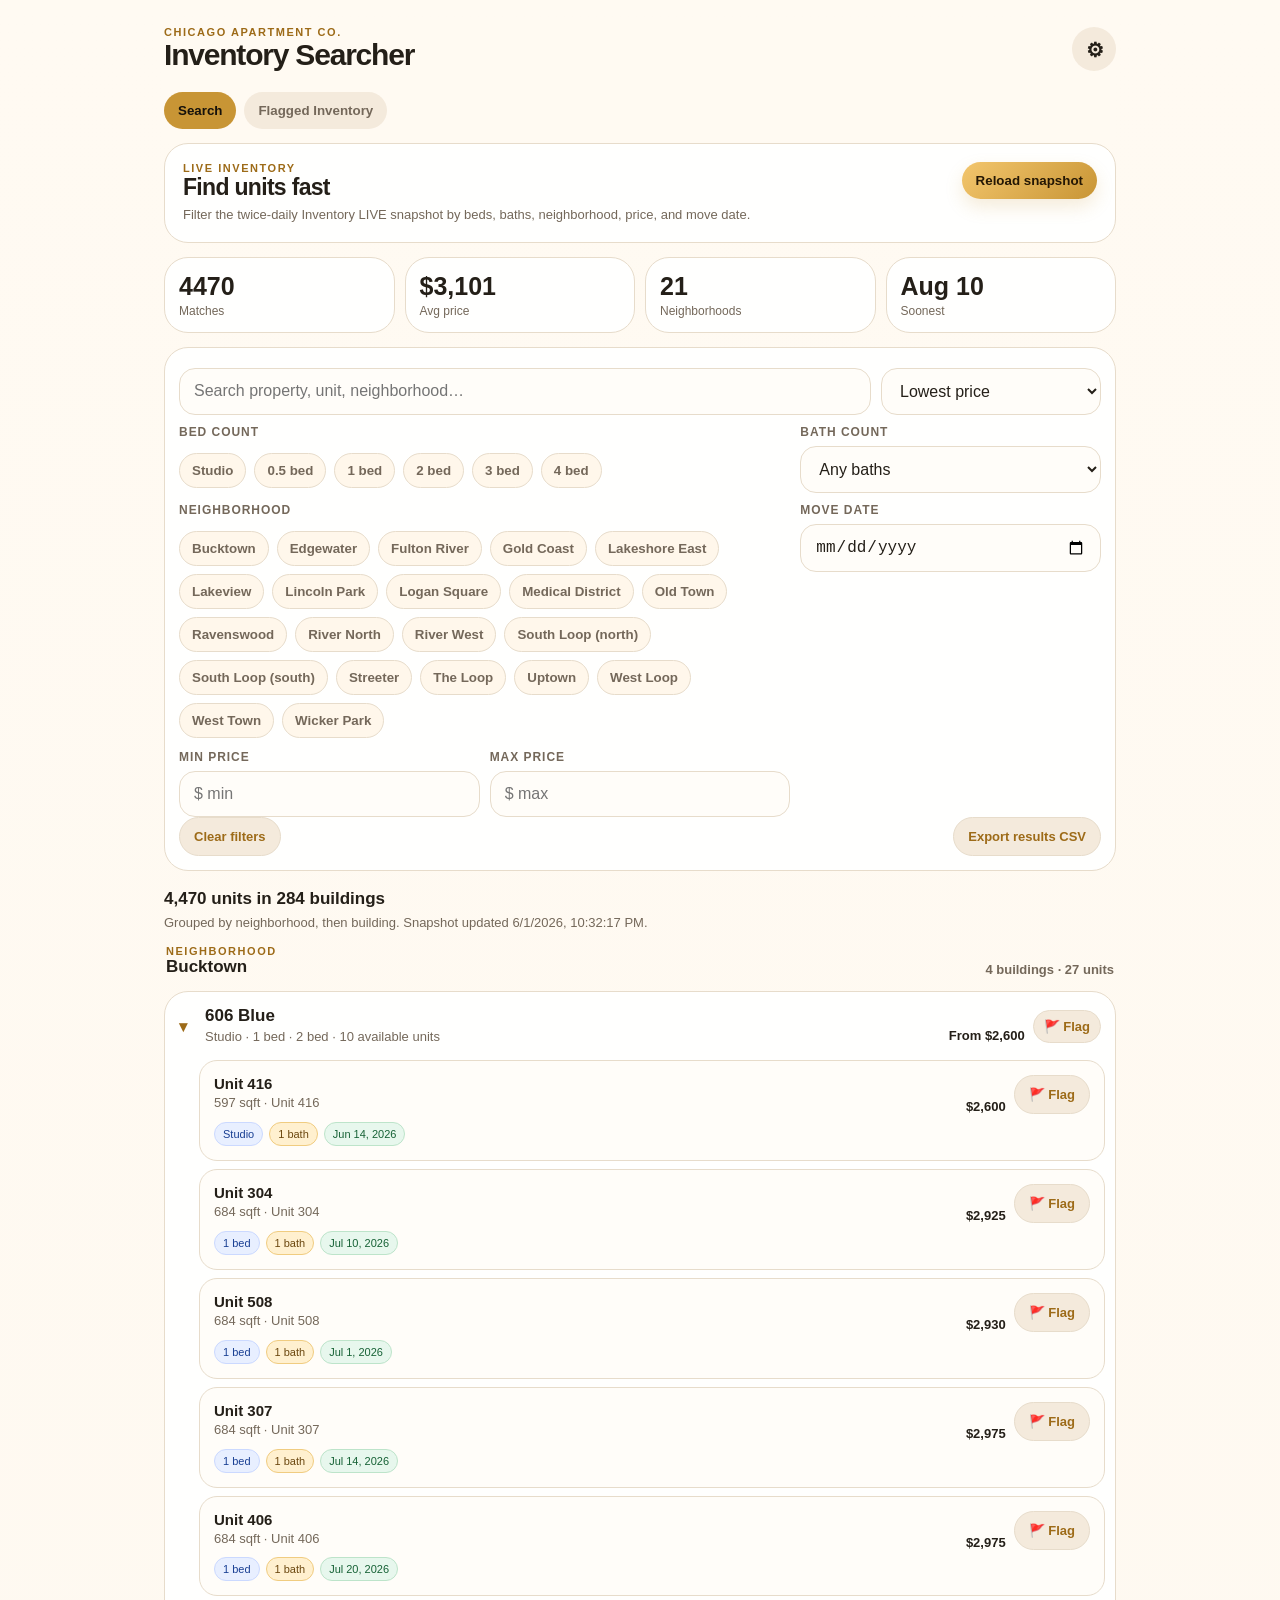
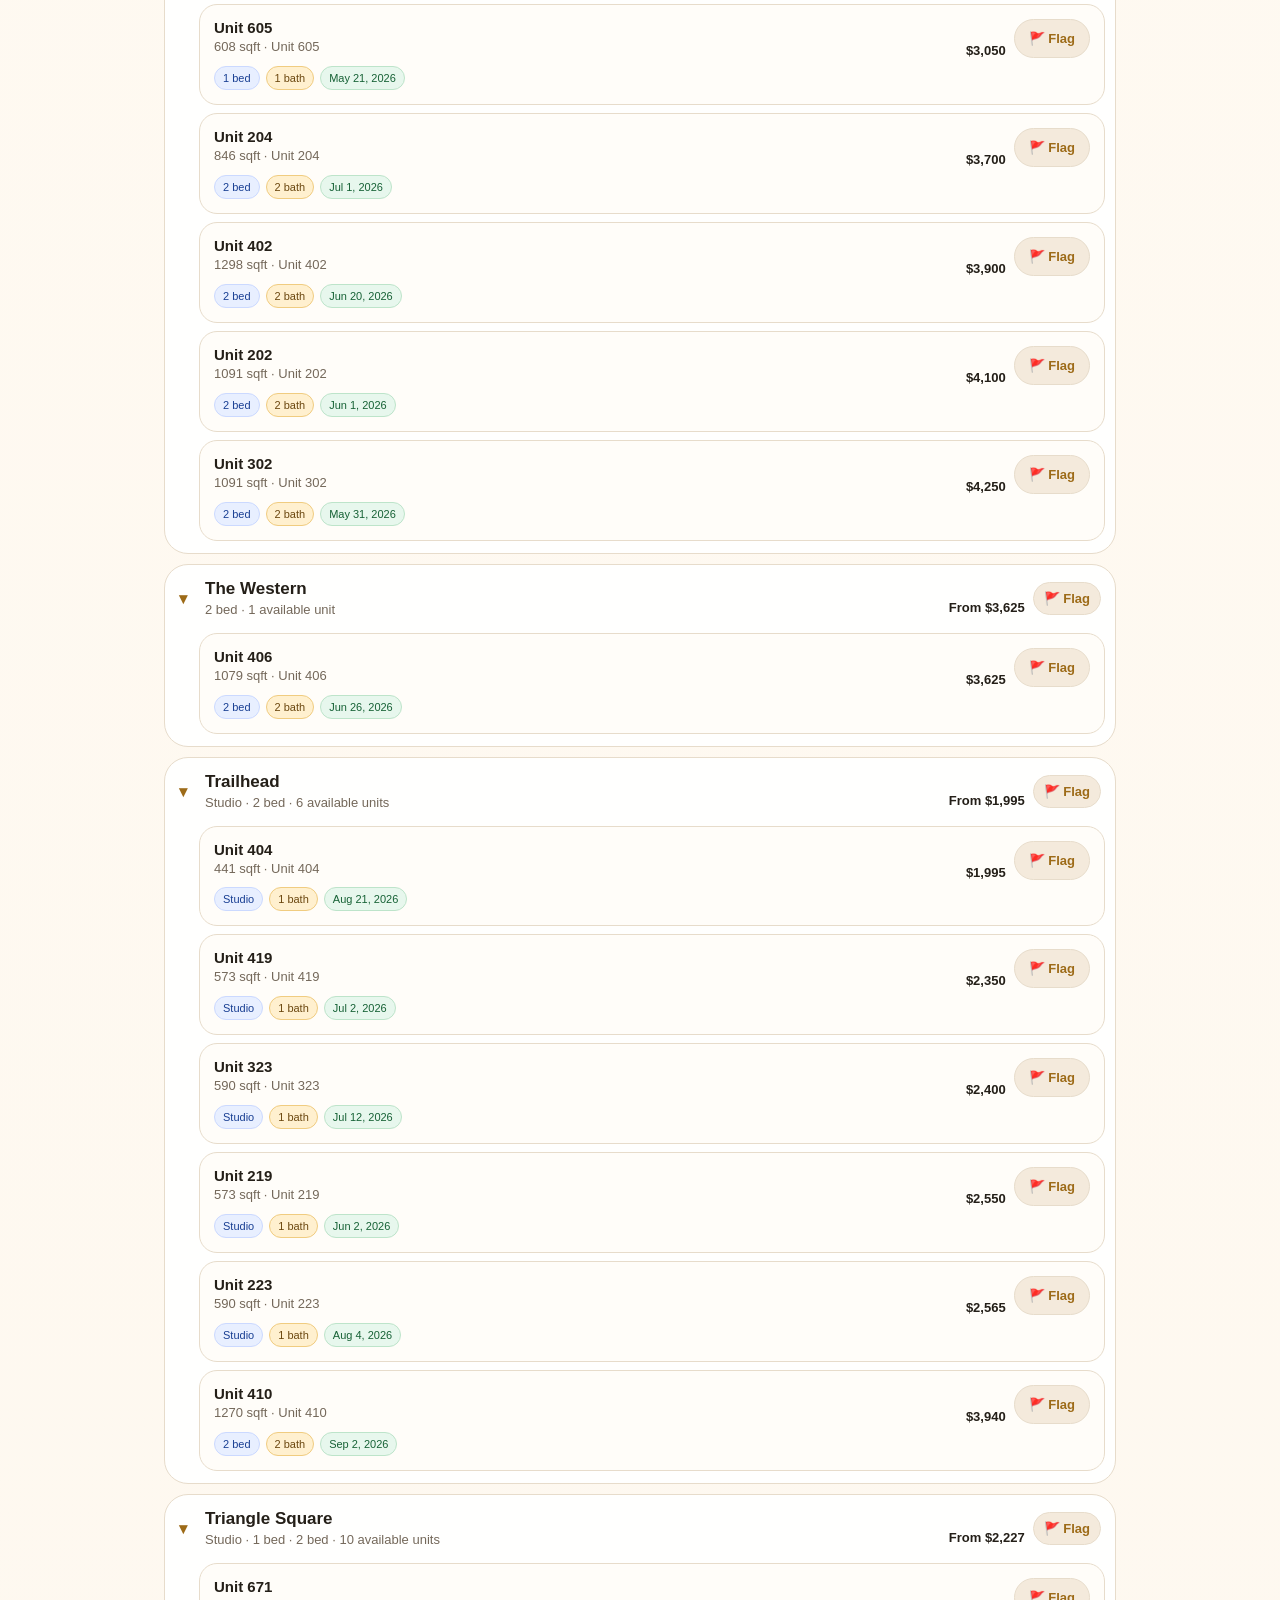
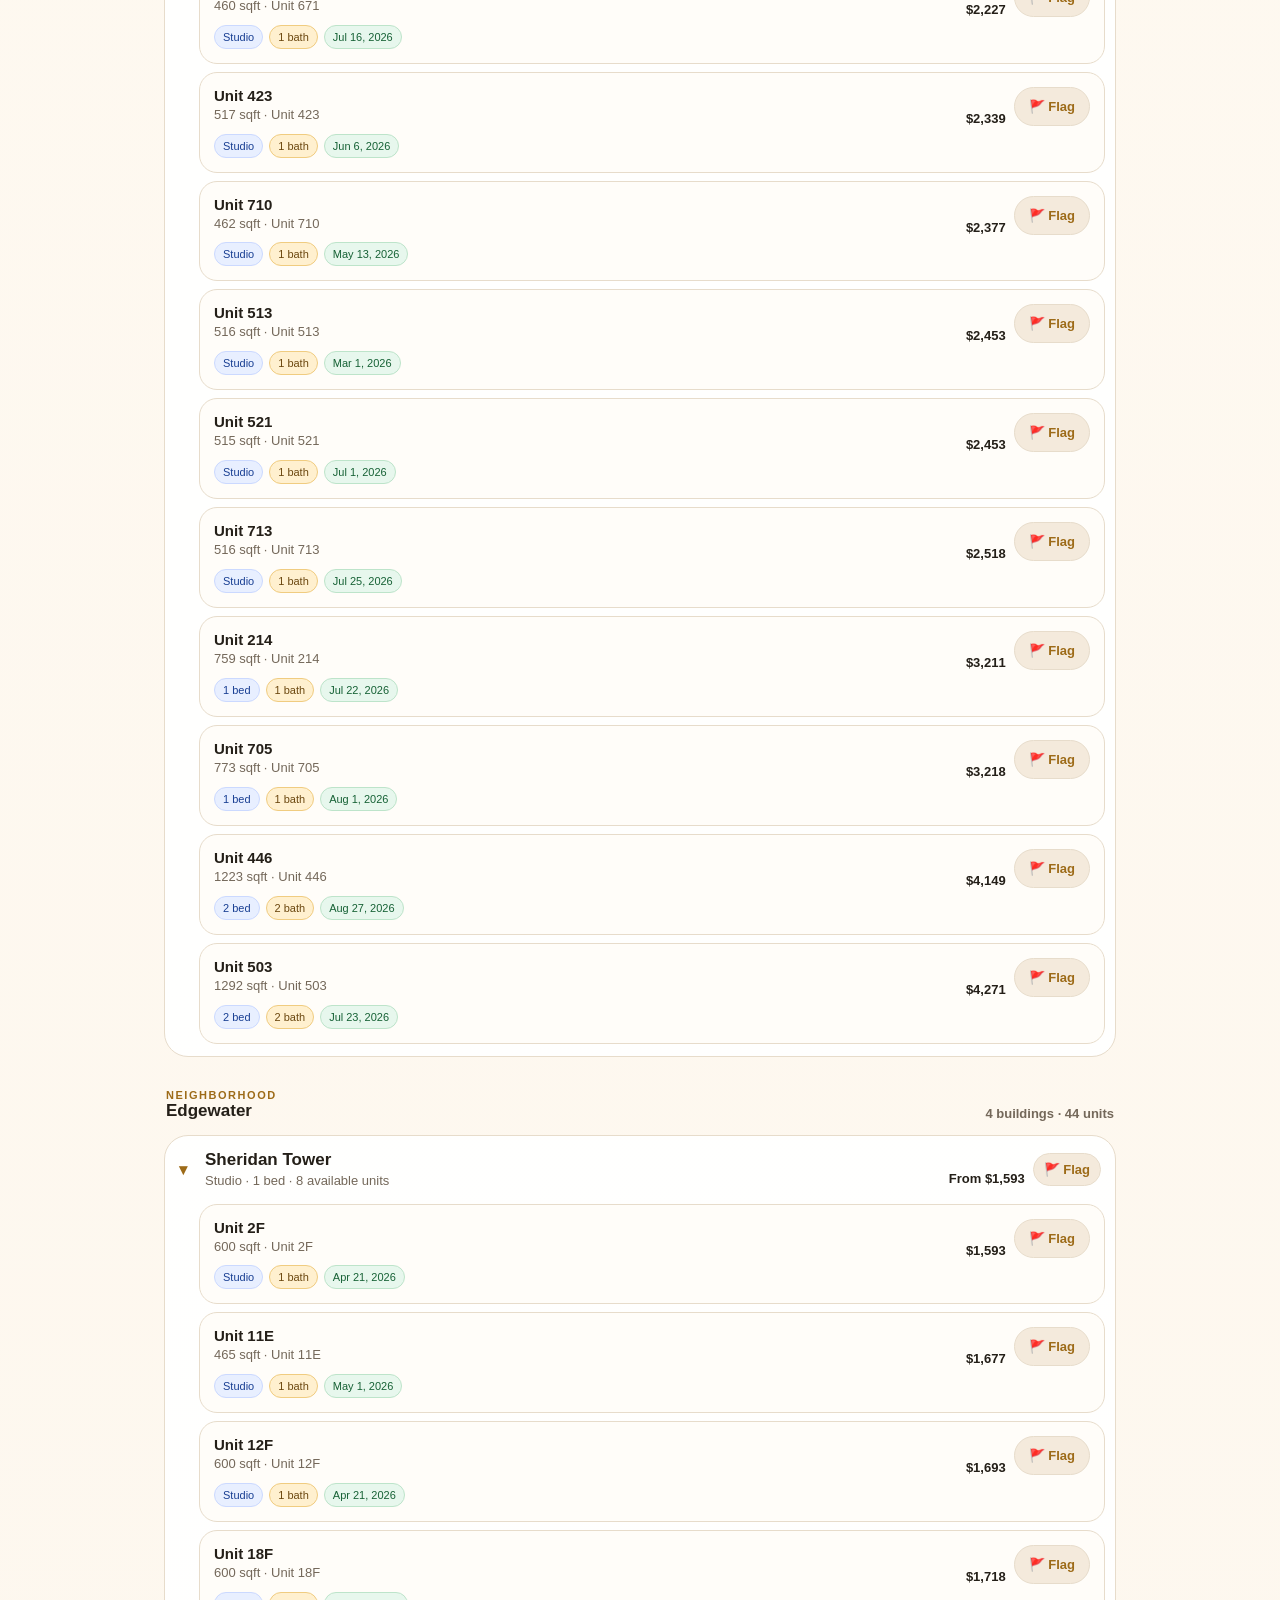
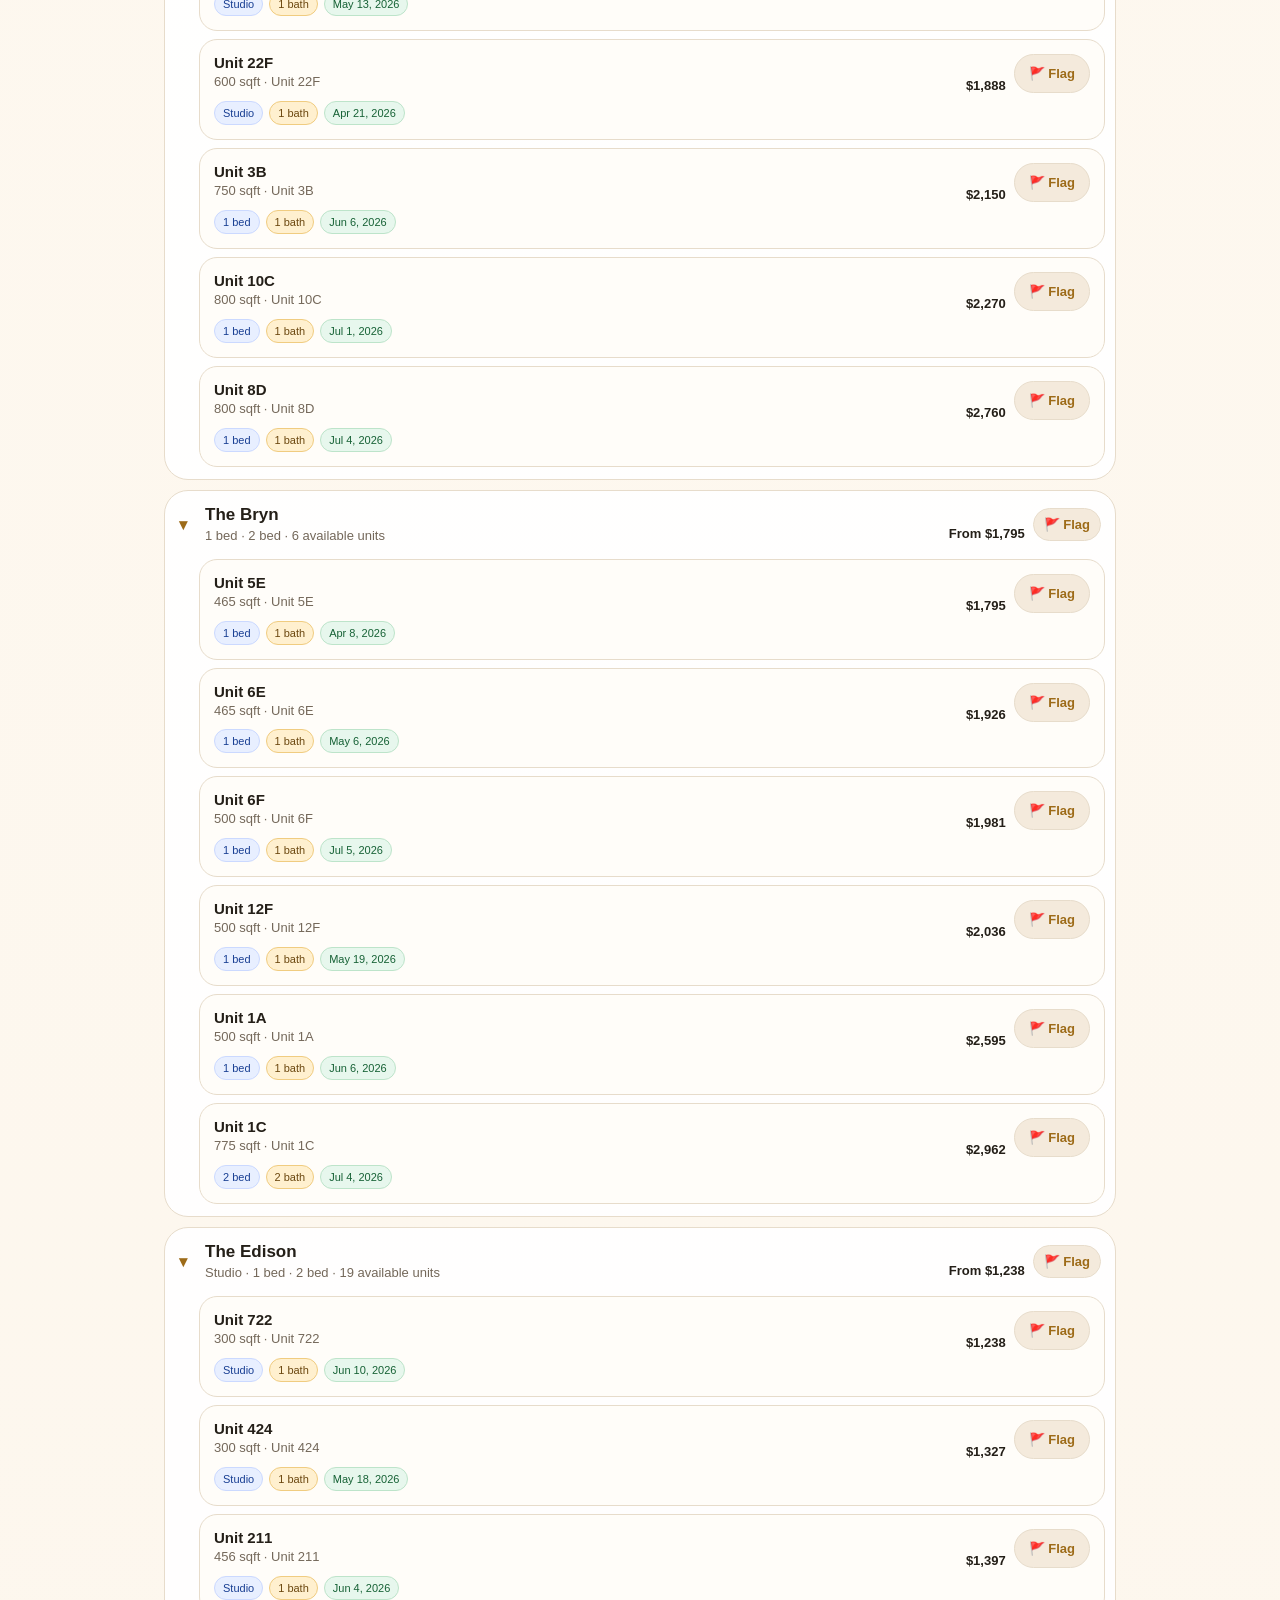
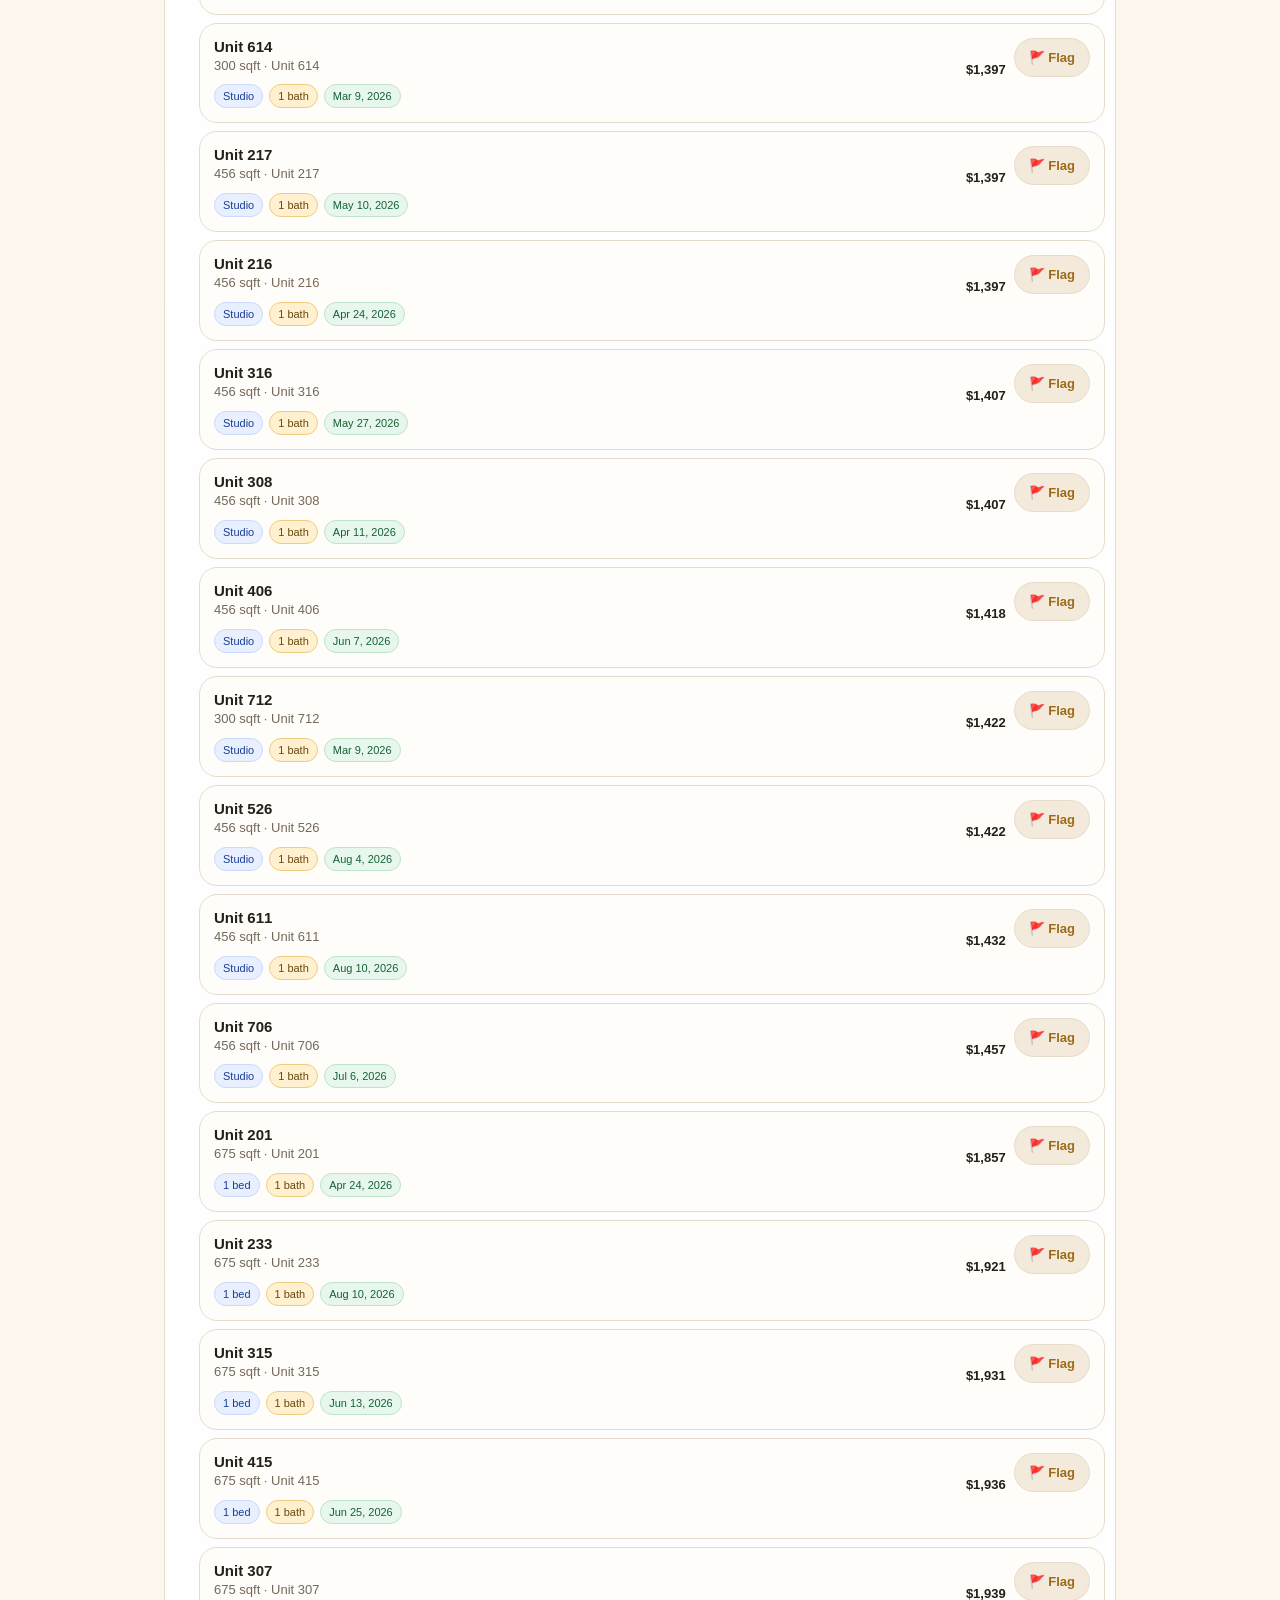
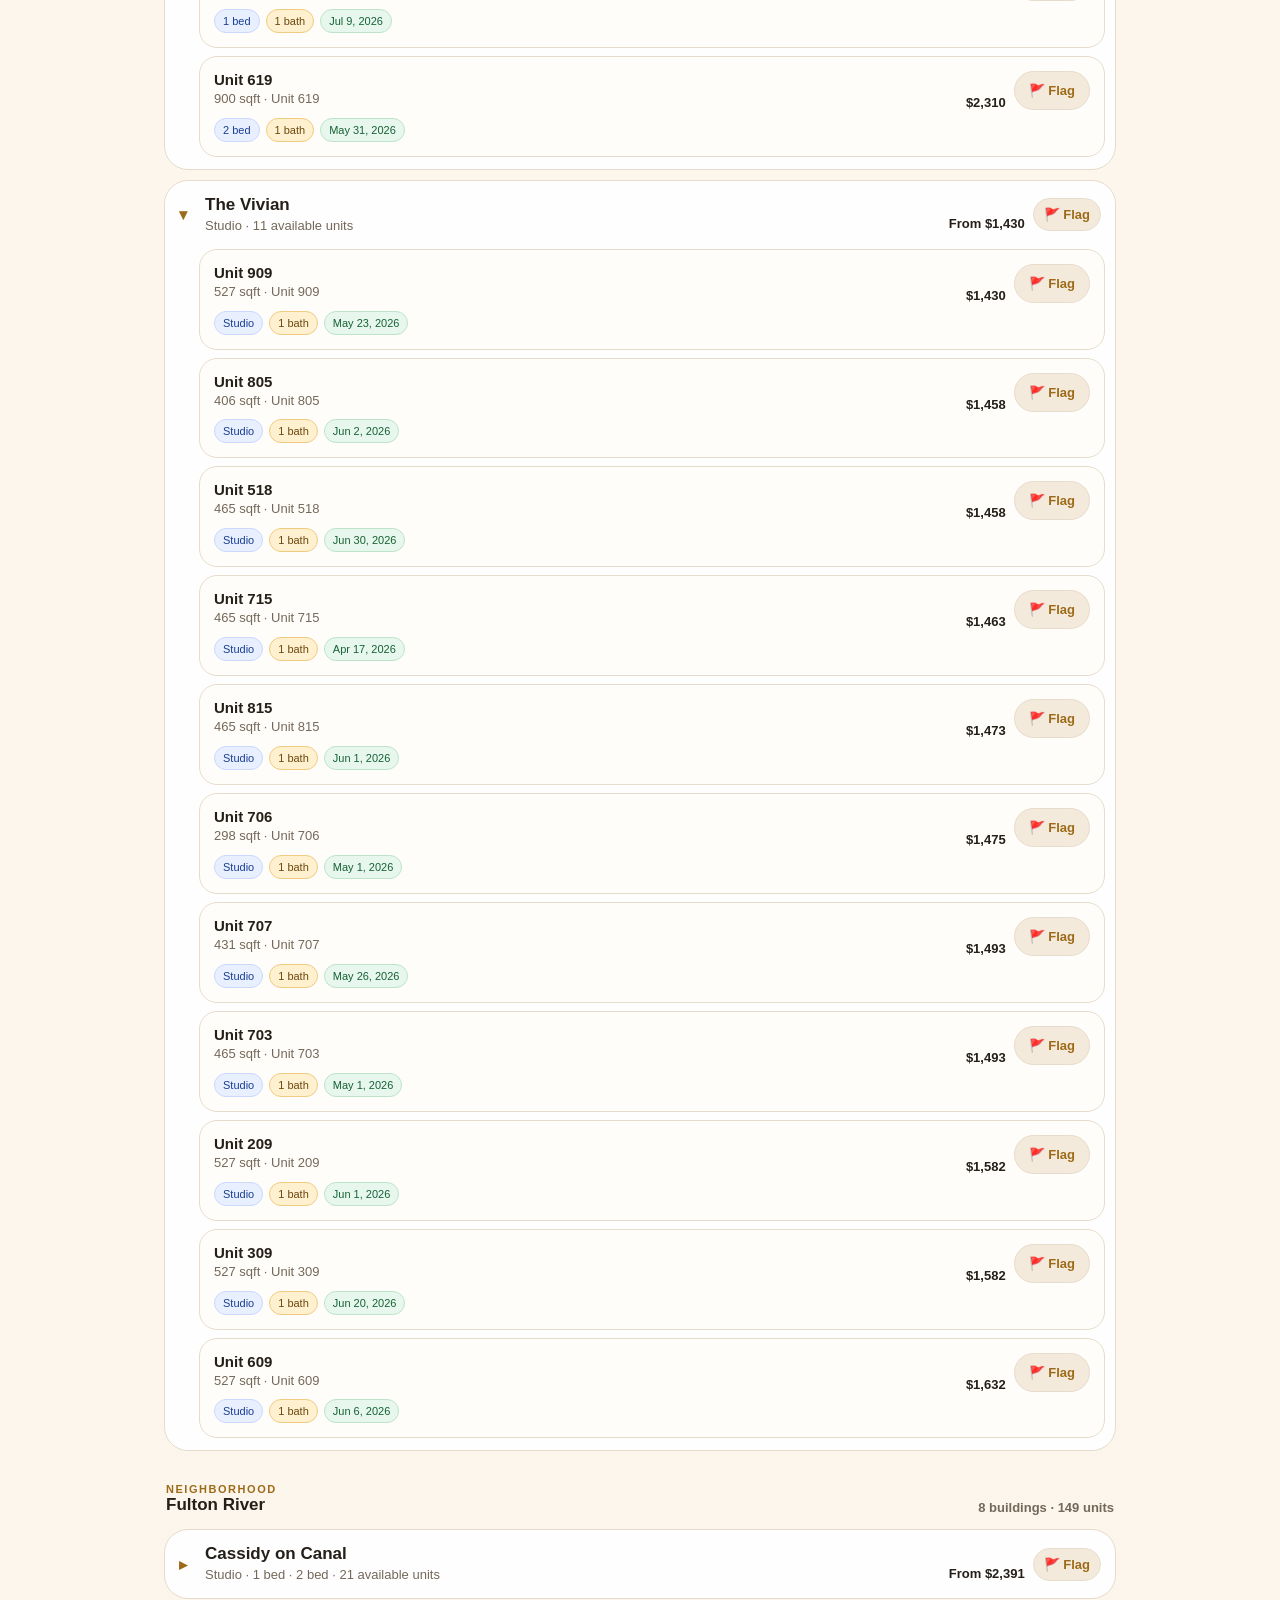
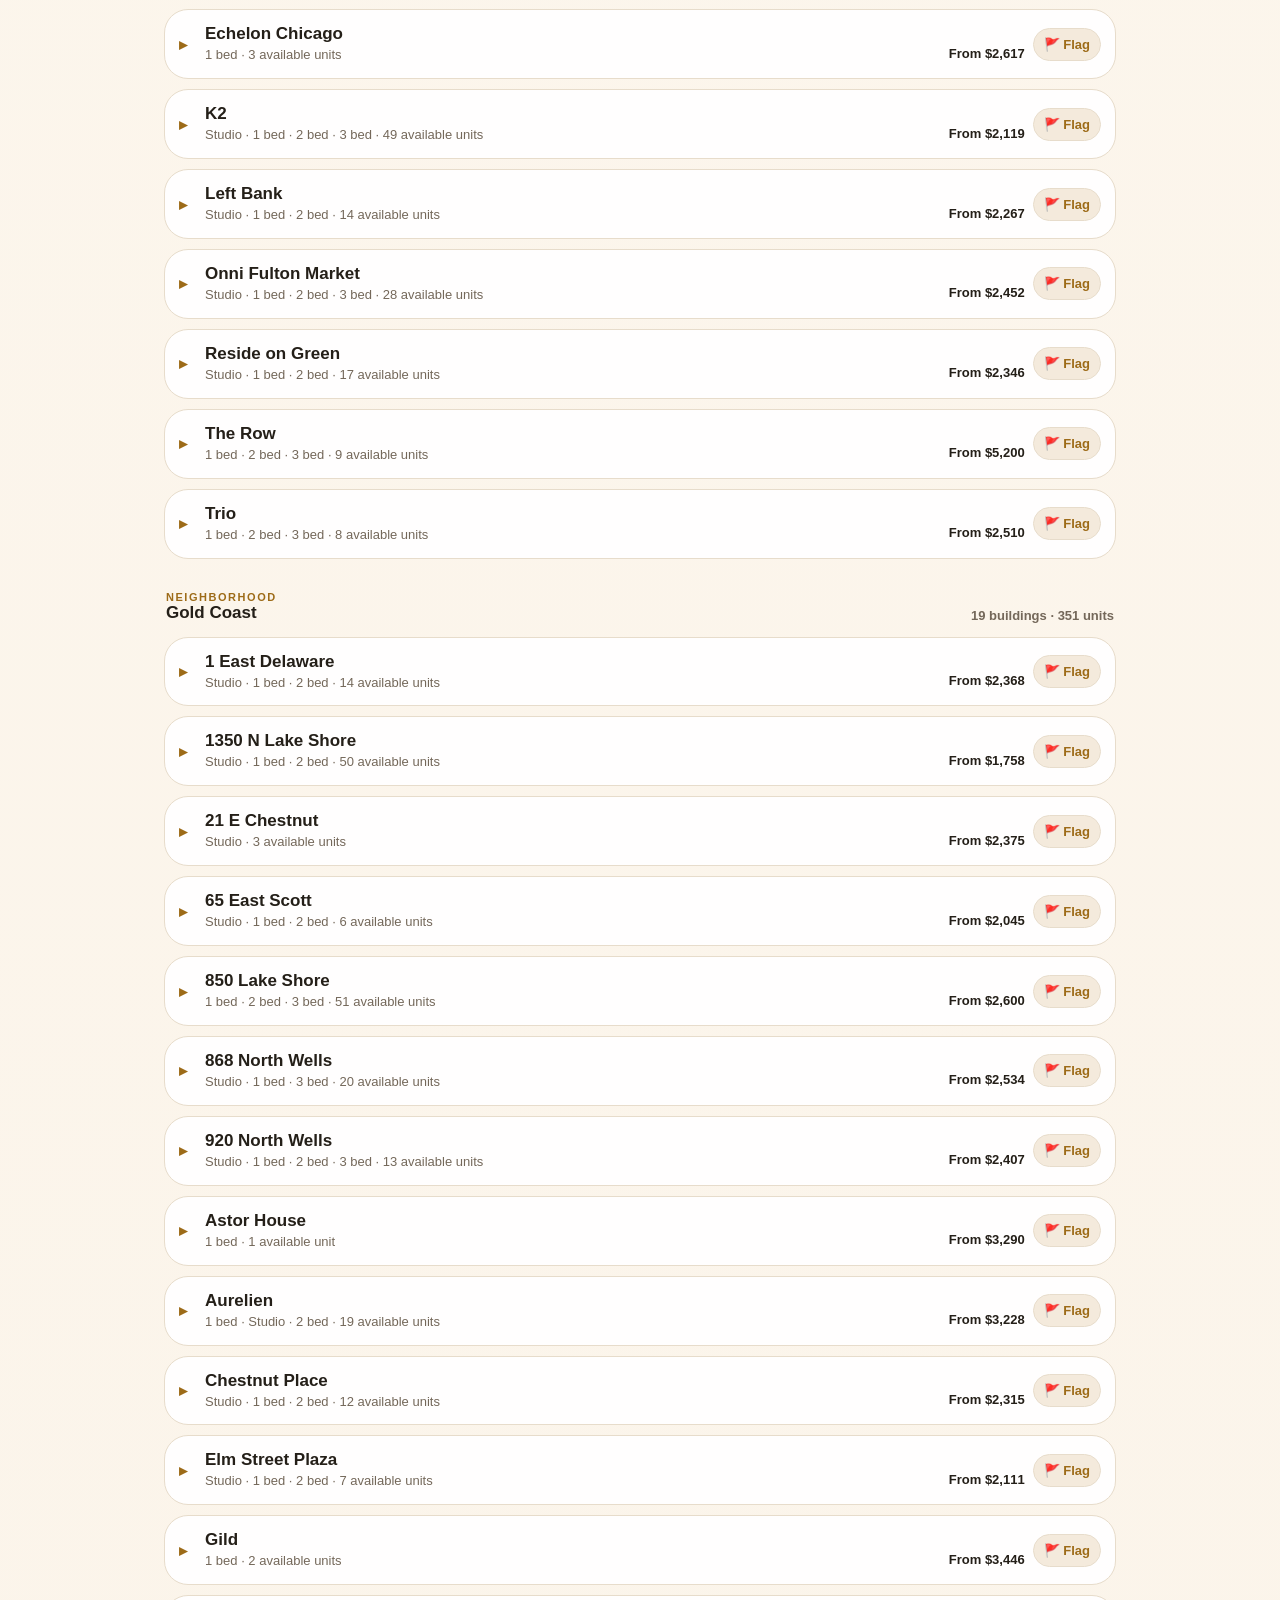
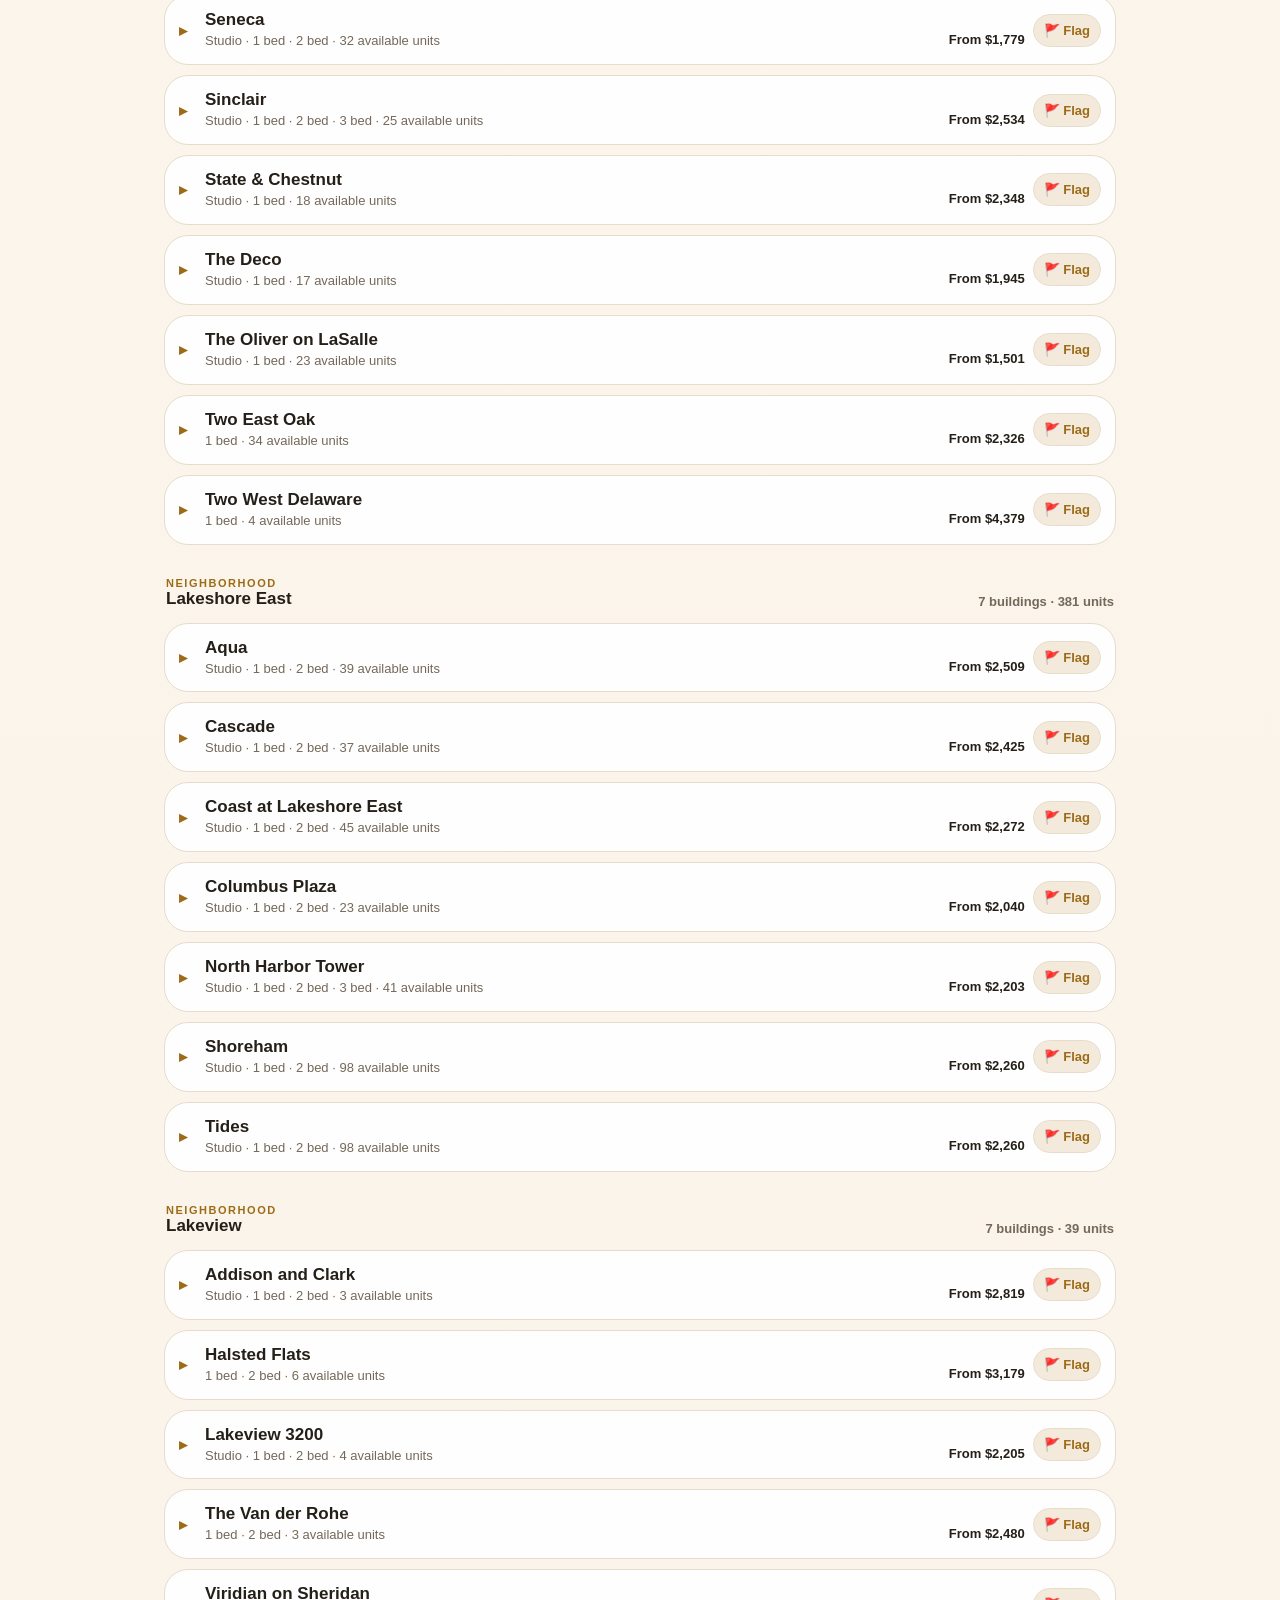
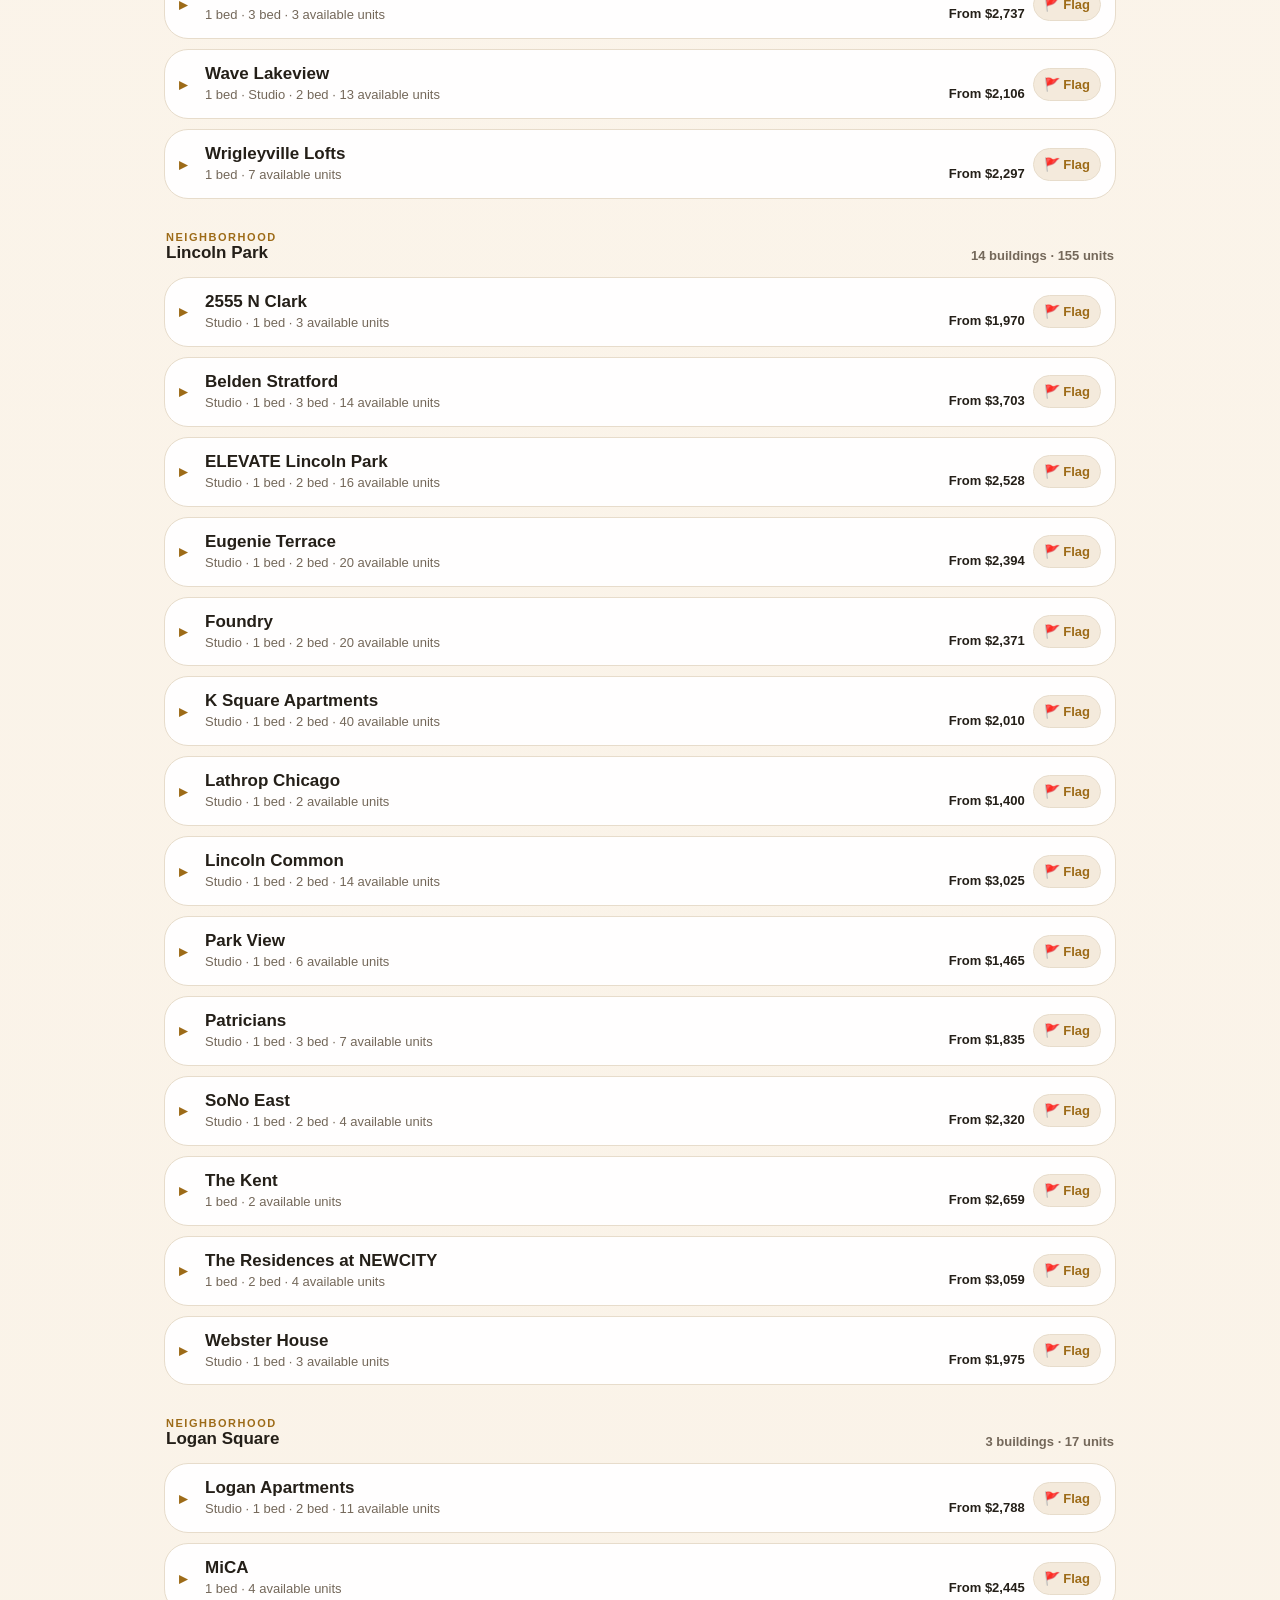
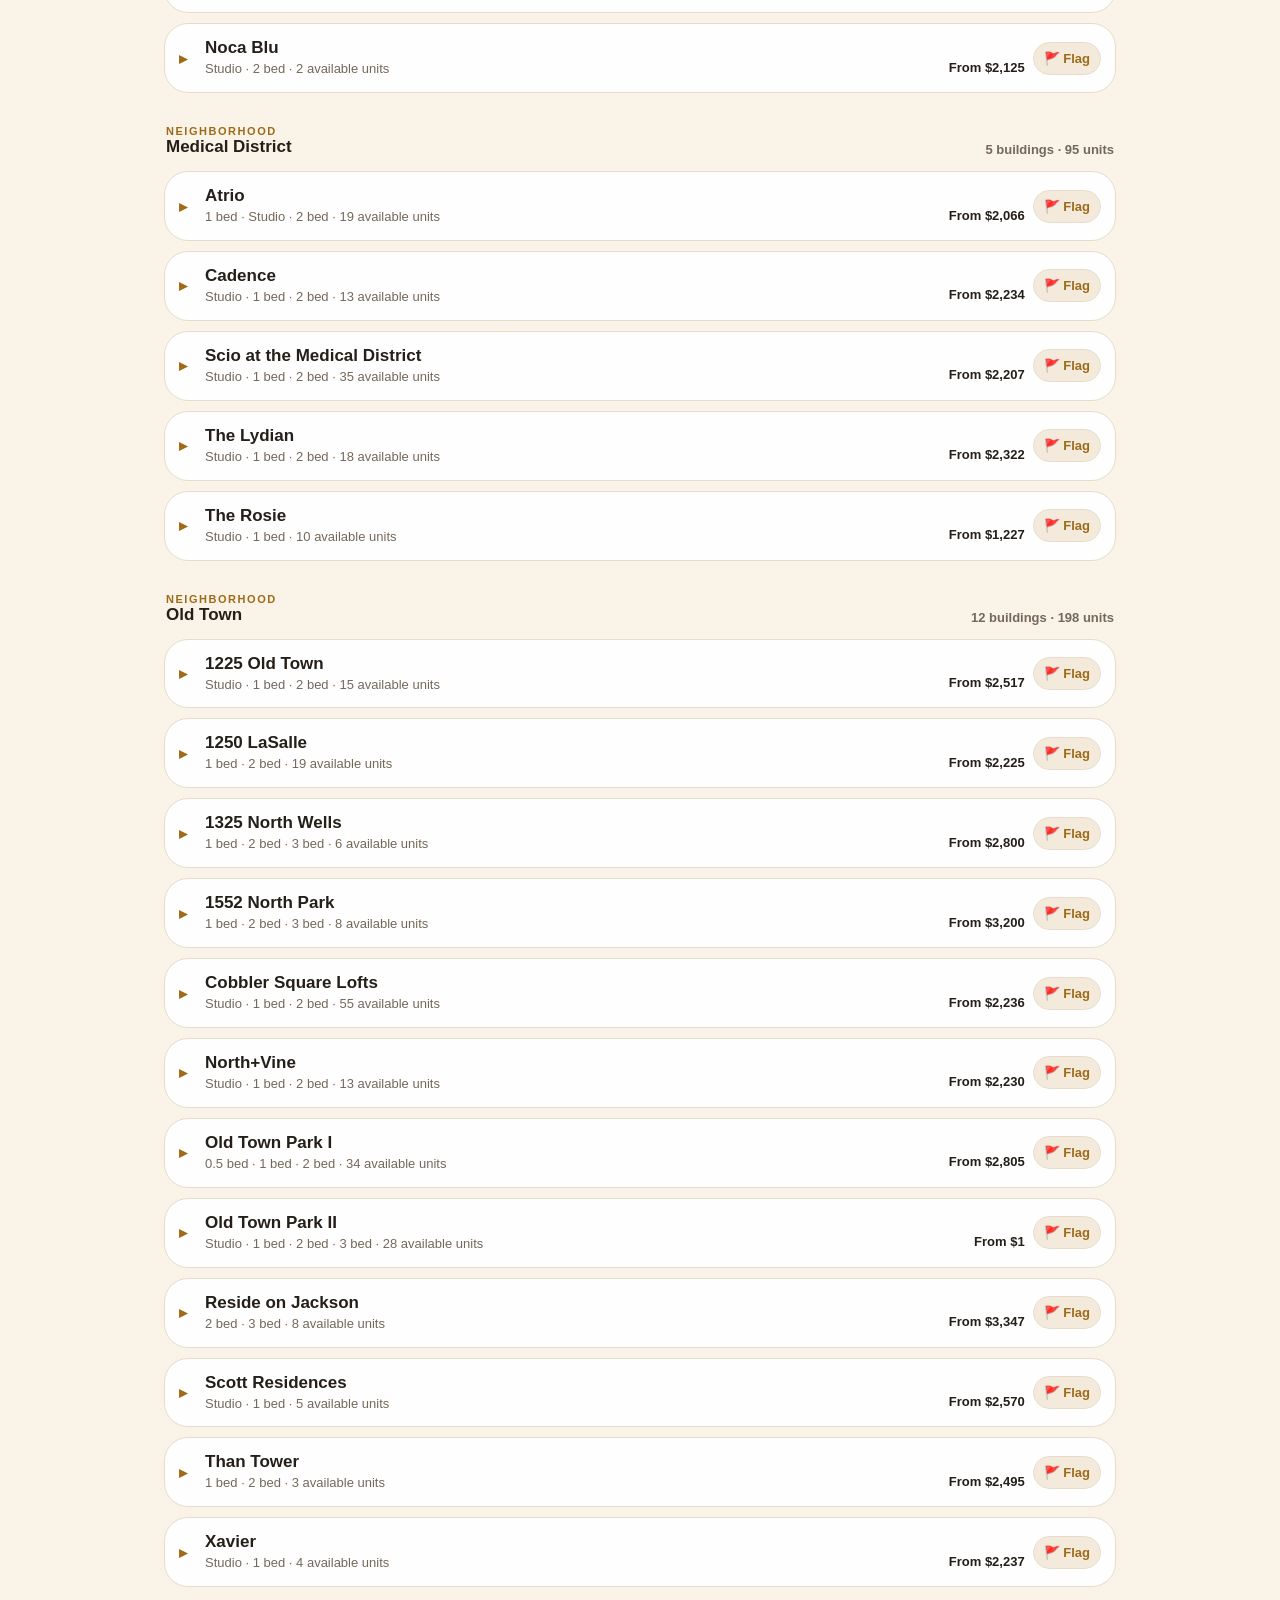
==== docs/index.html @ 24ac7070 "Avoid storing live inventory in browser storage" ====
<!DOCTYPE html>
<html lang="en">
<head>
  <meta charset="UTF-8" />
  <meta name="viewport" content="width=device-width, initial-scale=1.0, maximum-scale=1.0, user-scalable=no, viewport-fit=cover" />
  <meta name="theme-color" content="#fffaf2" />
  <meta name="apple-mobile-web-app-capable" content="yes" />
  <meta name="apple-mobile-web-app-title" content="Chicago Apartment Co. Inventory" />
  <title>Chicago Apartment Co. Inventory Searcher</title>
  <link rel="stylesheet" href="styles.css?v=live-inventory-cache-refresh-fallback" />
</head>
<body>
  <div class="app" id="app">
    <header class="topbar">
      <div>
        <div class="eyebrow">Chicago Apartment Co.</div>
        <h1>Inventory Searcher</h1>
      </div>
      <button class="icon-btn" id="settingsBtn" aria-label="Settings">⚙</button>
    </header>

    <nav class="tabs" role="tablist">
      <button class="tab active" data-tab="search">Search</button>
      <button class="tab" data-tab="flagged">Flagged Inventory <span id="flaggedTabCount"></span></button>
    </nav>

    <main>
      <section class="panel active" id="searchPanel">
        <div class="hero-card">
          <div>
            <div class="eyebrow">Live inventory</div>
            <h2 id="heroTitle">Find units fast</h2>
            <p id="heroSub">Filter the twice-daily Inventory LIVE snapshot by beds, baths, neighborhood, price, and move date.</p>
          </div>
          <button class="primary-btn" id="syncBtn">Reload snapshot</button>
        </div>

        <div class="stats-grid" id="statsGrid"></div>

        <div class="filter-card">
          <div class="toolbar inventory-toolbar">
            <input id="searchInput" class="search" placeholder="Search property, unit, neighborhood…" />
            <select id="sortSelect" class="select">
              <option value="priceAsc">Lowest price</option>
              <option value="dateAsc">Soonest move date</option>
              <option value="bedsDesc">Most beds</option>
              <option value="sqftDesc">Largest sqft</option>
            </select>
          </div>

          <div class="filter-grid">
            <label class="wide-filter">Bed count<div id="bedsFilter" class="multi-chip-row" aria-label="Bed count filters"></div></label>
            <label>Bath count<select id="bathsFilter"><option value="any">Any baths</option></select></label>
            <label class="wide-filter">Neighborhood<div id="neighborhoodFilter" class="multi-chip-row" aria-label="Neighborhood filters"></div></label>
            <label>Move date<input id="moveDateFilter" type="date" /></label>
            <label>Min price<input id="minPriceFilter" type="number" inputmode="numeric" placeholder="$ min" /></label>
            <label>Max price<input id="maxPriceFilter" type="number" inputmode="numeric" placeholder="$ max" /></label>
          </div>

          <div class="actions compact-actions filter-actions">
            <button class="small-btn" id="clearFiltersBtn">Clear filters</button>
            <button class="small-btn" id="exportCsvBtn">Export results CSV</button>
          </div>
        </div>

        <div class="section-head">
          <div>
            <h3 id="resultsTitle">Available units</h3>
            <p class="muted" id="resultsSub">Loading sample data until the sync endpoint is connected.</p>
          </div>
        </div>
        <div class="list" id="inventoryList"></div>
      </section>

      <section class="panel" id="flaggedPanel">
        <div class="hero-card">
          <div>
            <div class="eyebrow">Review list</div>
            <h2>Flagged inventory</h2>
            <p>Buildings and units you flagged, with your Flag Reason notes.</p>
          </div>
          <button class="small-btn" id="exportFlagsBtn">Export flags CSV</button>
        </div>
        <div class="list" id="flaggedList"></div>
      </section>
    </main>
  </div>

  <div class="drawer" id="unitDrawer" aria-hidden="true">
    <div class="drawer-card large">
      <button class="close" data-close="unitDrawer">×</button>
      <div id="unitDetail"></div>
    </div>
  </div>

  <div class="drawer" id="flagDrawer" aria-hidden="true">
    <div class="drawer-card">
      <button class="close" data-close="flagDrawer">×</button>
      <h2 id="flagFormTitle">Flag inventory</h2>
      <form id="flagForm" class="form">
        <input type="hidden" id="flagTargetType" />
        <input type="hidden" id="flagTargetId" />
        <label>Flag type<select id="flagScope"><option value="building">Flag building</option><option value="unit">Flag unit</option></select></label>
        <label>Flag Reason<textarea id="flagReason" required placeholder="Why are we flagging this? Bad pricing, odd availability, ask leasing, client note…"></textarea></label>
        <button class="primary-btn" type="submit">Save flag</button>
        <button class="danger-btn" type="button" id="removeFlagBtn">Remove flag</button>
      </form>
    </div>
  </div>

  <div class="drawer" id="settingsDrawer" aria-hidden="true">
    <div class="drawer-card">
      <button class="close" data-close="settingsDrawer">×</button>
      <h2>Settings</h2>
      <div class="settings-block">
        <label>Inventory data source<input id="endpointInput" placeholder="inventory-live.json" /></label>
        <p class="muted">Defaults to the shared Inventory LIVE snapshot published with this app.</p>
      </div>
      <div class="actions">
        <button class="primary-btn" id="saveEndpointBtn">Save endpoint</button>
        <button class="small-btn" id="loadSampleBtn">Load sample data</button>
      </div>
    </div>
  </div>

  <div class="toast" id="toast"></div>
  <script src="seed-data.js?v=storage-quota-fix"></script>
  <script src="app.js?v=storage-quota-fix"></script>
</body>
</html>
---- docs/styles.css ----
:root{--bg:#fffaf2;--card:#ffffff;--card2:#f4eadc;--ink:#241f18;--muted:#74685a;--gold:#c89535;--gold2:#9d6b18;--green:#2f9e5b;--red:#d75353;--line:#e7dccb;--blue:#4f7edc}*{box-sizing:border-box}body{margin:0;background:linear-gradient(180deg,#fffaf2,#f4eadc);color:var(--ink);font-family:-apple-system,BlinkMacSystemFont,"Segoe UI",sans-serif}.app{max-width:980px;margin:0 auto;min-height:100vh;padding:18px 14px 90px}.topbar{display:flex;align-items:center;justify-content:space-between;gap:12px;position:sticky;top:0;background:rgba(255,250,242,.92);backdrop-filter:blur(12px);z-index:10;padding:8px 0 12px}.eyebrow{text-transform:uppercase;letter-spacing:.14em;color:var(--gold2);font-size:11px;font-weight:800}h1,h2,h3,p{margin:0}h1{font-size:30px;letter-spacing:-.04em}h2{font-size:23px;letter-spacing:-.03em}h3{font-size:17px}.icon-btn,.small-btn,.primary-btn,.danger-btn,.tab,.chip{border:0;border-radius:999px;padding:11px 14px;font-weight:800;color:var(--ink);background:var(--card2)}.icon-btn{width:44px;height:44px;font-size:20px}.primary-btn{background:linear-gradient(135deg,#f3c66d,var(--gold));color:#241704;box-shadow:0 8px 18px rgba(200,149,53,.18)}.small-btn{font-size:13px;color:var(--gold2);border:1px solid var(--line)}.panel.active{display:block}.hero-card,.card,.drawer-card,.stat,.empty,.filter-card{background:rgba(255,255,255,.94);border:1px solid var(--line);border-radius:24px}.hero-card{padding:18px;display:flex;gap:14px;align-items:flex-start;justify-content:space-between;margin-bottom:14px}.hero-card p,.muted{color:var(--muted);font-size:13px;line-height:1.35;margin-top:5px}.stats-grid{display:grid;grid-template-columns:repeat(2,1fr);gap:10px;margin:12px 0 14px}.stat{padding:14px}.stat b{font-size:25px}.stat span{display:block;color:var(--muted);font-size:12px;margin-top:3px}.section-head{display:flex;align-items:center;justify-content:space-between;gap:12px;margin:18px 0 10px}.toolbar{display:grid;grid-template-columns:1fr;gap:10px;margin:6px 0 10px}.search,.select,input,textarea,select{width:100%;border:1px solid var(--line);background:#fffdf9;color:var(--ink);border-radius:16px;padding:13px 14px;font-size:16px}.filter-card{padding:14px}.filter-grid{display:grid;grid-template-columns:1fr;gap:10px}.filter-grid label,.settings-block label{display:block;color:var(--muted);font-size:12px;font-weight:800;text-transform:uppercase;letter-spacing:.08em}.filter-grid input,.filter-grid select,.settings-block input{margin-top:7px}.filter-actions{justify-content:space-between;margin-top:12px}.multi-chip-row{display:flex;gap:8px;overflow-x:auto;flex-wrap:nowrap;padding:7px 0 2px;margin-top:7px}.multi-chip{border:1px solid var(--line);border-radius:999px;background:#fff7eb;color:var(--muted);padding:9px 12px;font-weight:900;white-space:nowrap}.multi-chip.active{background:var(--gold);color:#15100a;border-color:var(--gold)}.wide-filter{min-width:0}.neighborhood-group{display:grid;gap:10px;margin-bottom:18px}.neighborhood-head{display:flex;align-items:end;justify-content:space-between;gap:12px;padding:4px 2px}.neighborhood-head span{color:var(--muted);font-size:13px;font-weight:800;text-align:right}.building-list{display:grid;gap:10px}.building-group{background:rgba(255,255,255,.94);border:1px solid var(--line);border-radius:24px;overflow:hidden}.building-group summary{list-style:none;cursor:pointer;padding:14px;display:grid;grid-template-columns:1fr auto;gap:10px;align-items:center}.building-group summary::-webkit-details-marker{display:none}.building-group summary:before{content:"▸";font-weight:900;color:var(--gold2);margin-right:8px}.building-group[open] summary:before{content:"▾"}.building-group summary{grid-template-columns:auto 1fr auto}.building-units{display:grid;gap:8px;padding:0 10px 12px 34px}.unit-card{border-radius:18px;background:#fffdf9}.unit-card .card-title{font-size:15px}.tabs{display:flex;gap:8px;overflow-x:auto;padding:8px 0 14px;position:sticky;top:64px;background:rgba(255,250,242,.9);backdrop-filter:blur(12px);z-index:9}.tab{white-space:nowrap;color:var(--muted)}.tab.active{background:var(--gold);color:#15110b}.panel{display:none}.panel.active{display:block}.danger-btn{background:#ffe3e3;color:#9d2626}.form{display:grid;gap:12px;margin-top:12px}.form label{display:block;color:var(--muted);font-size:12px;font-weight:800;text-transform:uppercase;letter-spacing:.08em}.form input,.form select,.form textarea{margin-top:7px}.flag-btn.active{background:#ffe7e7;color:#8f2222;border-color:#ffc7c7}.unit-actions,.building-summary-actions{display:flex;align-items:flex-end;justify-content:flex-end;gap:8px;flex-wrap:wrap}.unit-card.flagged,.flagged-card{border-color:#ffc7c7;background:#fffafa}.flag-reason{margin-top:10px;background:#fff7eb;border:1px solid var(--line);border-radius:14px;padding:10px;color:var(--ink);font-size:13px;line-height:1.35}.building-summary-actions .flag-btn{padding:8px 10px}.list{display:grid;gap:10px}.card{padding:14px;display:grid;grid-template-columns:1fr auto;gap:10px;align-items:start}.card:active{transform:scale(.99)}.card-title{font-weight:900;font-size:17px}.card-sub{color:var(--muted);font-size:13px;margin-top:3px;line-height:1.3}.badges{display:flex;flex-wrap:wrap;gap:6px;margin-top:10px}.badge{font-size:11px;border:1px solid var(--line);border-radius:999px;padding:5px 8px;color:var(--muted);background:#fff7eb}.badge.gold{color:#6b470f;background:#fff0cf;border-color:#f0cc80}.badge.green{color:#176236;background:#e7f7ed;border-color:#bde4ca}.badge.red{color:#8f2222;background:#ffe7e7;border-color:#ffc7c7}.badge.blue{color:#193f93;background:#e8efff;border-color:#cbd9ff}.price-pill{text-align:right;font-size:13px;font-weight:900;white-space:nowrap}.drawer{position:fixed;inset:0;background:rgba(36,31,24,.34);display:none;z-index:50;align-items:flex-end}.drawer.open{display:flex}.drawer-card{width:100%;max-width:760px;margin:0 auto;max-height:92vh;overflow:auto;padding:20px;border-radius:26px 26px 0 0;position:relative}.drawer-card.large{max-width:900px}.close{position:absolute;right:14px;top:12px;border:0;background:#fff7eb;color:var(--ink);font-size:26px;border-radius:50%;width:42px;height:42px}.detail-grid{display:grid;gap:10px;margin-top:14px}.detail-row{background:#fff7eb;border:1px solid var(--line);border-radius:16px;padding:12px}.detail-row label{display:block;color:var(--muted);font-size:12px;font-weight:800;text-transform:uppercase;letter-spacing:.08em;margin-bottom:7px}.actions{display:flex;flex-wrap:wrap;gap:8px;margin-top:14px}.settings-block{padding:14px 0;border-bottom:1px solid var(--line)}.toast{position:fixed;left:50%;bottom:22px;transform:translateX(-50%) translateY(20px);opacity:0;background:var(--gold);color:#15100a;padding:12px 16px;border-radius:999px;font-weight:900;z-index:80;transition:.2s}.toast.show{opacity:1;transform:translateX(-50%) translateY(0)}.empty{padding:20px;color:var(--muted);text-align:center}.link{color:var(--gold2);word-break:break-word}.compact-actions{margin-top:0}.unit-meta{display:flex;gap:8px;flex-wrap:wrap;margin-top:8px}@media(min-width:760px){.toolbar{grid-template-columns:1fr 220px}.stats-grid{grid-template-columns:repeat(4,1fr)}.filter-grid{grid-template-columns:repeat(3,1fr)}.wide-filter{grid-column:span 2}.multi-chip-row{flex-wrap:wrap;overflow-x:visible}.drawer{align-items:center}.drawer-card{border-radius:26px}.app{padding-bottom:40px}}
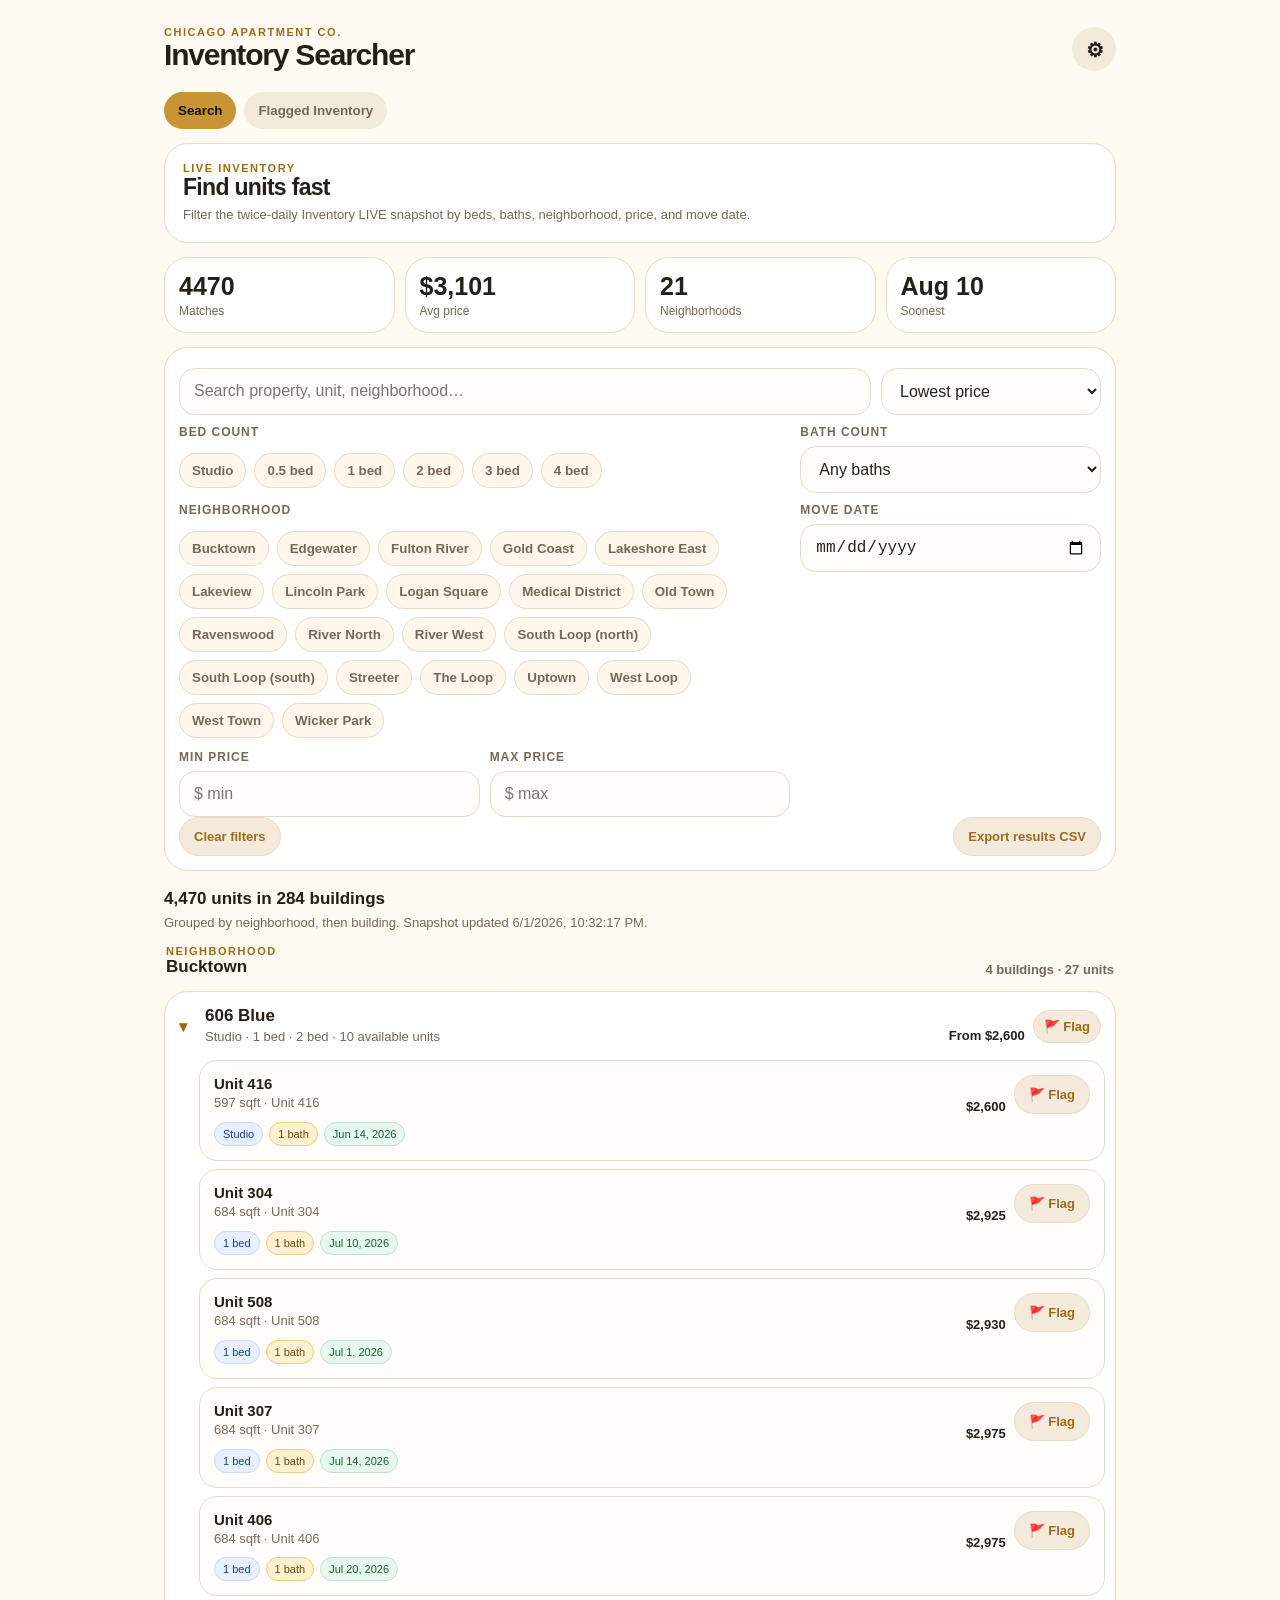
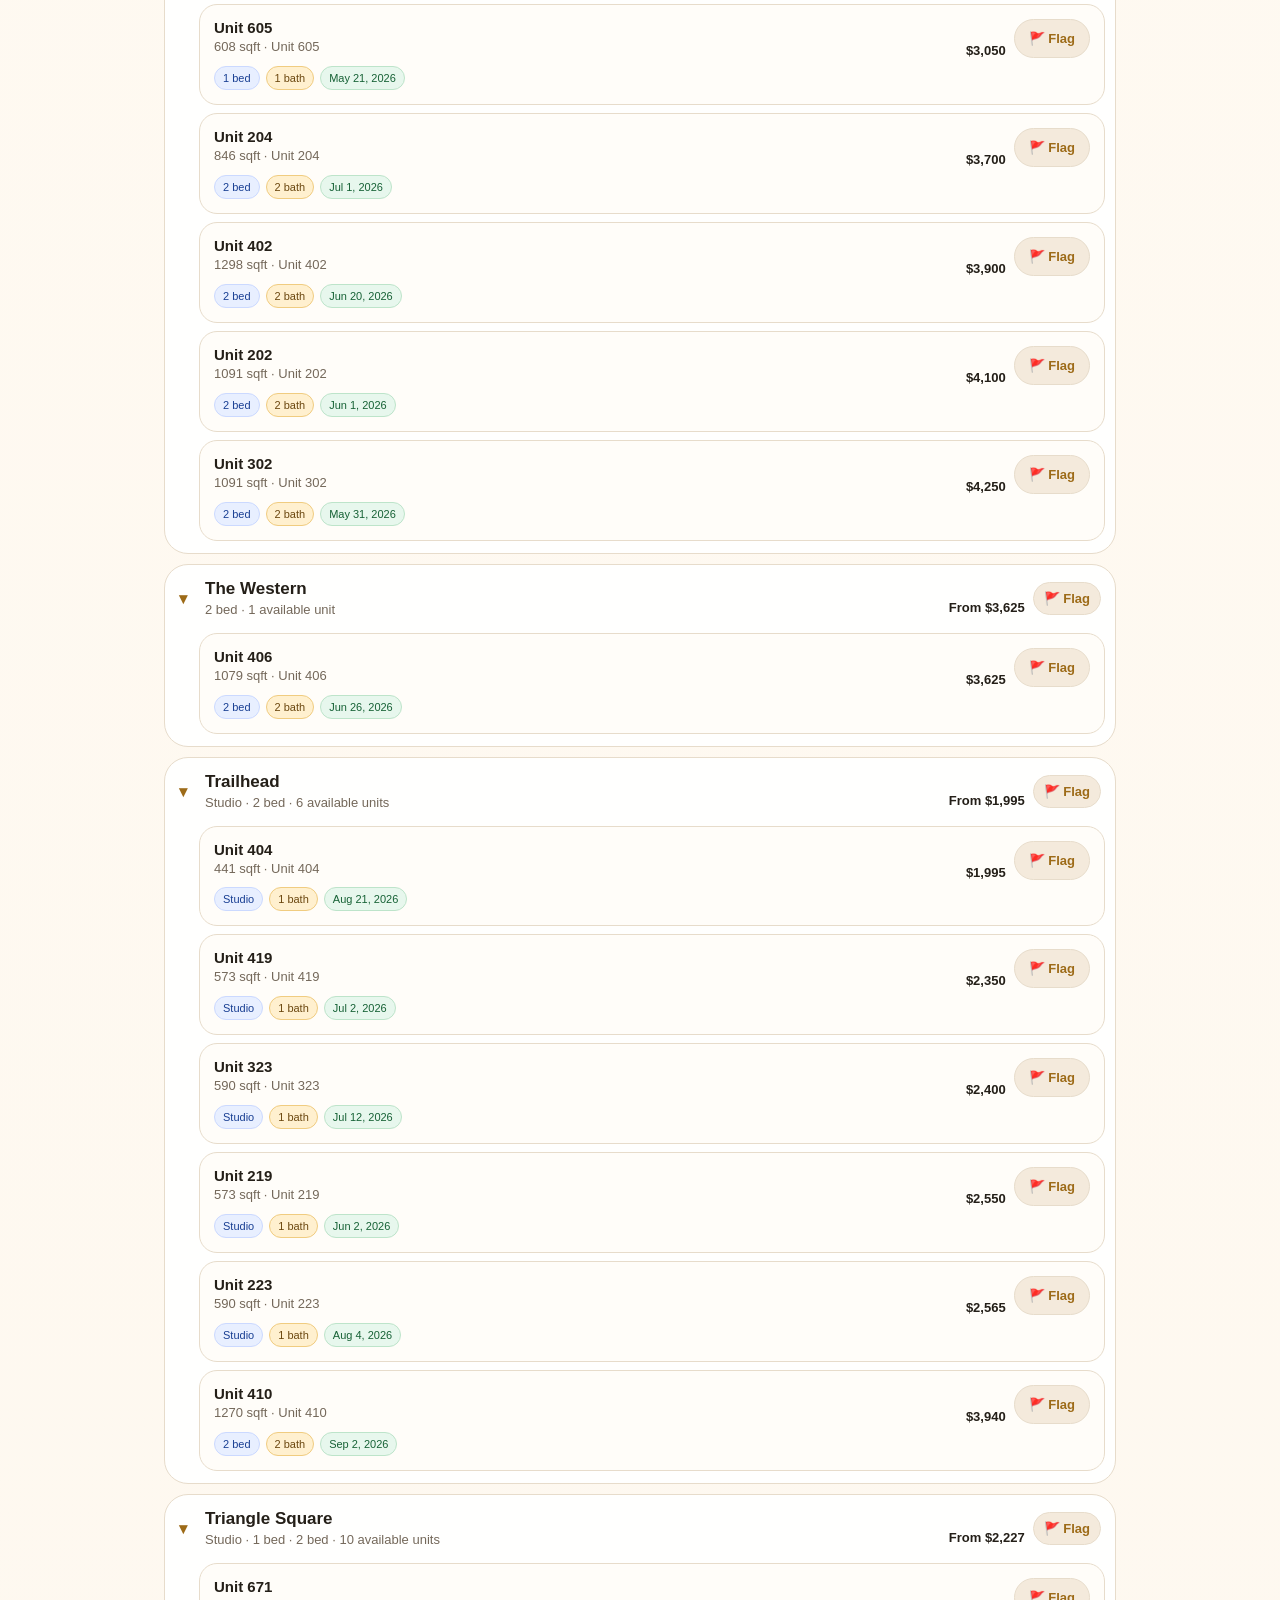
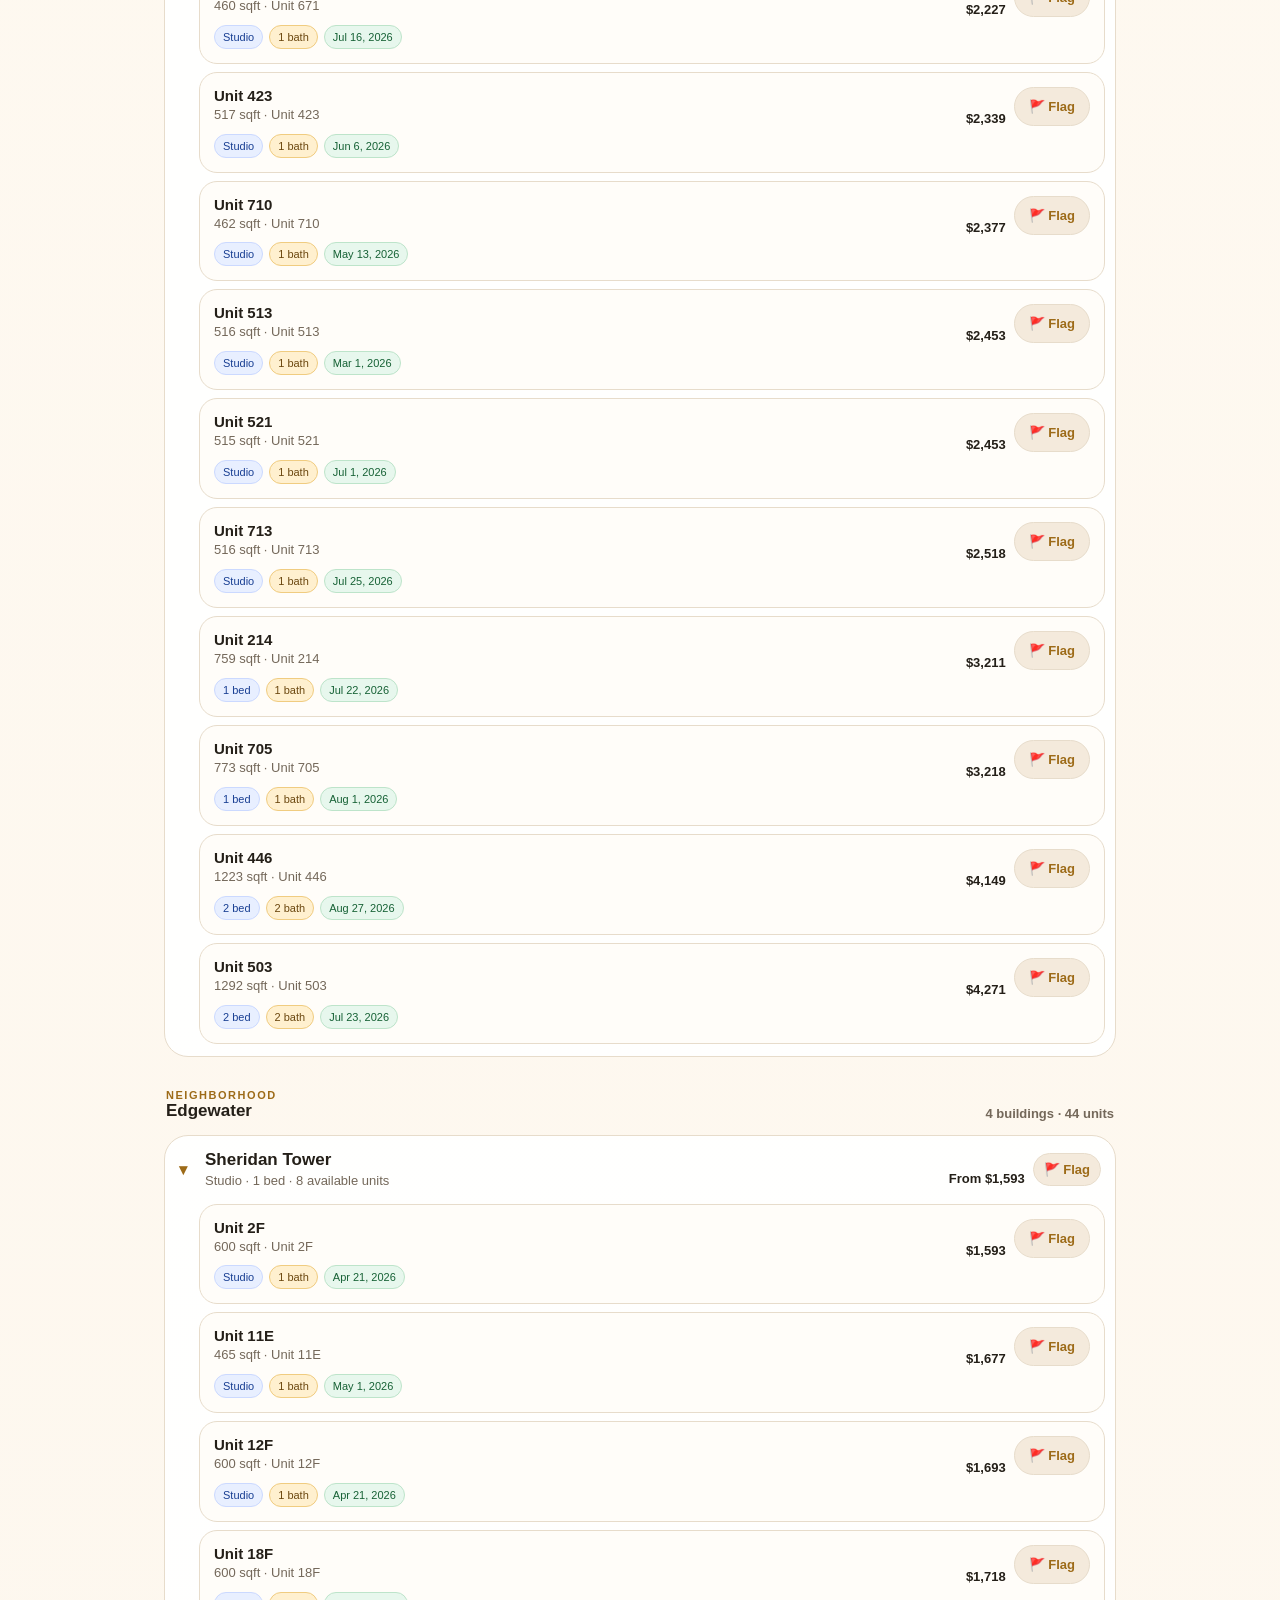
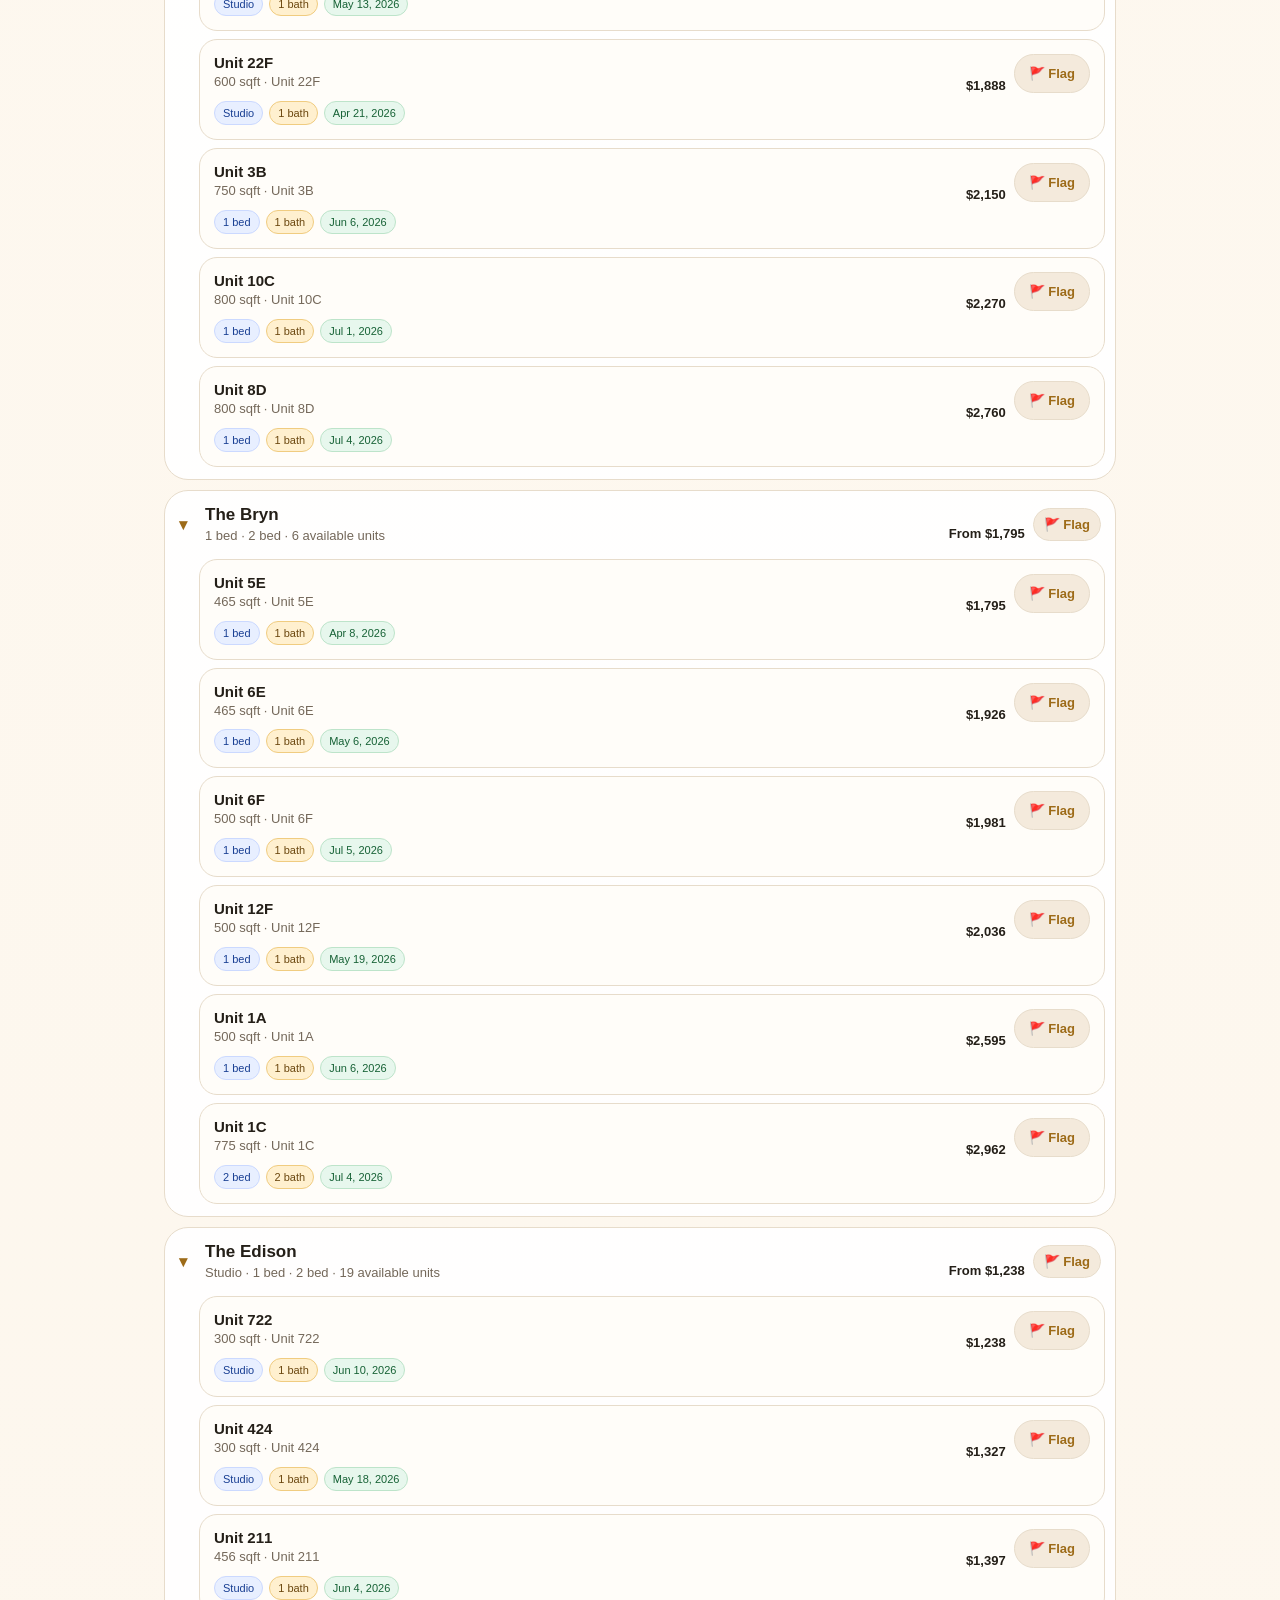
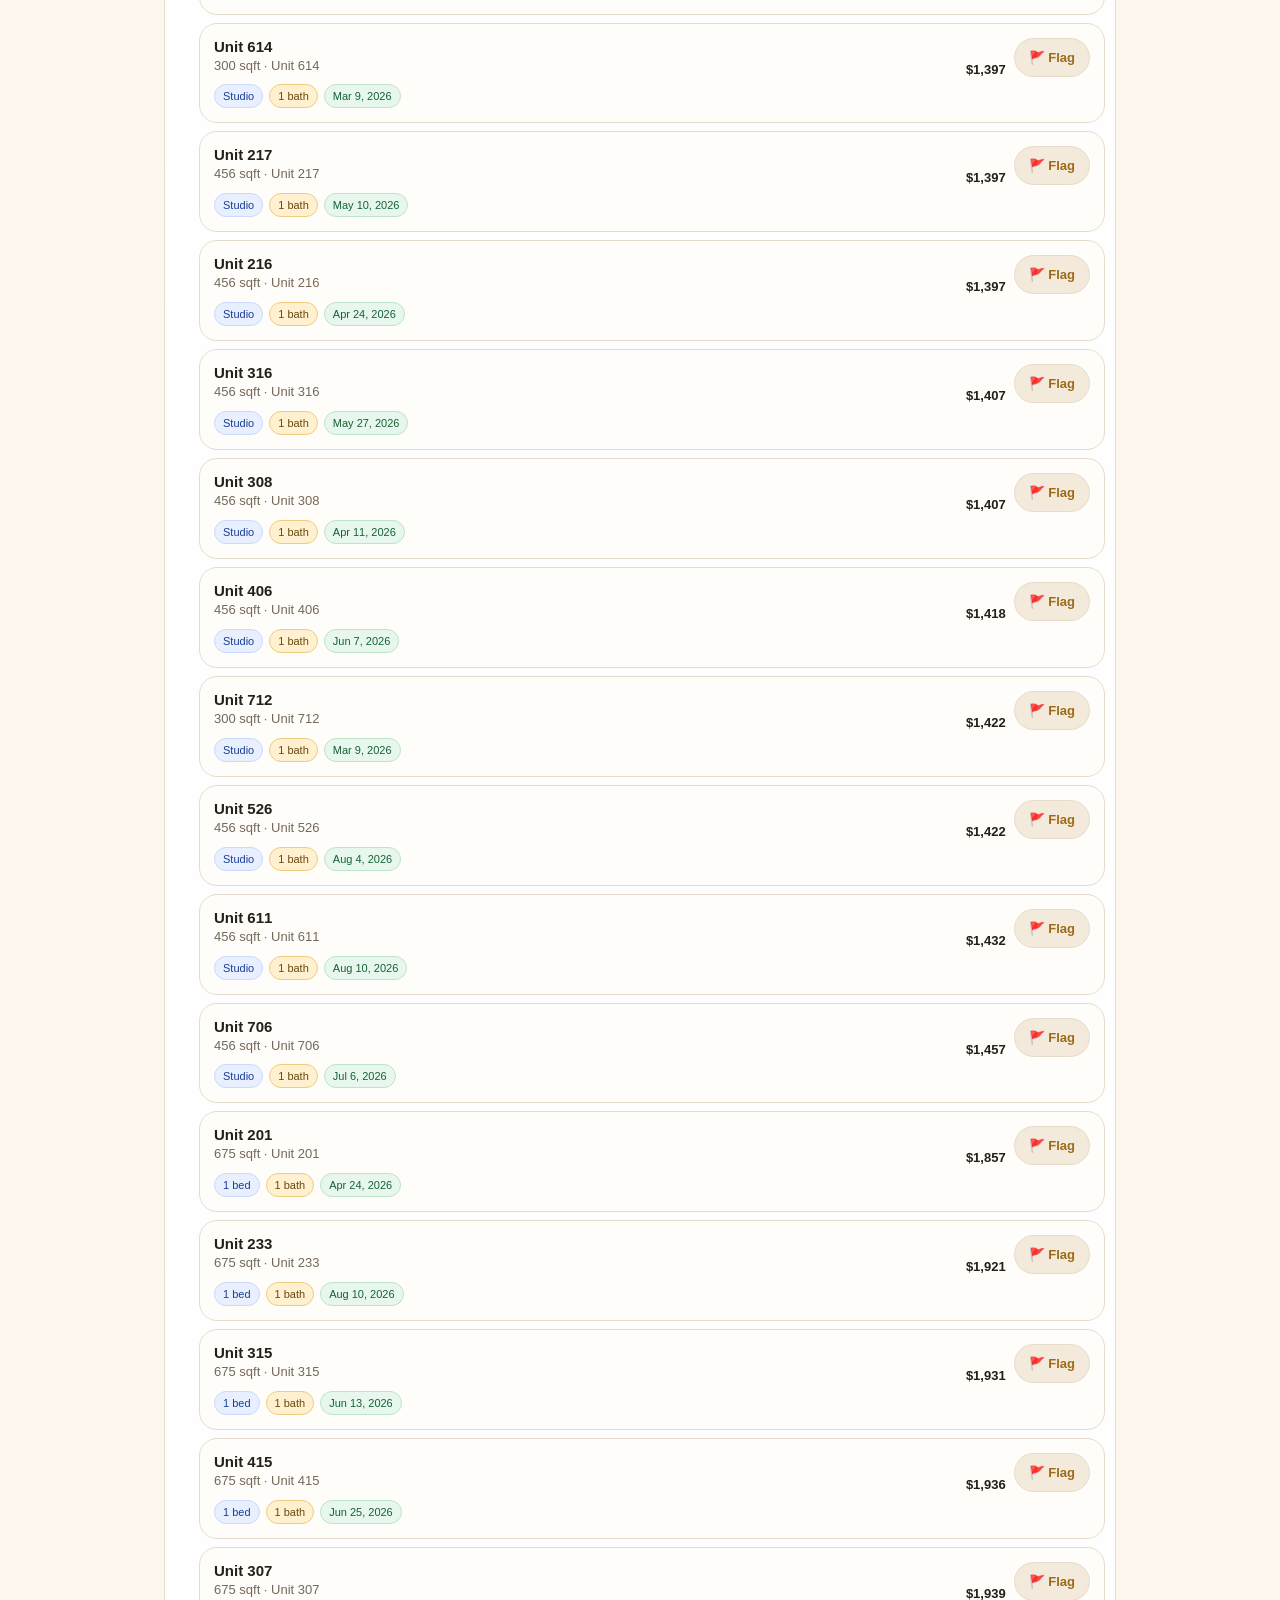
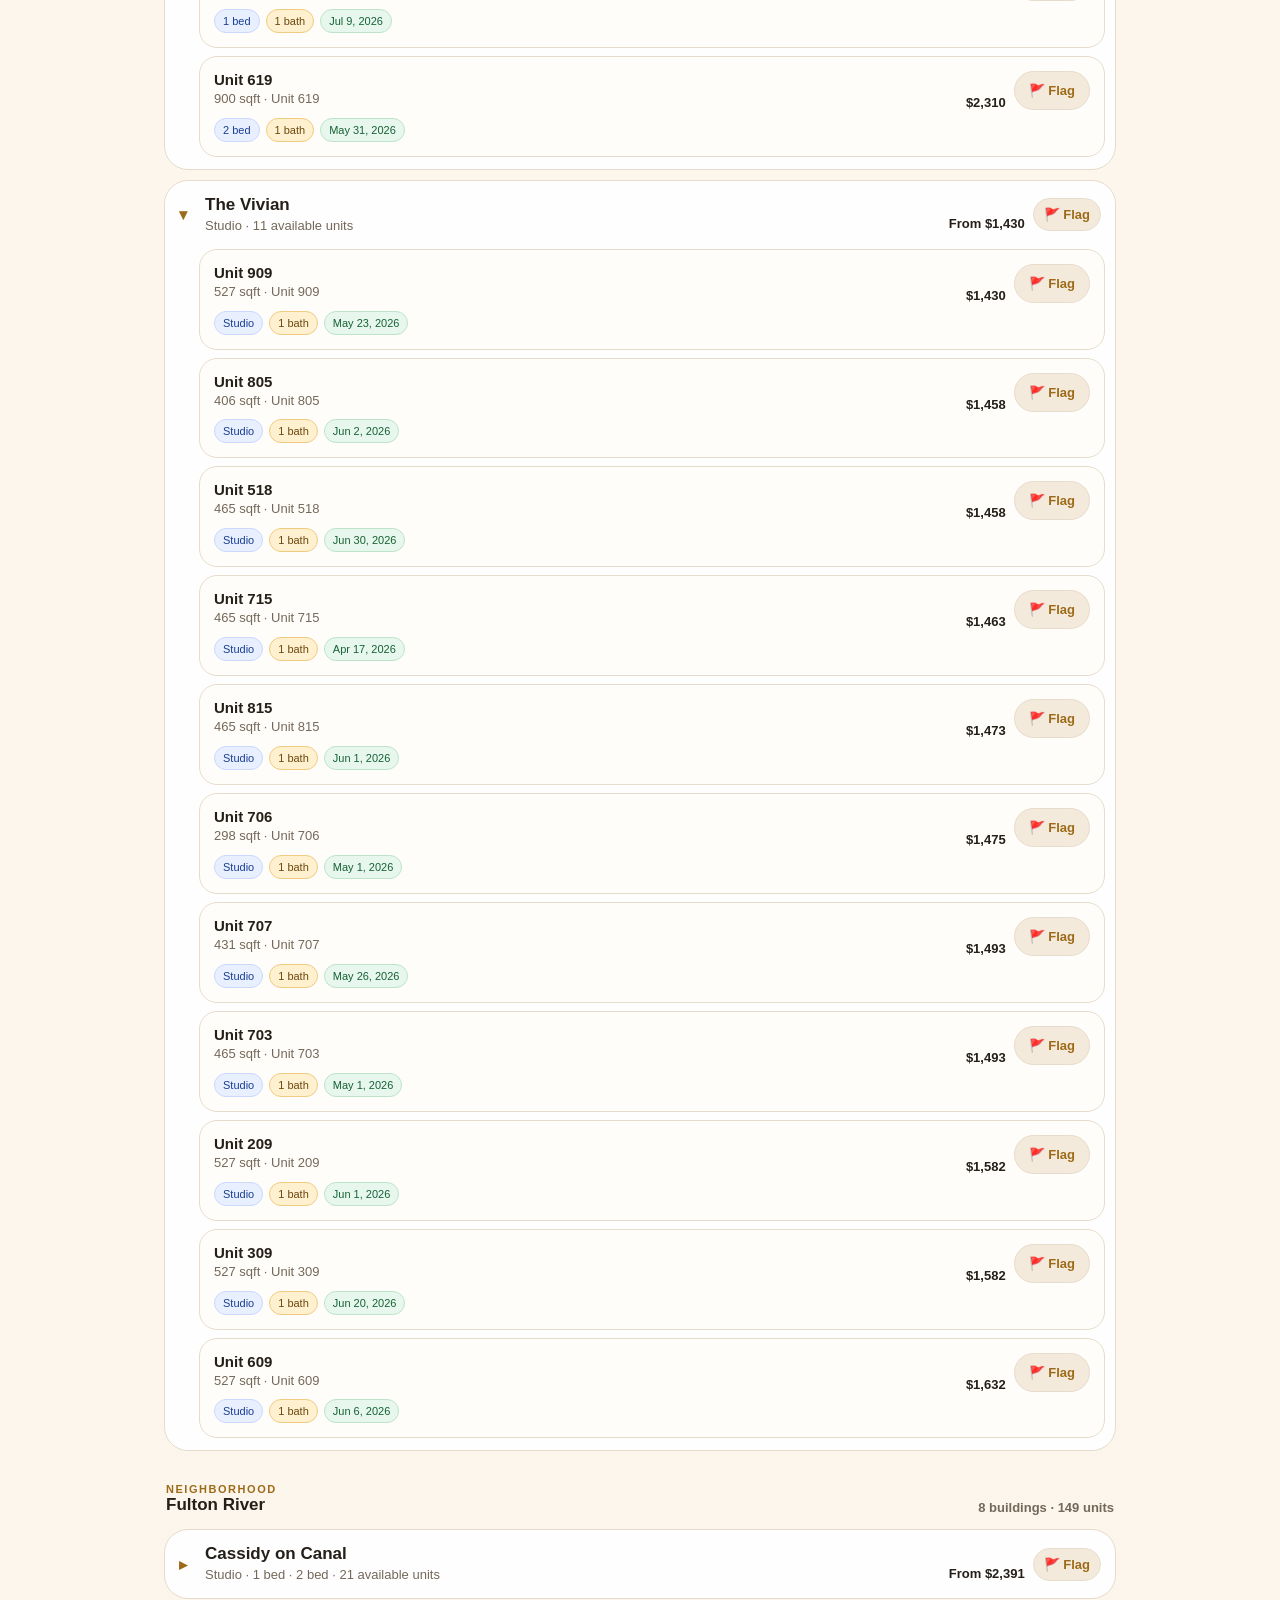
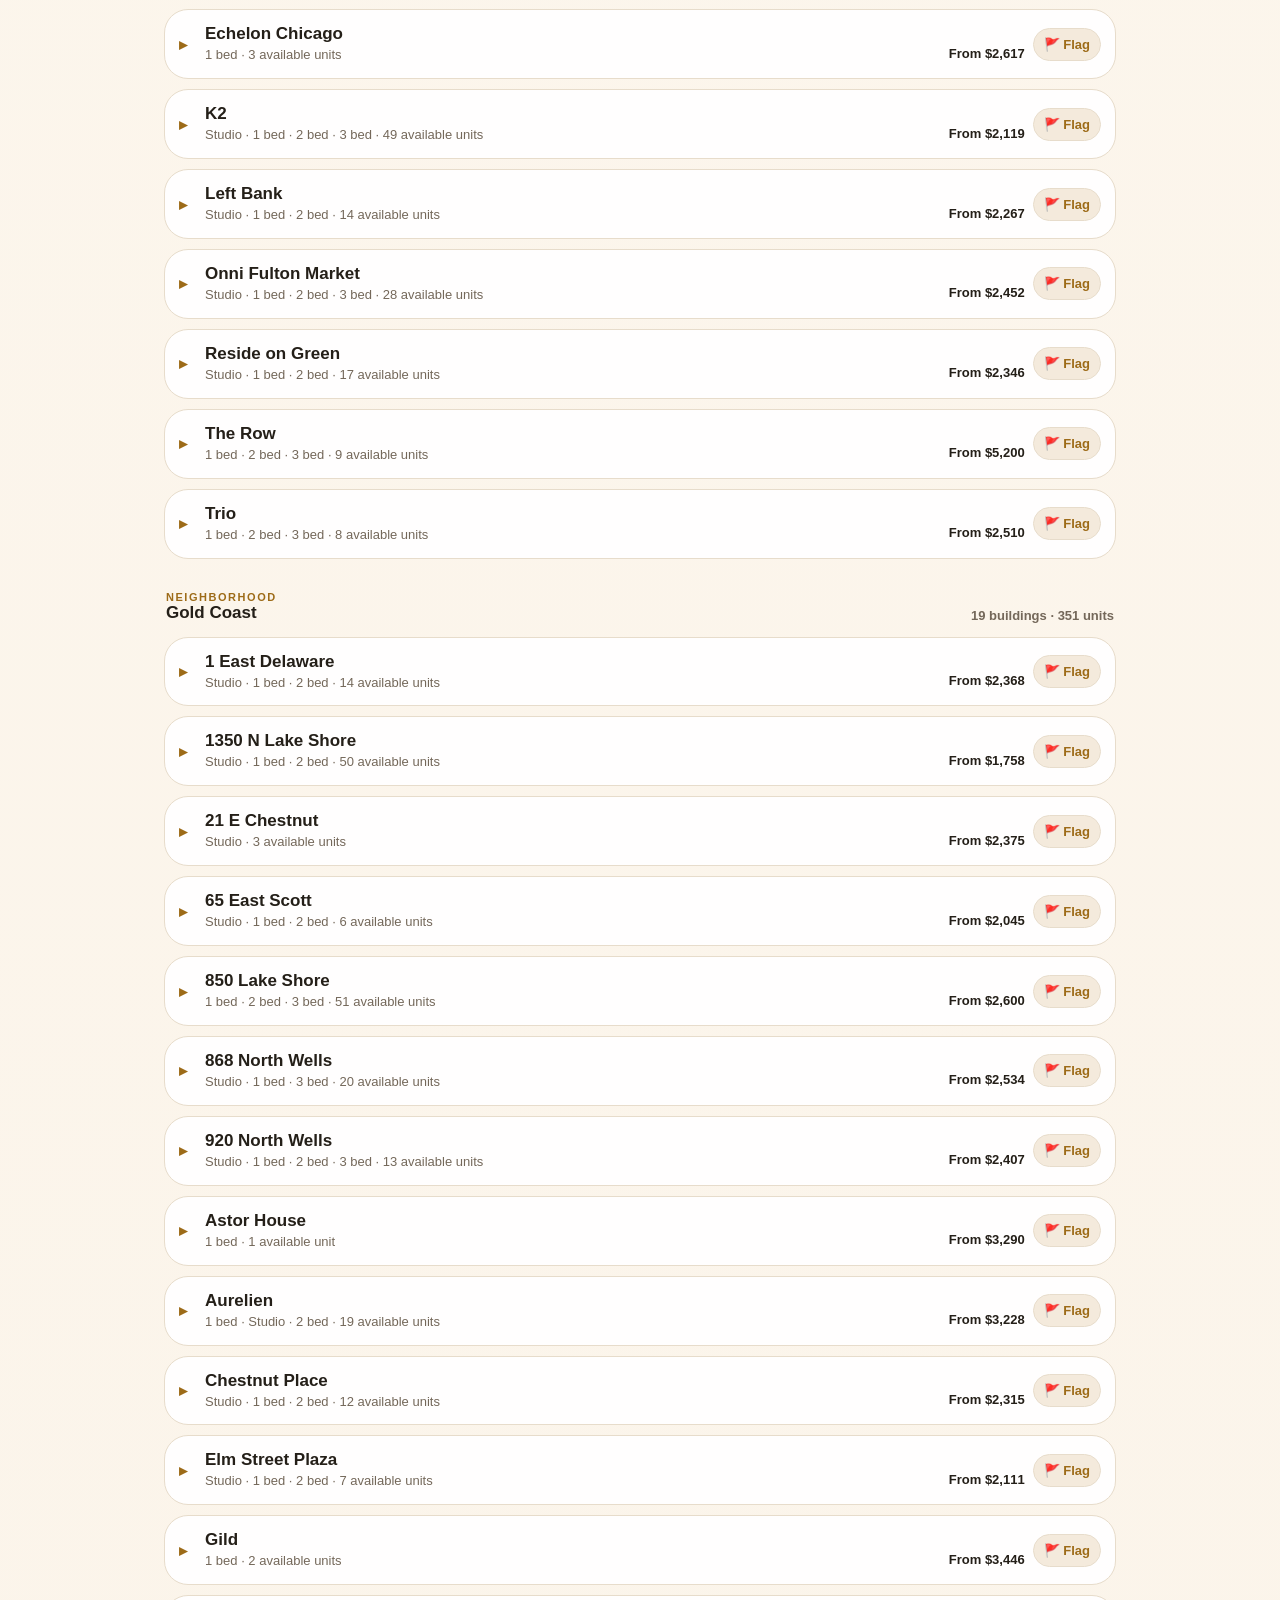
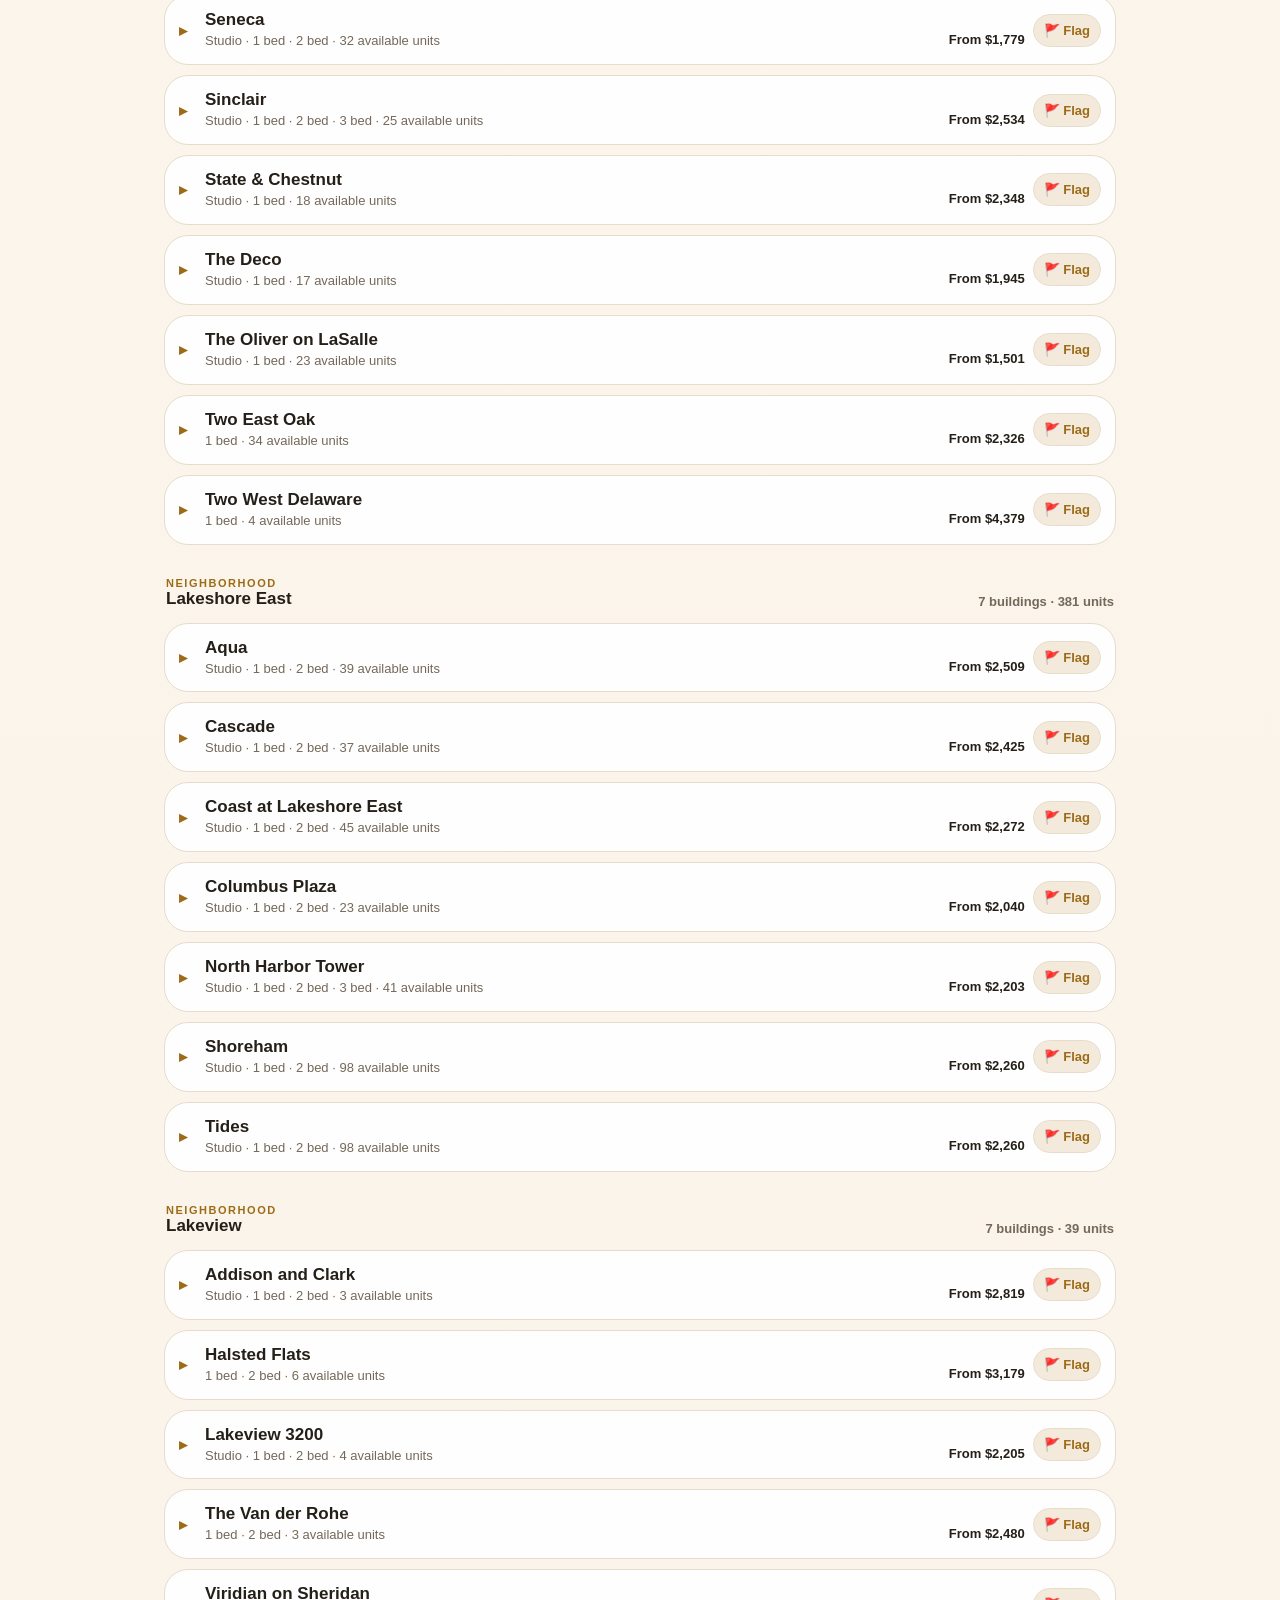
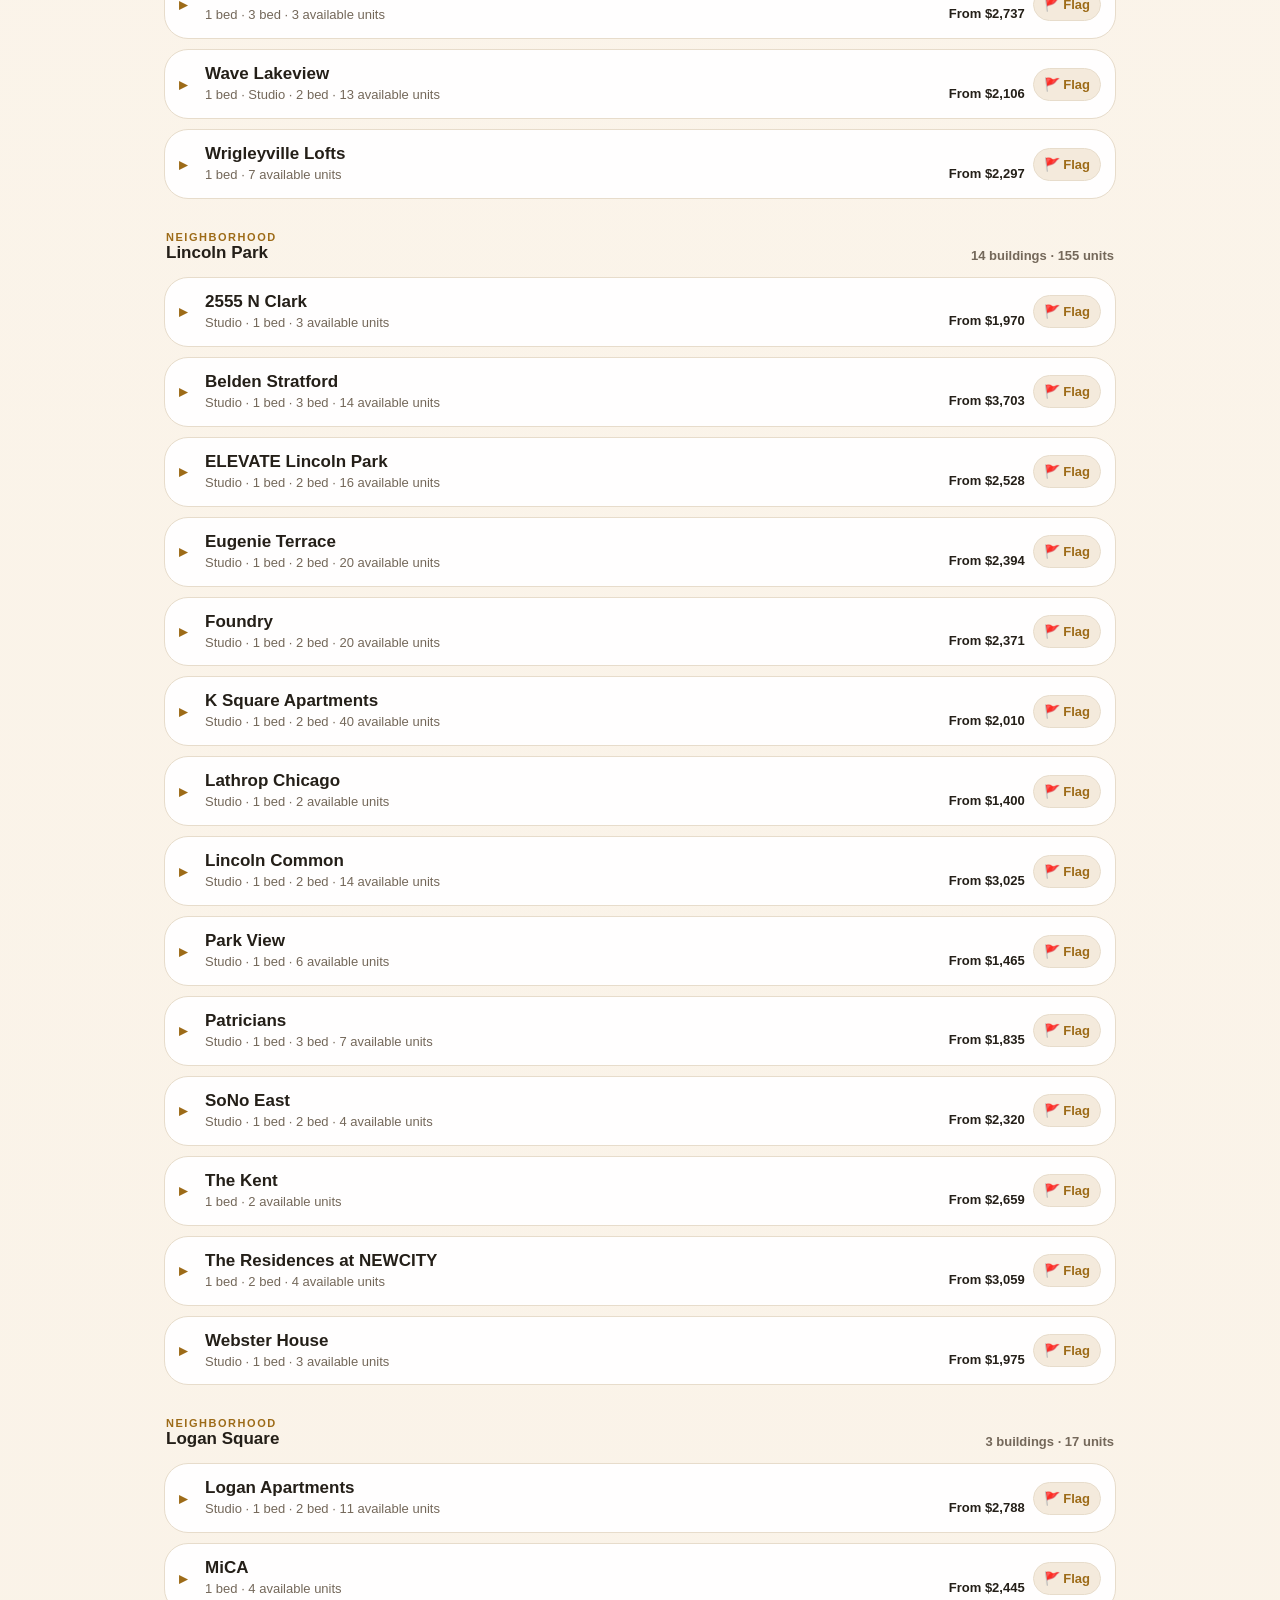
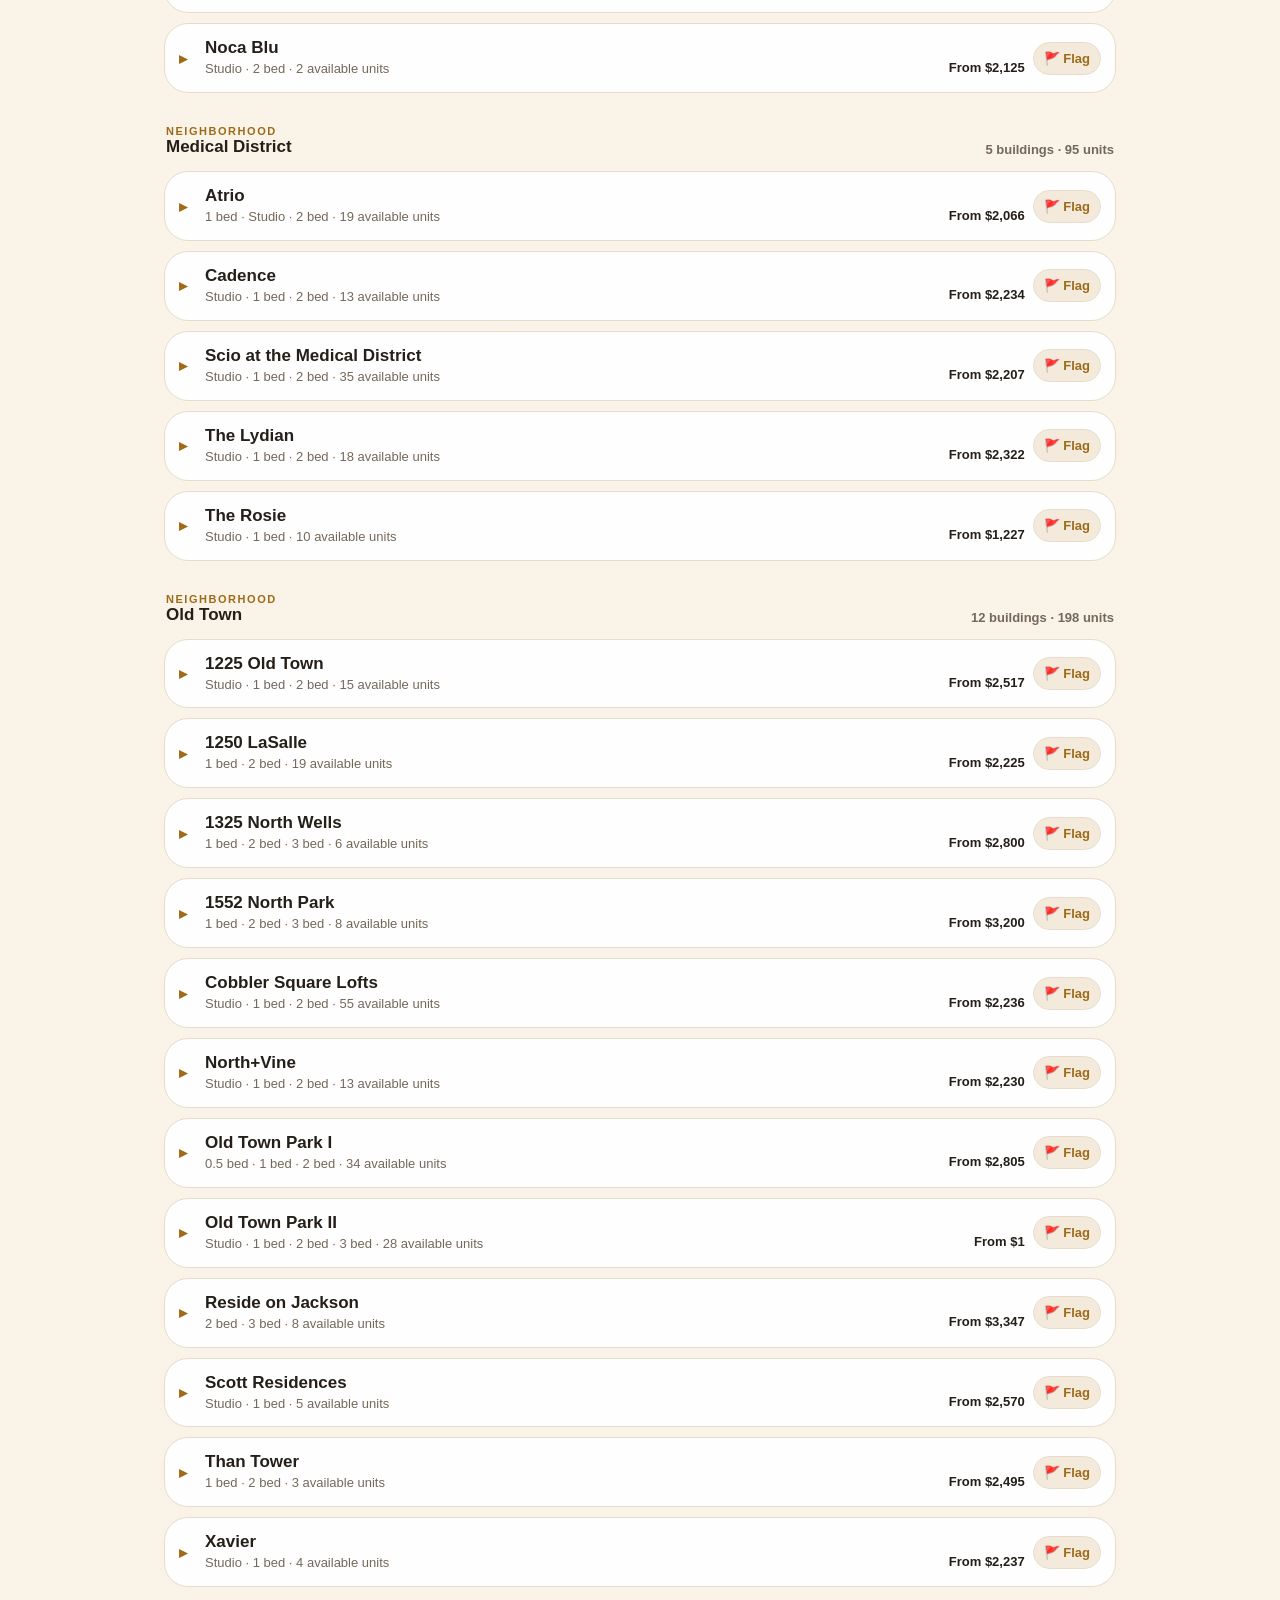
==== commit 33f95f62: "Remove manual inventory reload button" ====
--- a/docs/index.html
+++ b/docs/index.html
@@ -32,7 +32,6 @@
             <h2 id="heroTitle">Find units fast</h2>
             <p id="heroSub">Filter the twice-daily Inventory LIVE snapshot by beds, baths, neighborhood, price, and move date.</p>
           </div>
-          <button class="primary-btn" id="syncBtn">Reload snapshot</button>
         </div>
 
         <div class="stats-grid" id="statsGrid"></div>
@@ -124,7 +123,7 @@
   </div>
 
   <div class="toast" id="toast"></div>
-  <script src="seed-data.js?v=storage-quota-fix"></script>
-  <script src="app.js?v=storage-quota-fix"></script>
+  <script src="seed-data.js?v=auto-update-no-reload-button"></script>
+  <script src="app.js?v=auto-update-no-reload-button"></script>
 </body>
 </html>
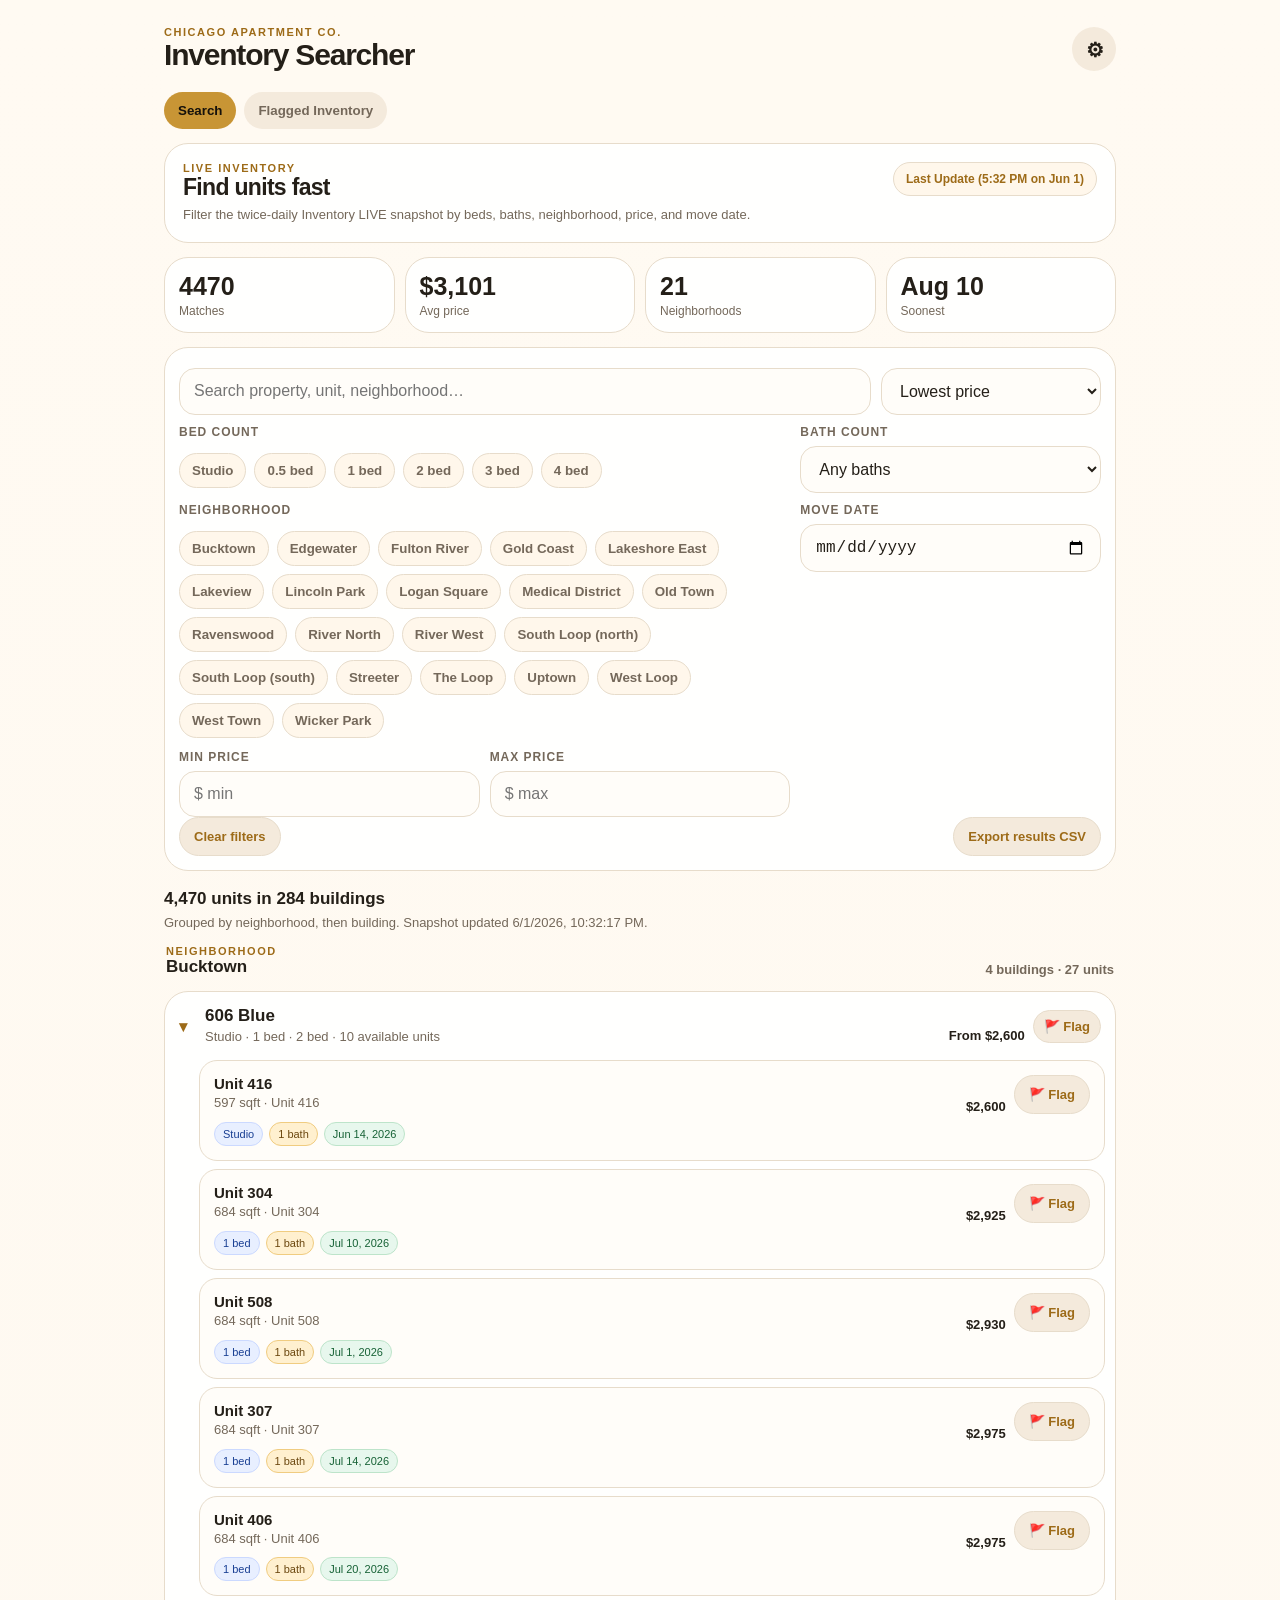
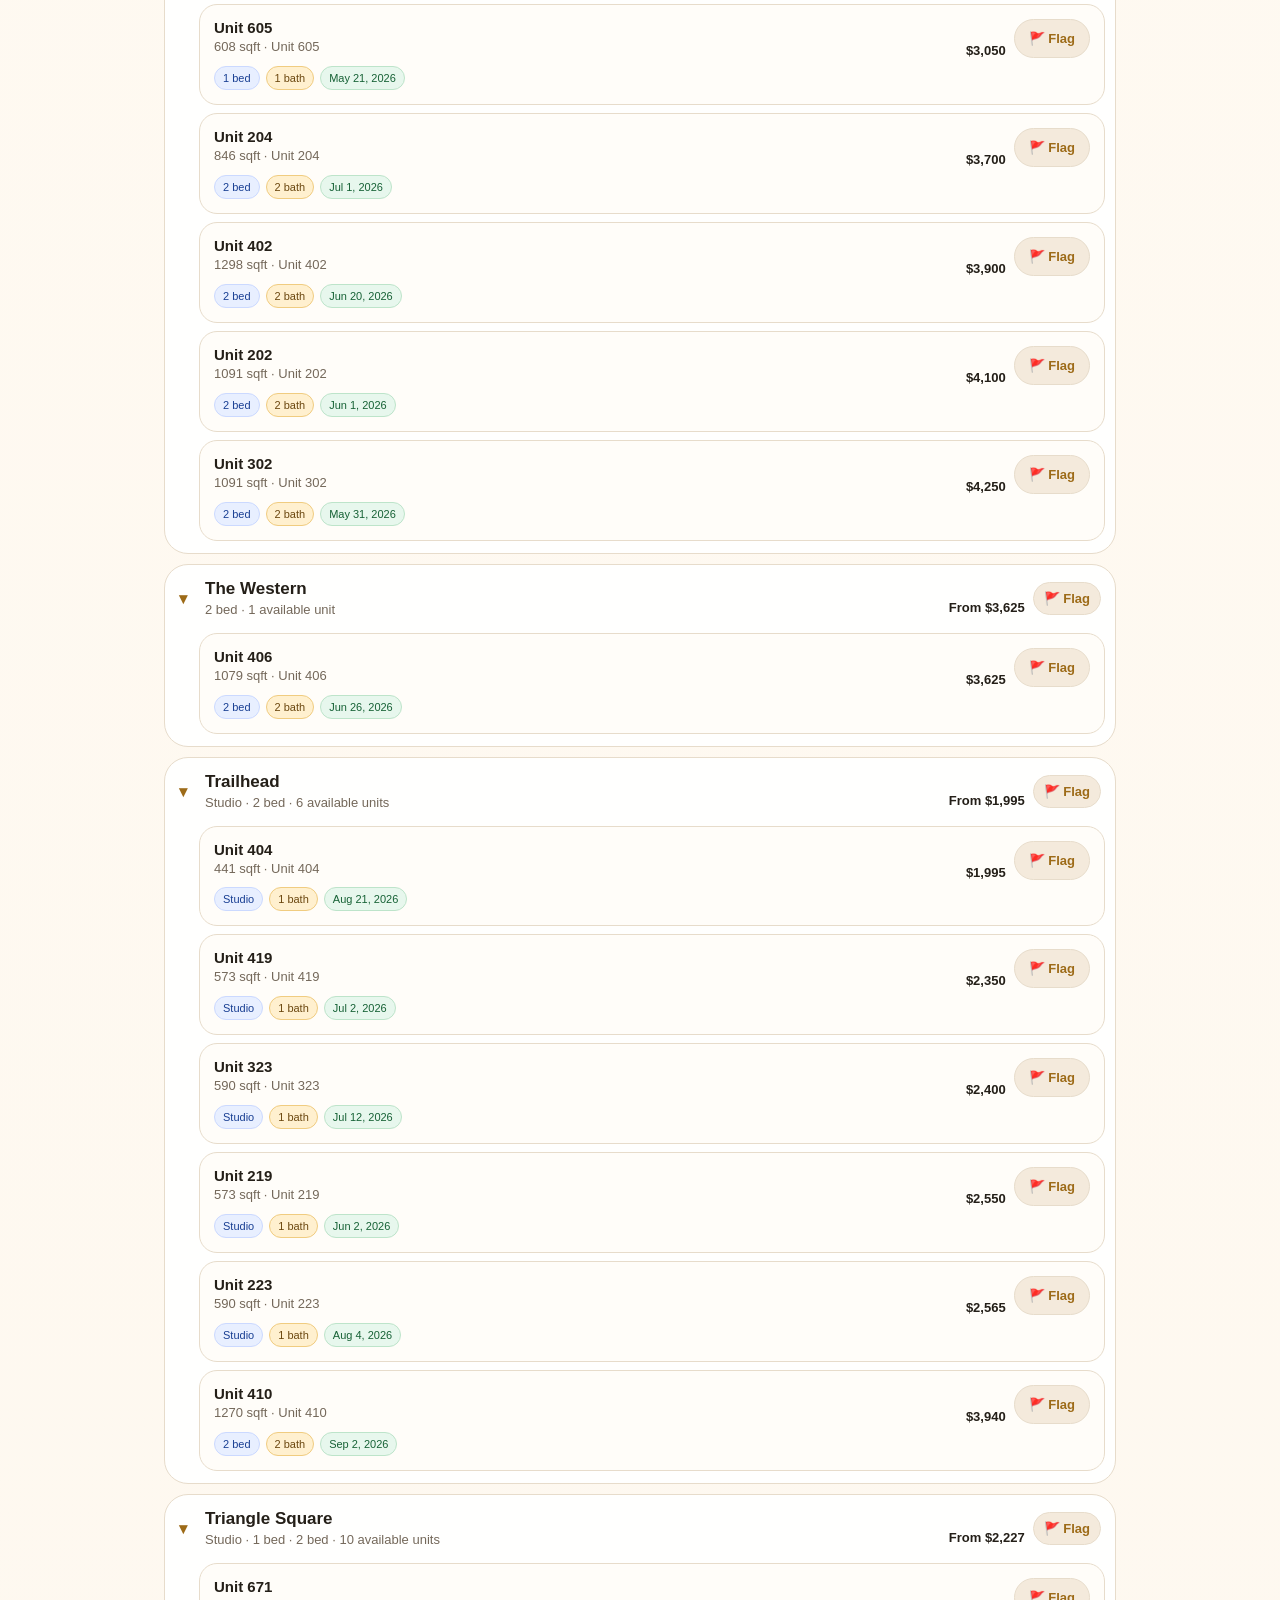
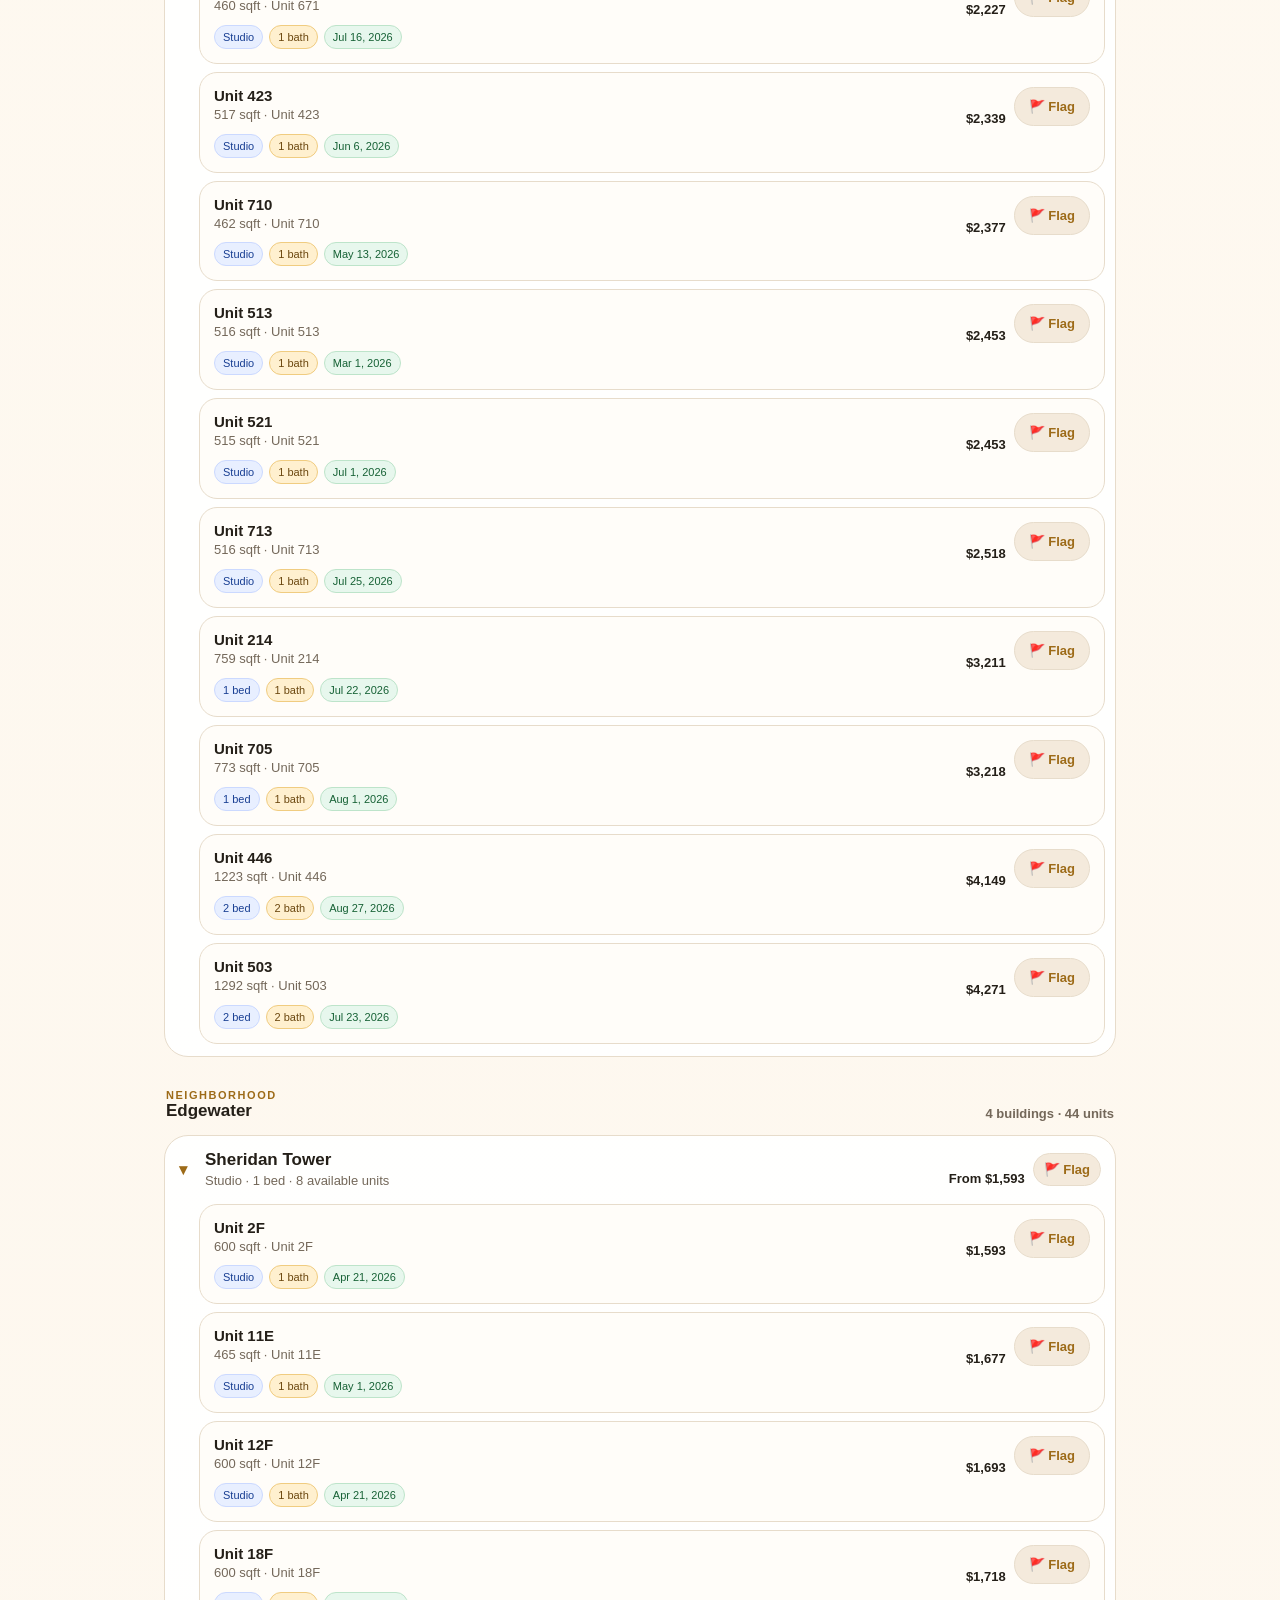
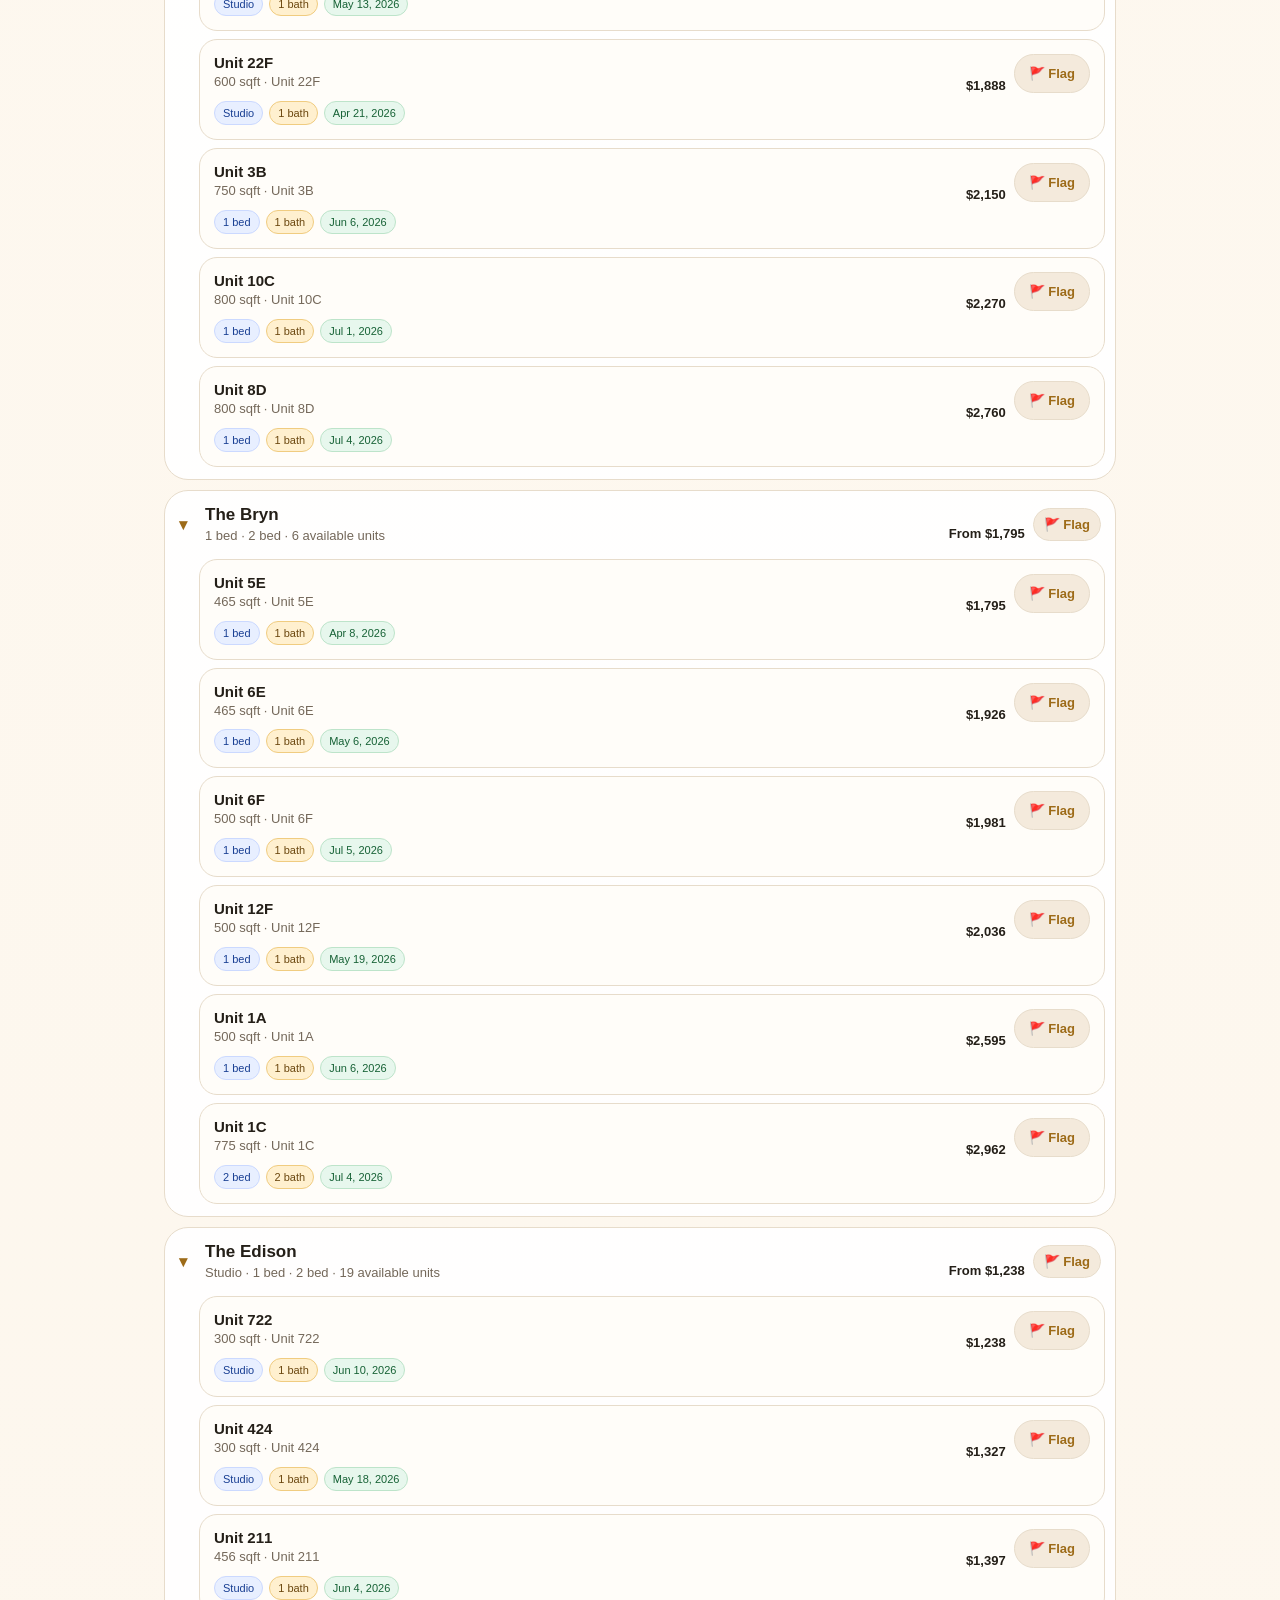
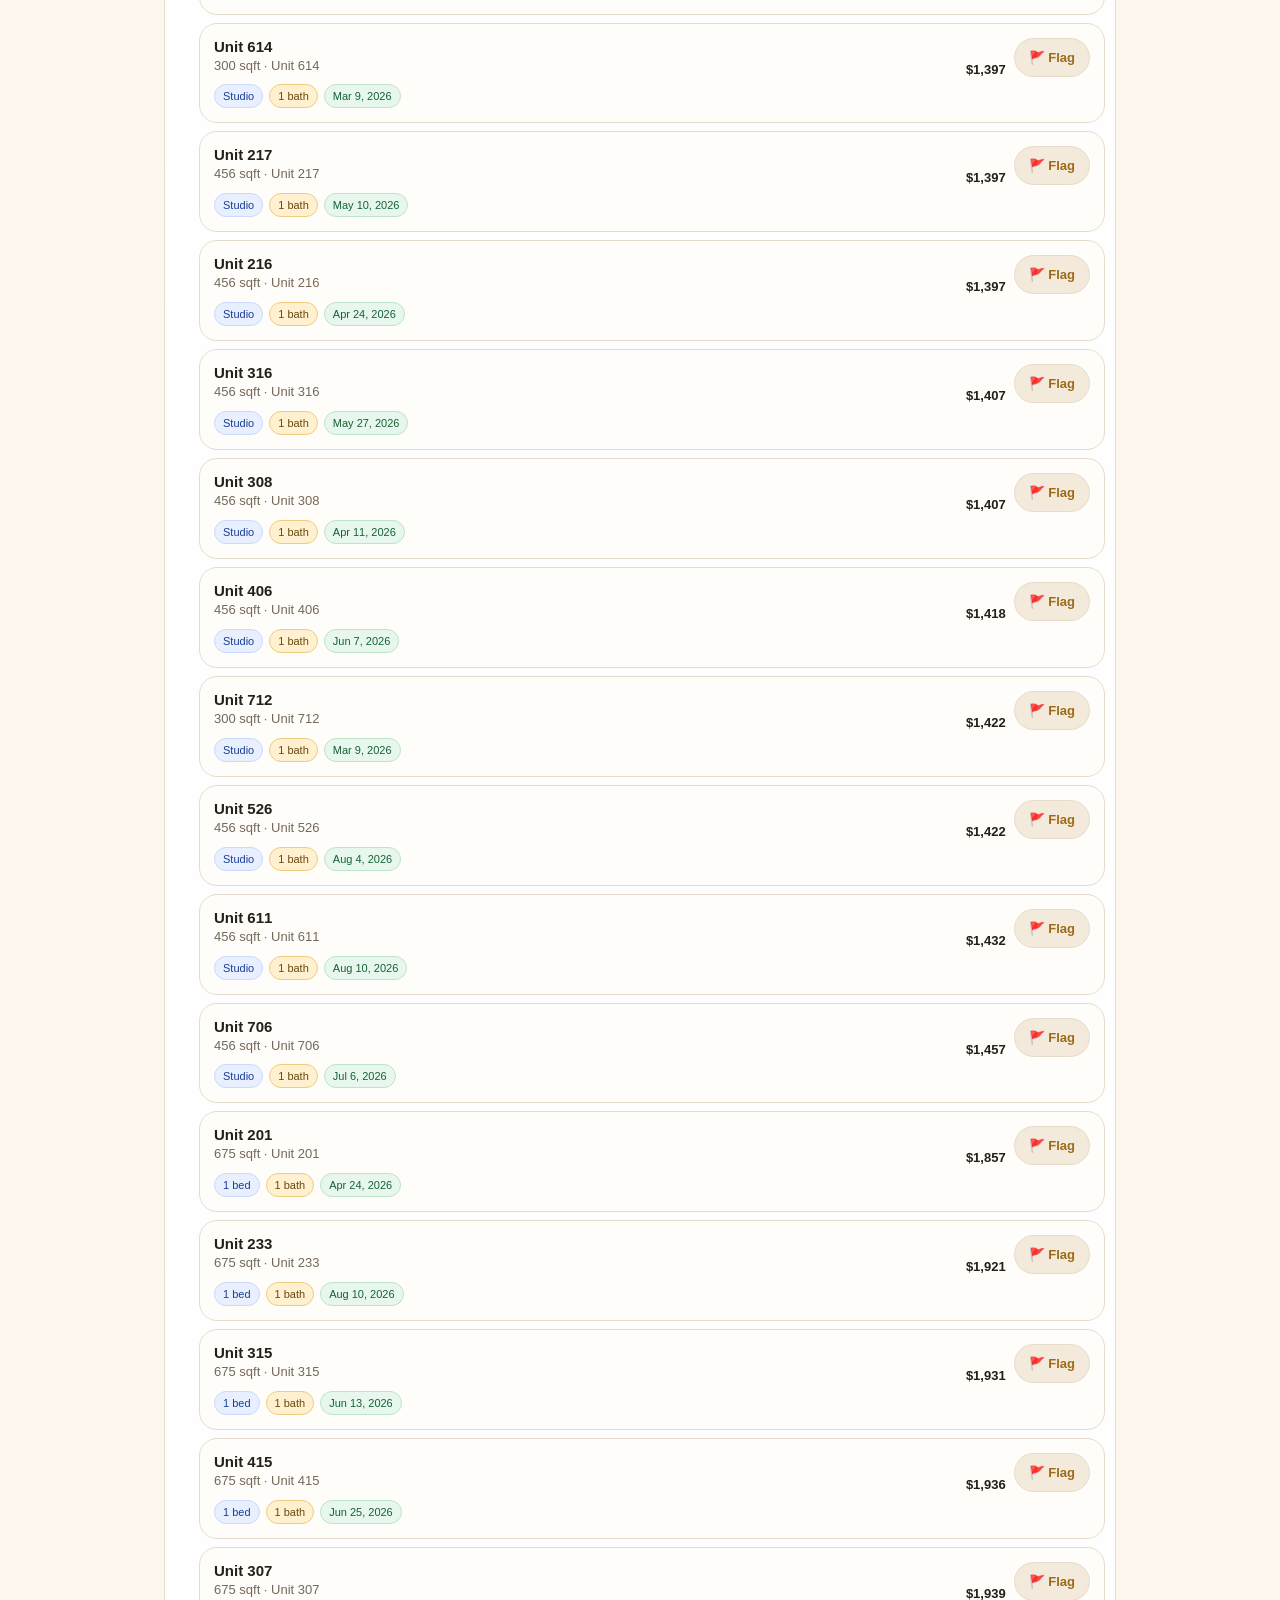
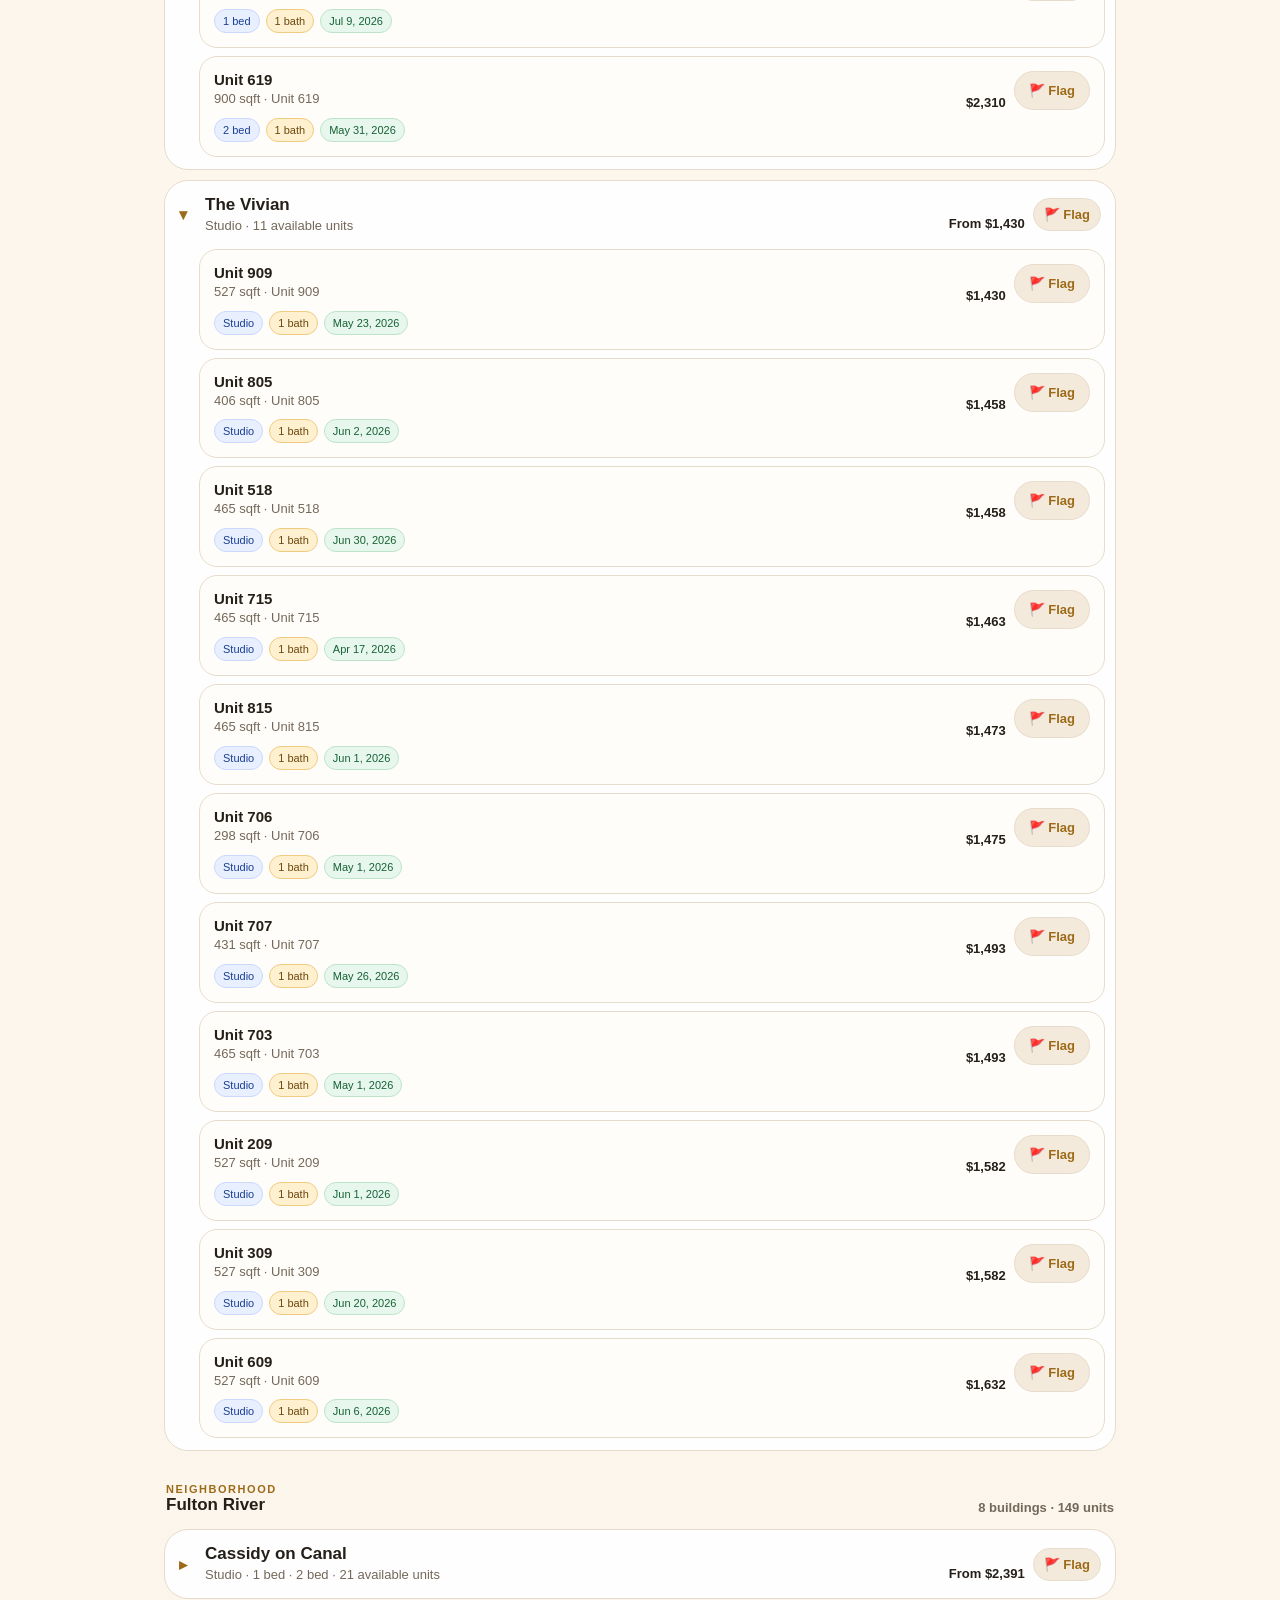
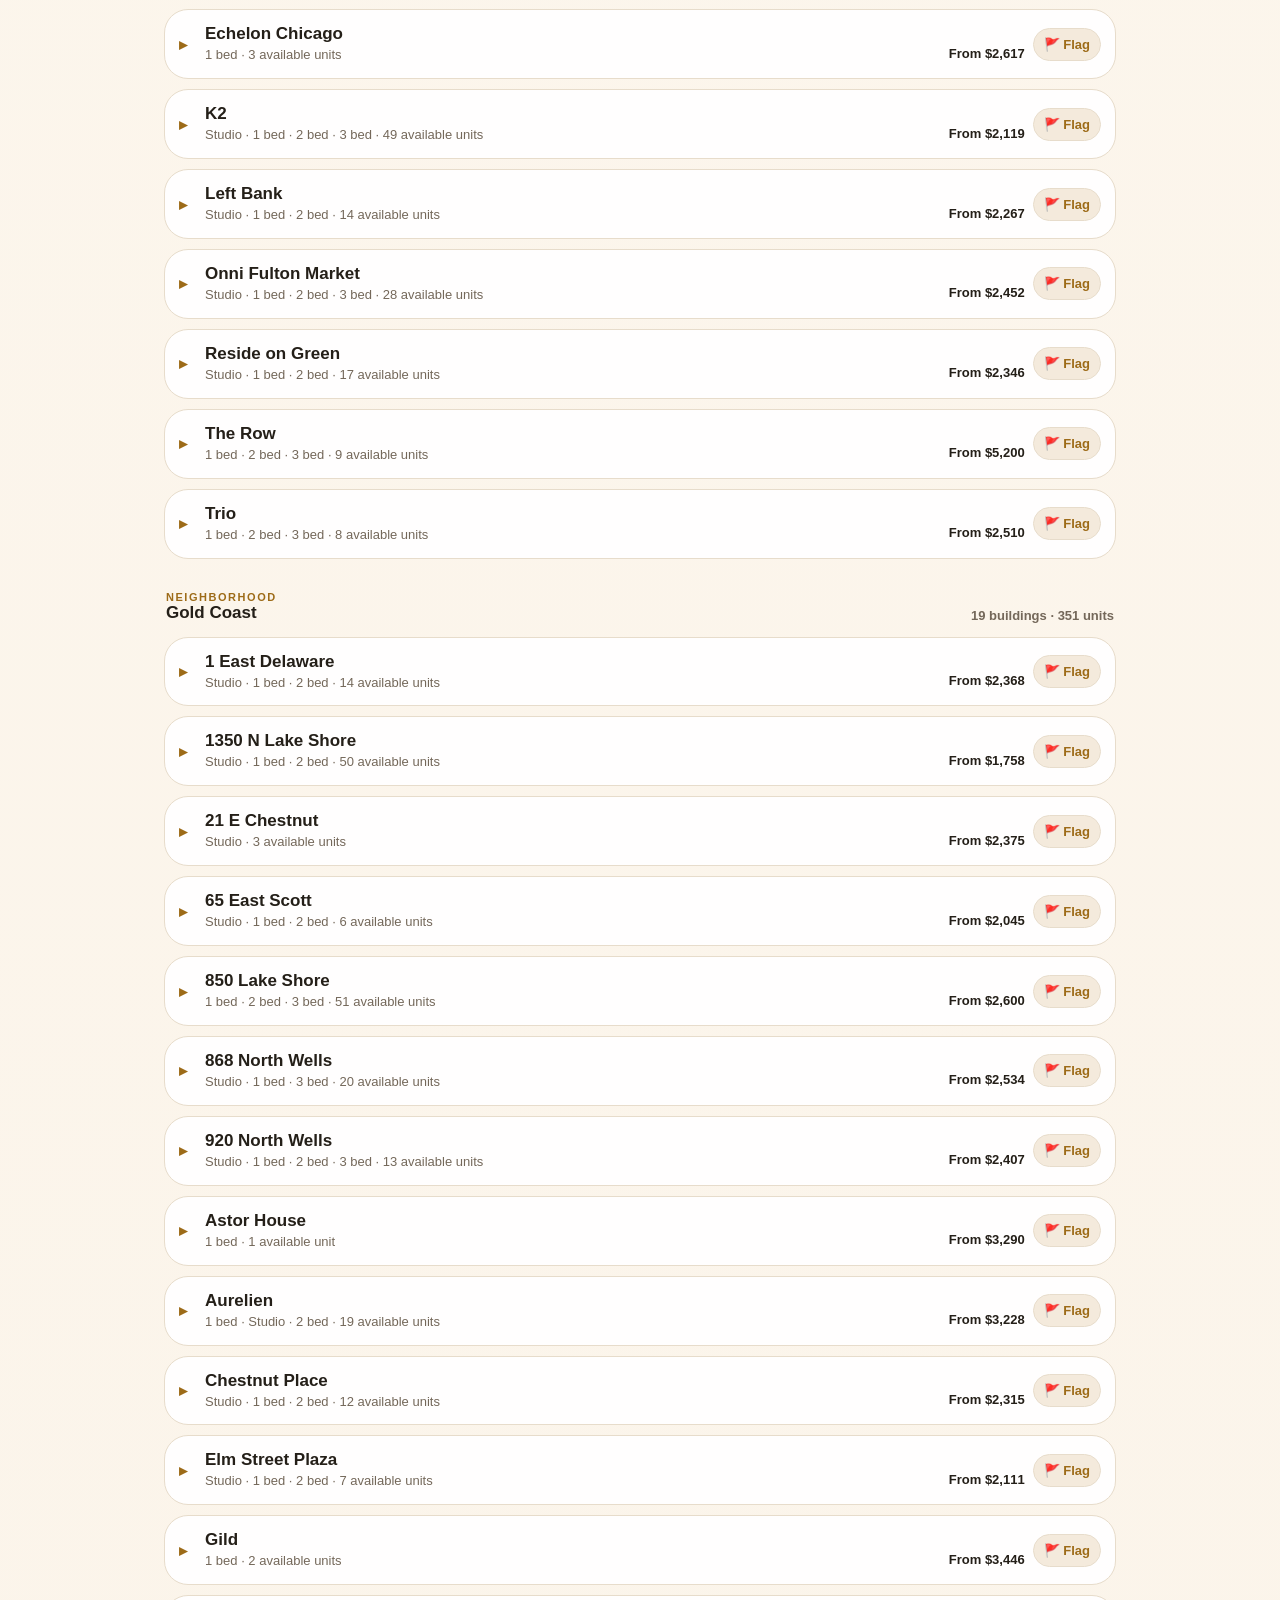
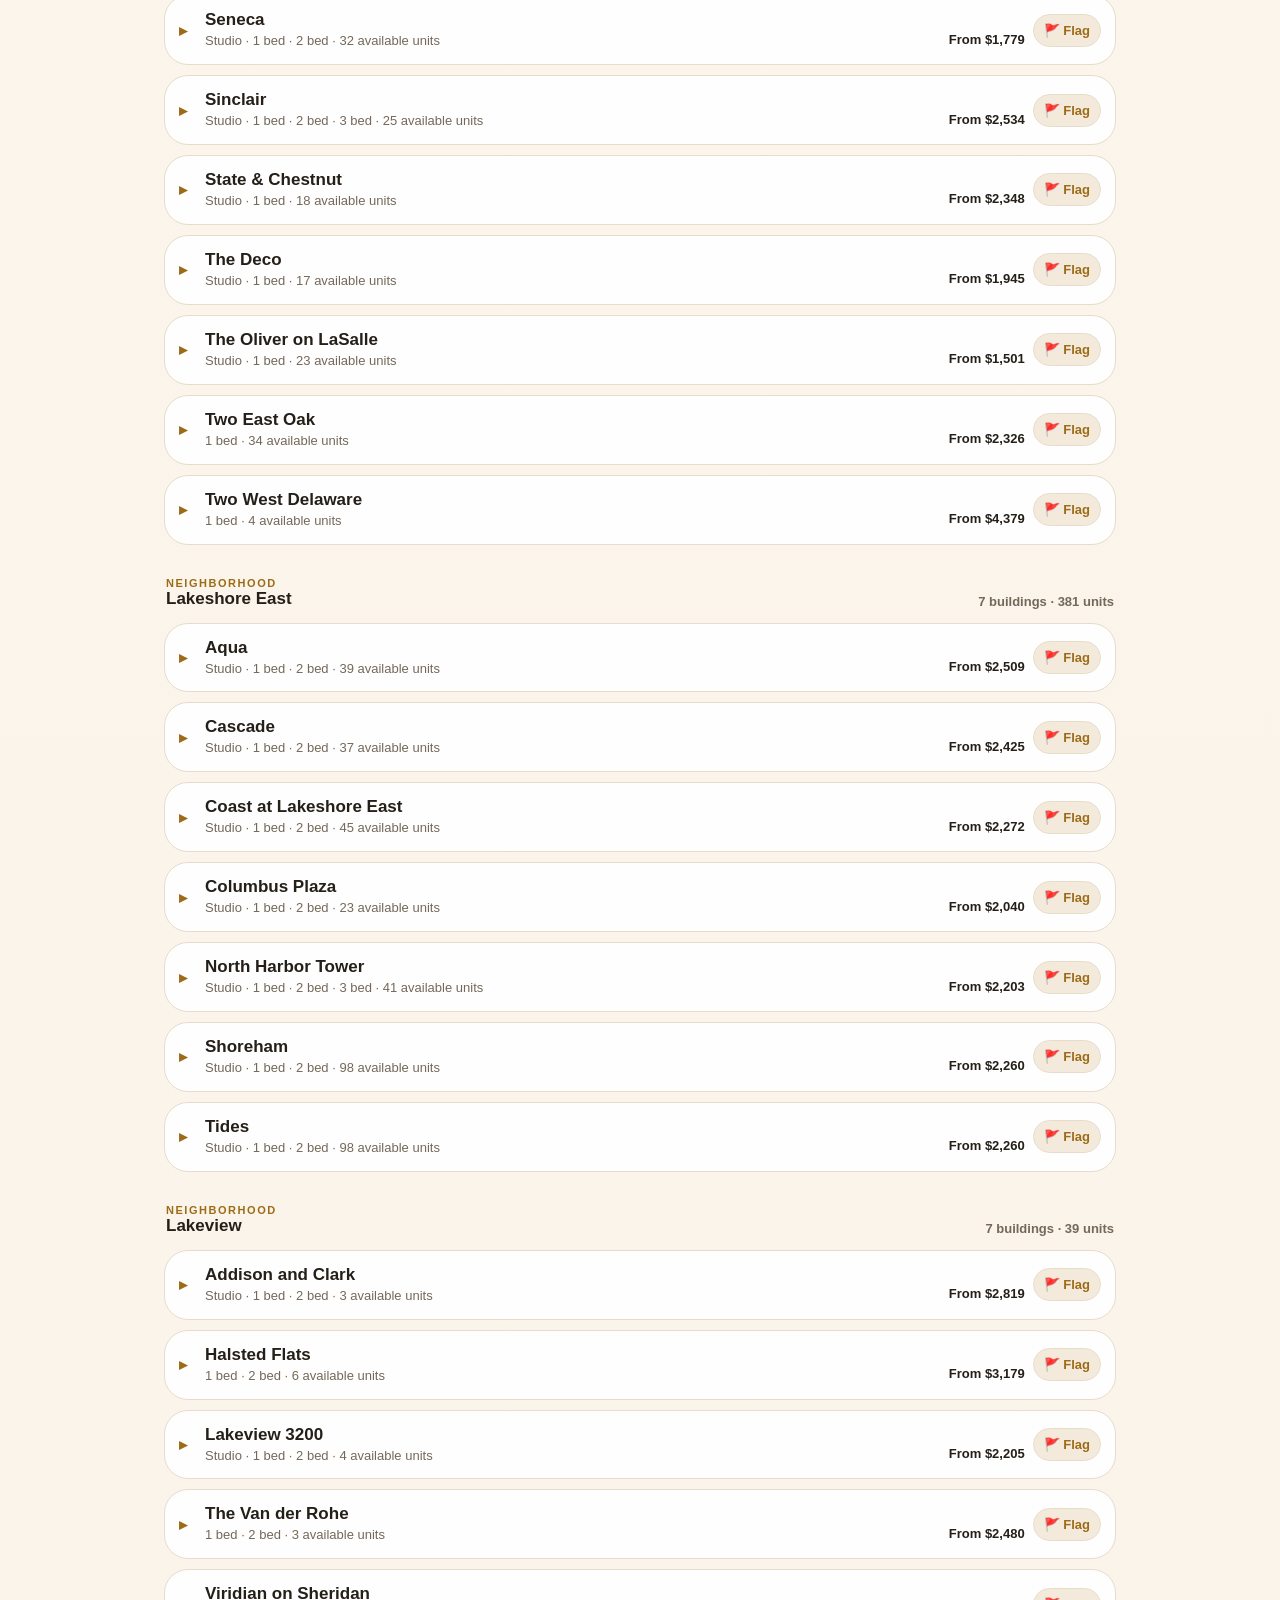
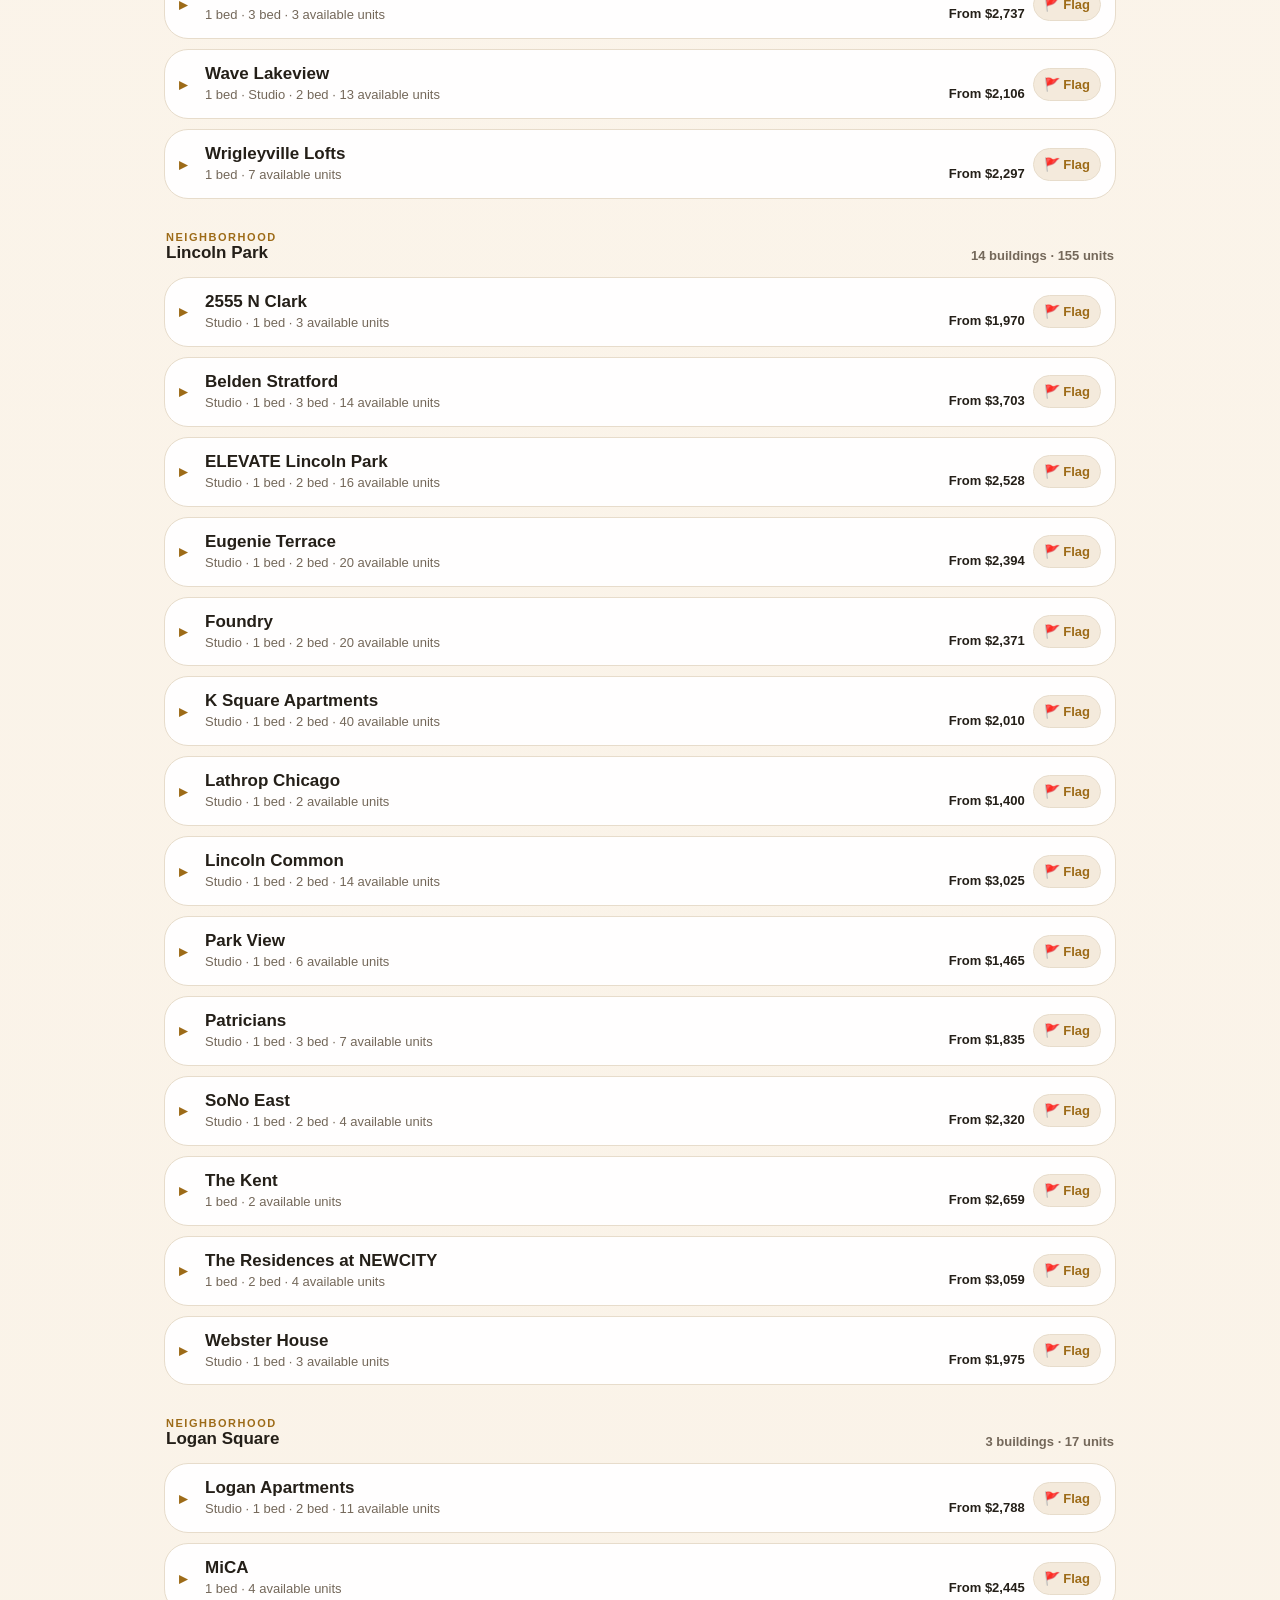
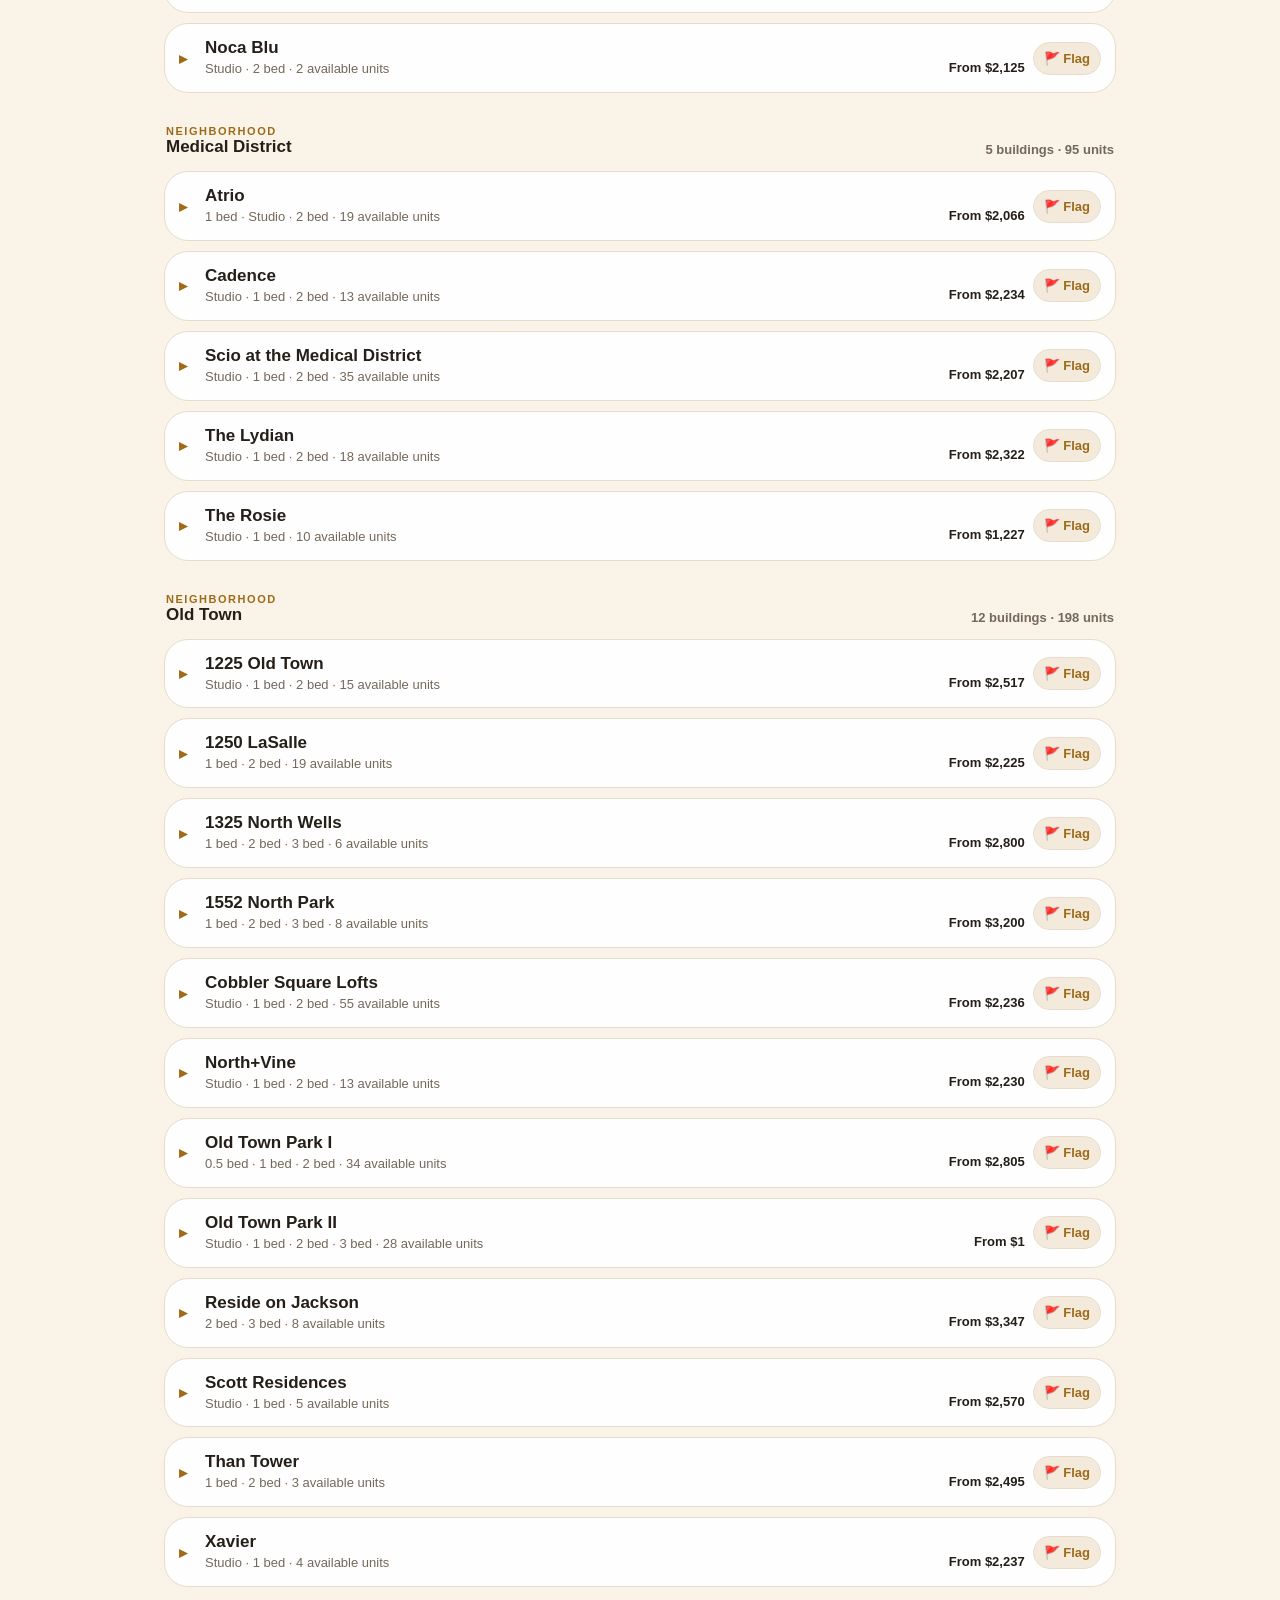
==== commit aa02e67a: "Show last inventory update tag" ====
--- a/docs/index.html
+++ b/docs/index.html
@@ -8,6 +8,7 @@
   <meta name="apple-mobile-web-app-title" content="Chicago Apartment Co. Inventory" />
   <title>Chicago Apartment Co. Inventory Searcher</title>
   <link rel="stylesheet" href="styles.css?v=live-inventory-cache-refresh-fallback" />
+  <link rel="stylesheet" href="update-pill.css?v=last-update-pill" />
 </head>
 <body>
   <div class="app" id="app">
@@ -32,6 +33,7 @@
             <h2 id="heroTitle">Find units fast</h2>
             <p id="heroSub">Filter the twice-daily Inventory LIVE snapshot by beds, baths, neighborhood, price, and move date.</p>
           </div>
+          <div class="update-pill" id="lastUpdateTag">Last Update pending</div>
         </div>
 
         <div class="stats-grid" id="statsGrid"></div>
@@ -123,7 +125,7 @@
   </div>
 
   <div class="toast" id="toast"></div>
-  <script src="seed-data.js?v=auto-update-no-reload-button"></script>
-  <script src="app.js?v=auto-update-no-reload-button"></script>
+  <script src="seed-data.js?v=last-update-pill"></script>
+  <script src="app.js?v=last-update-pill"></script>
 </body>
 </html>
--- a/docs/update-pill.css
+++ b/docs/update-pill.css
@@ -0,0 +1,21 @@
+.update-pill {
+  align-self: flex-start;
+  white-space: nowrap;
+  border: 1px solid var(--line);
+  background: #fff7eb;
+  color: var(--gold2);
+  border-radius: 999px;
+  padding: 9px 12px;
+  font-size: 12px;
+  font-weight: 900;
+}
+
+@media (max-width: 520px) {
+  .hero-card {
+    flex-direction: column;
+  }
+
+  .update-pill {
+    white-space: normal;
+  }
+}
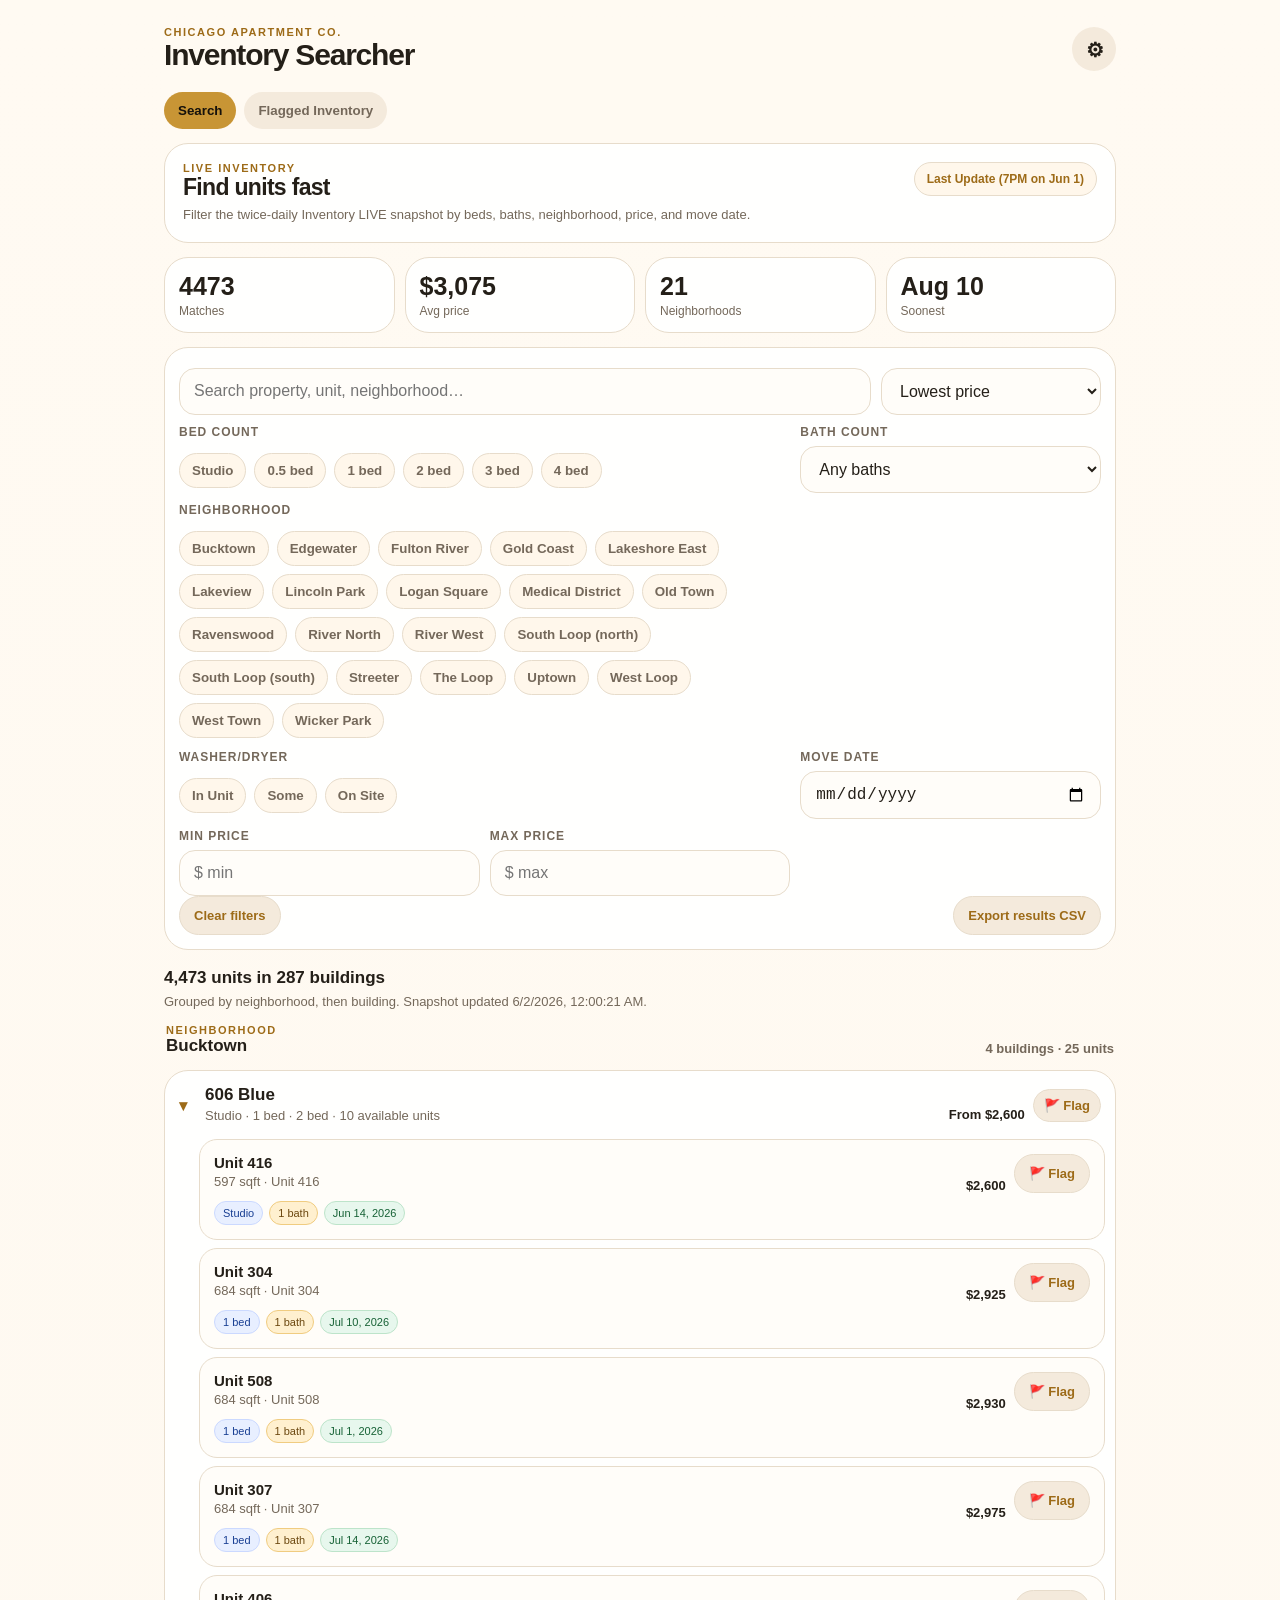
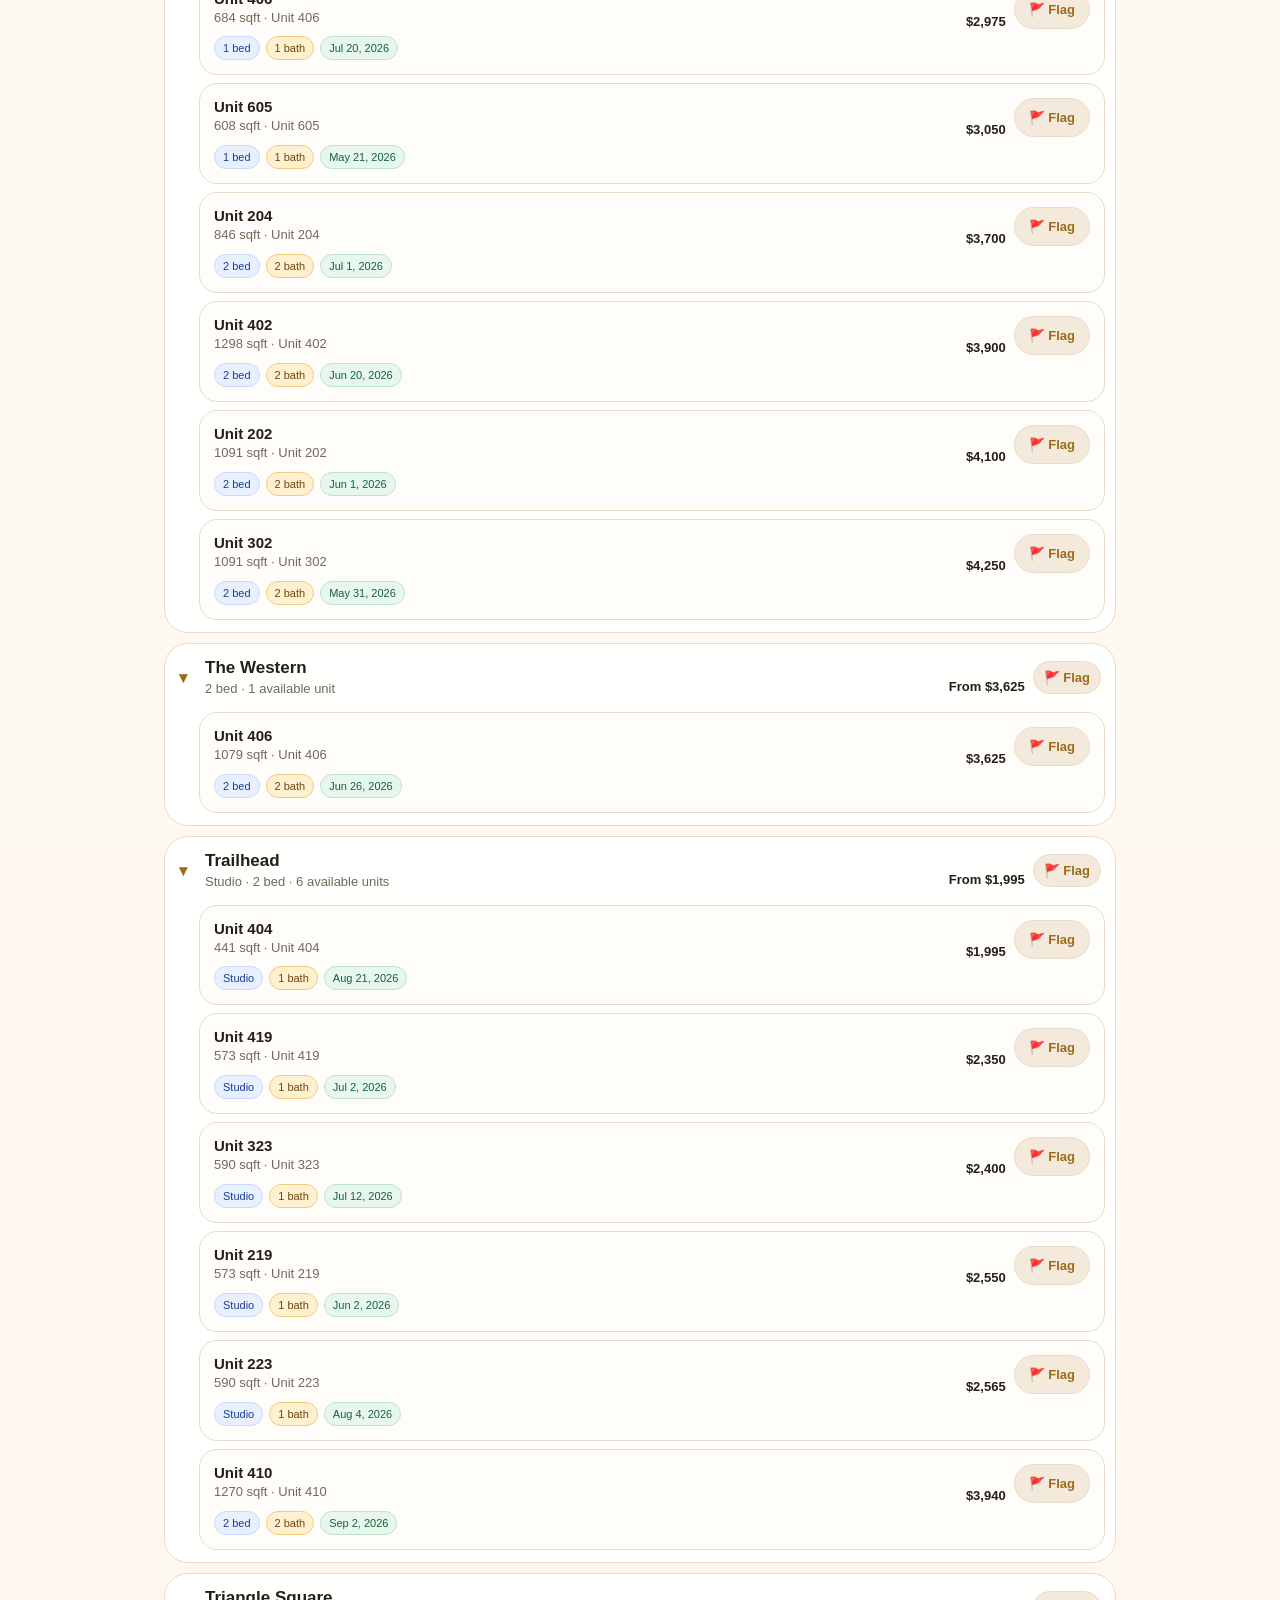
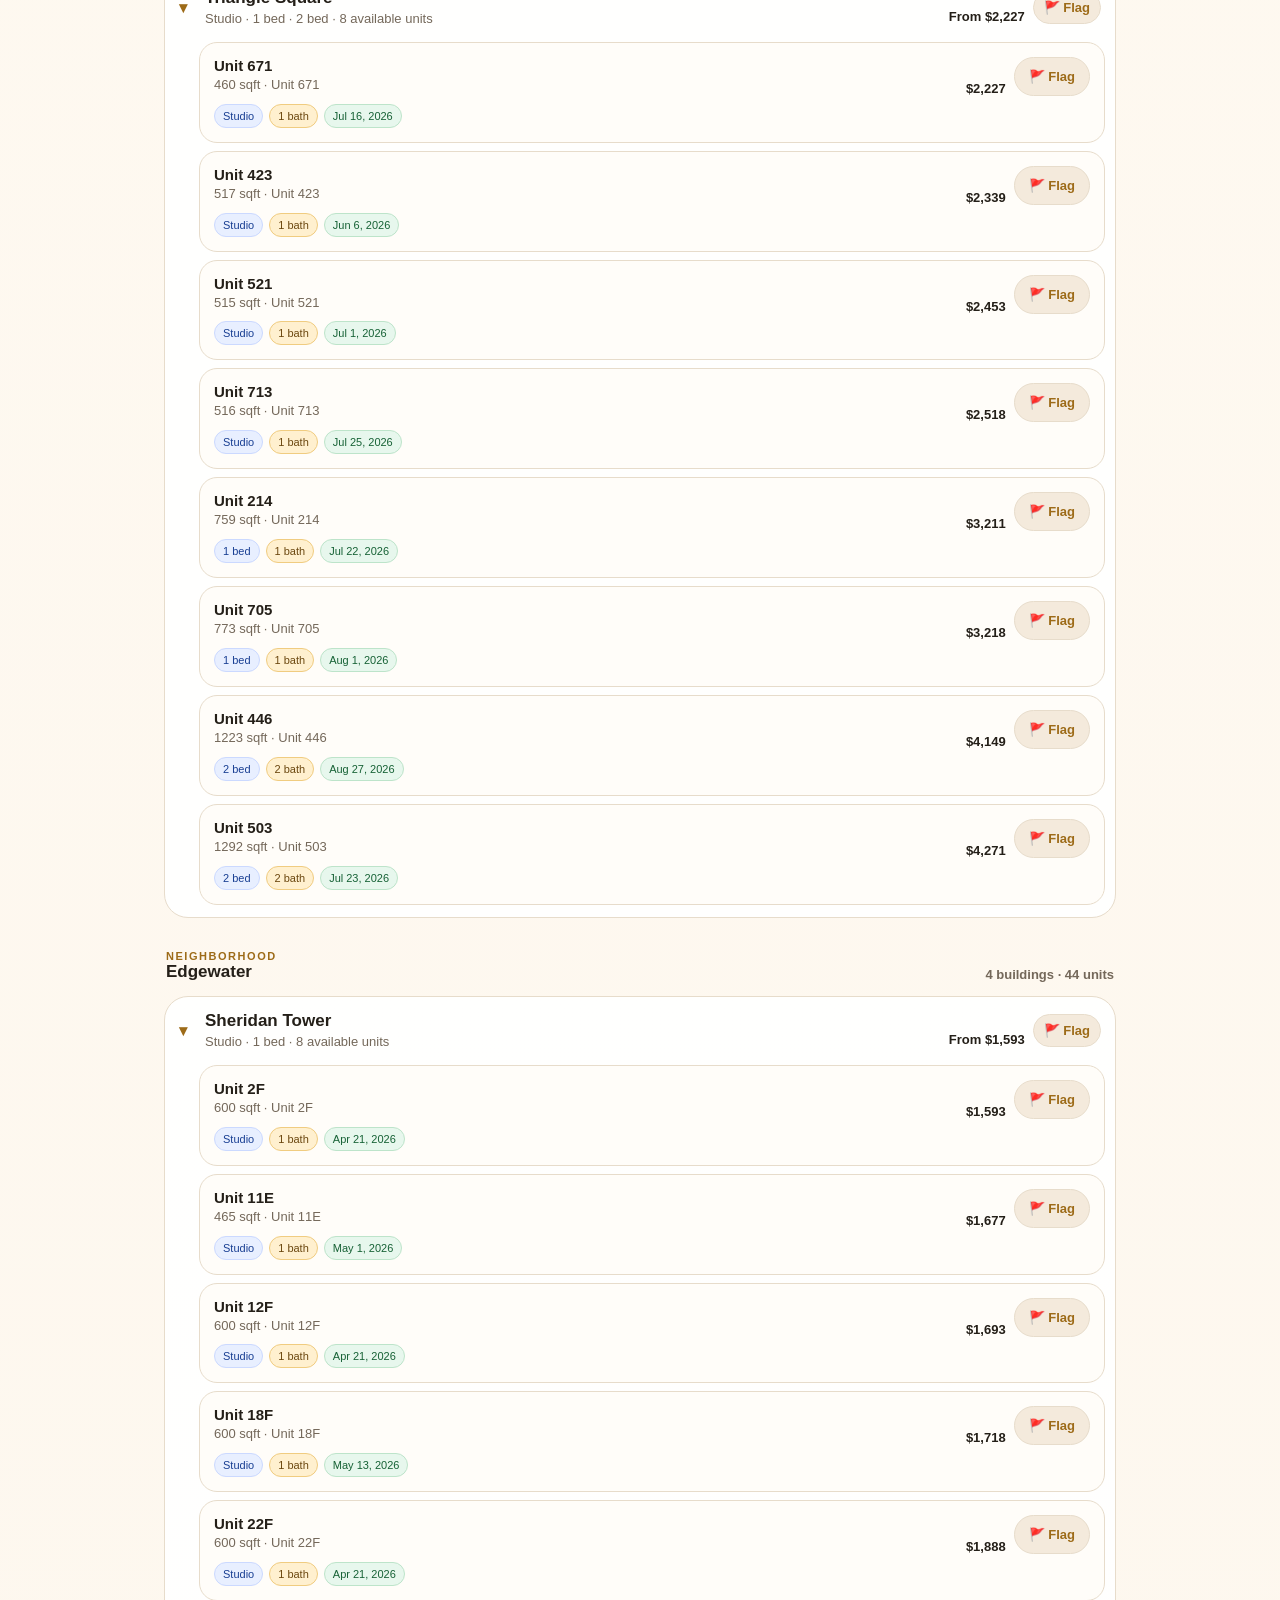
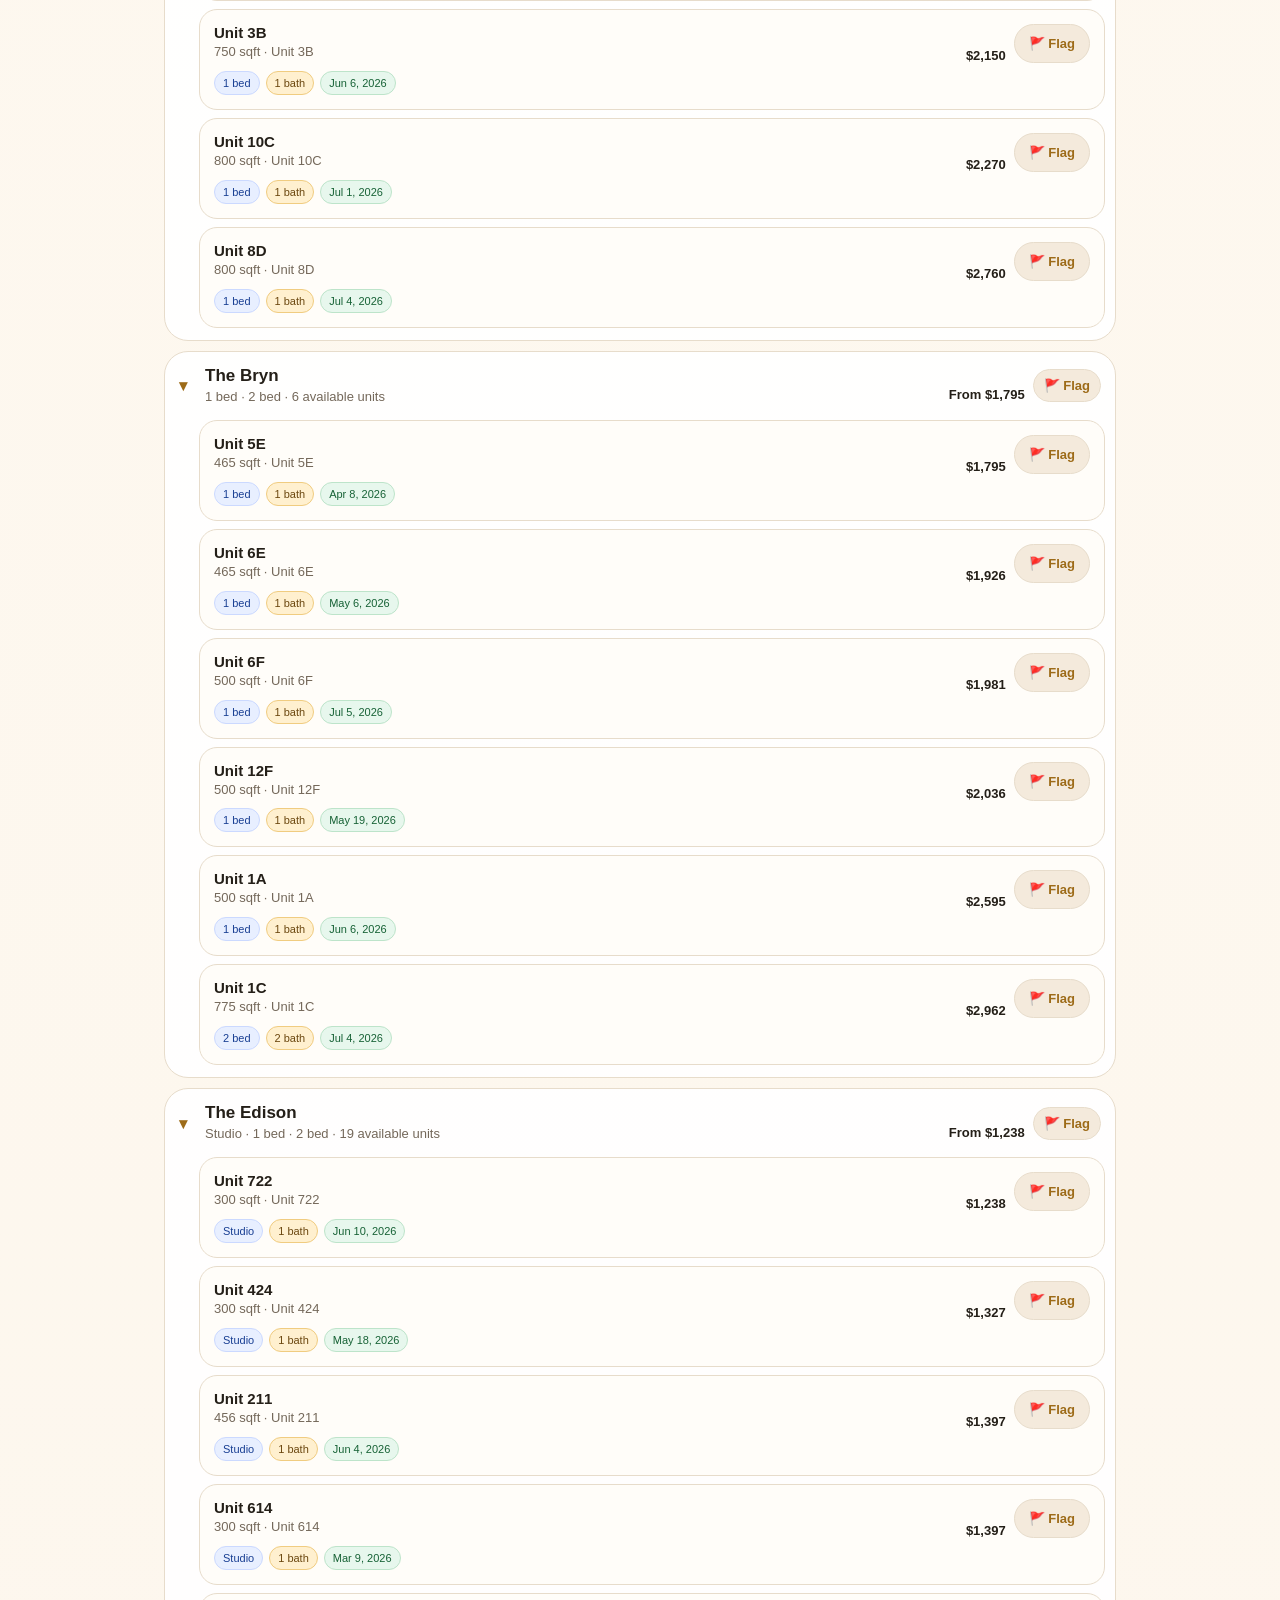
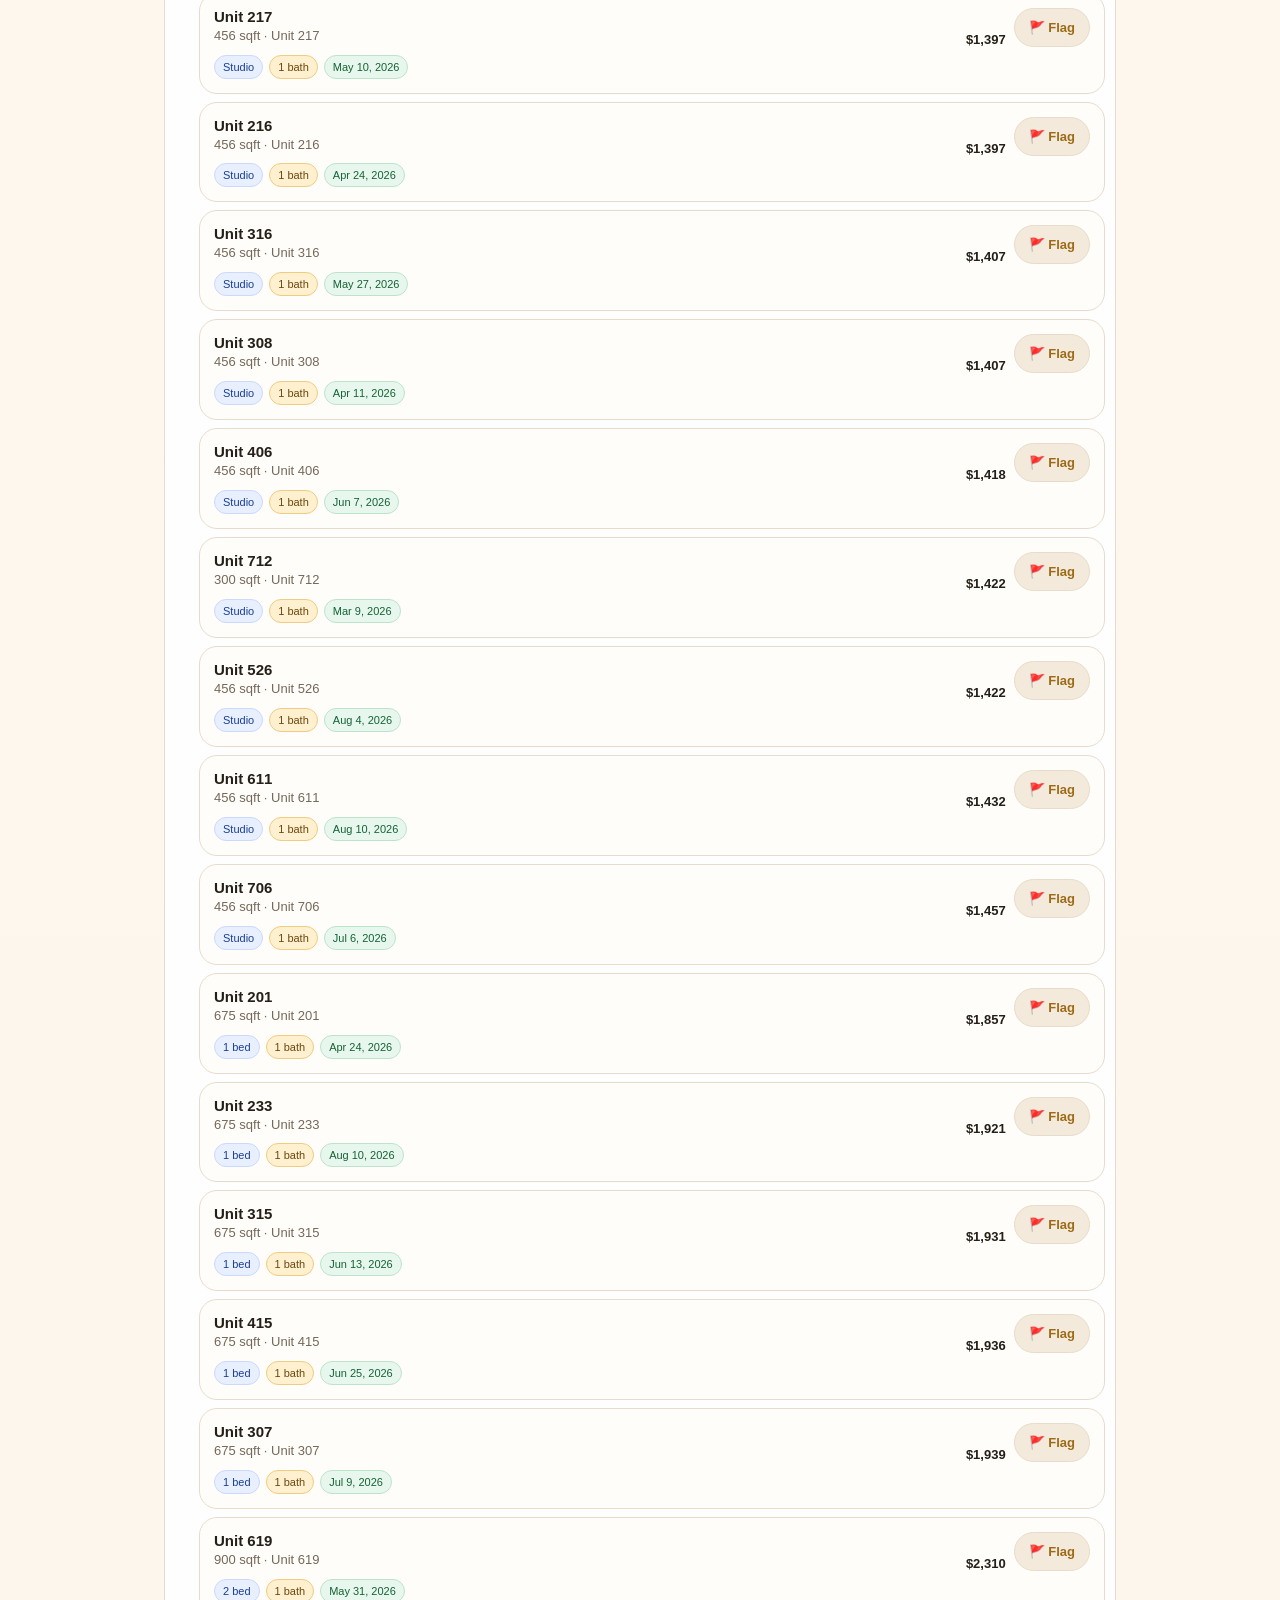
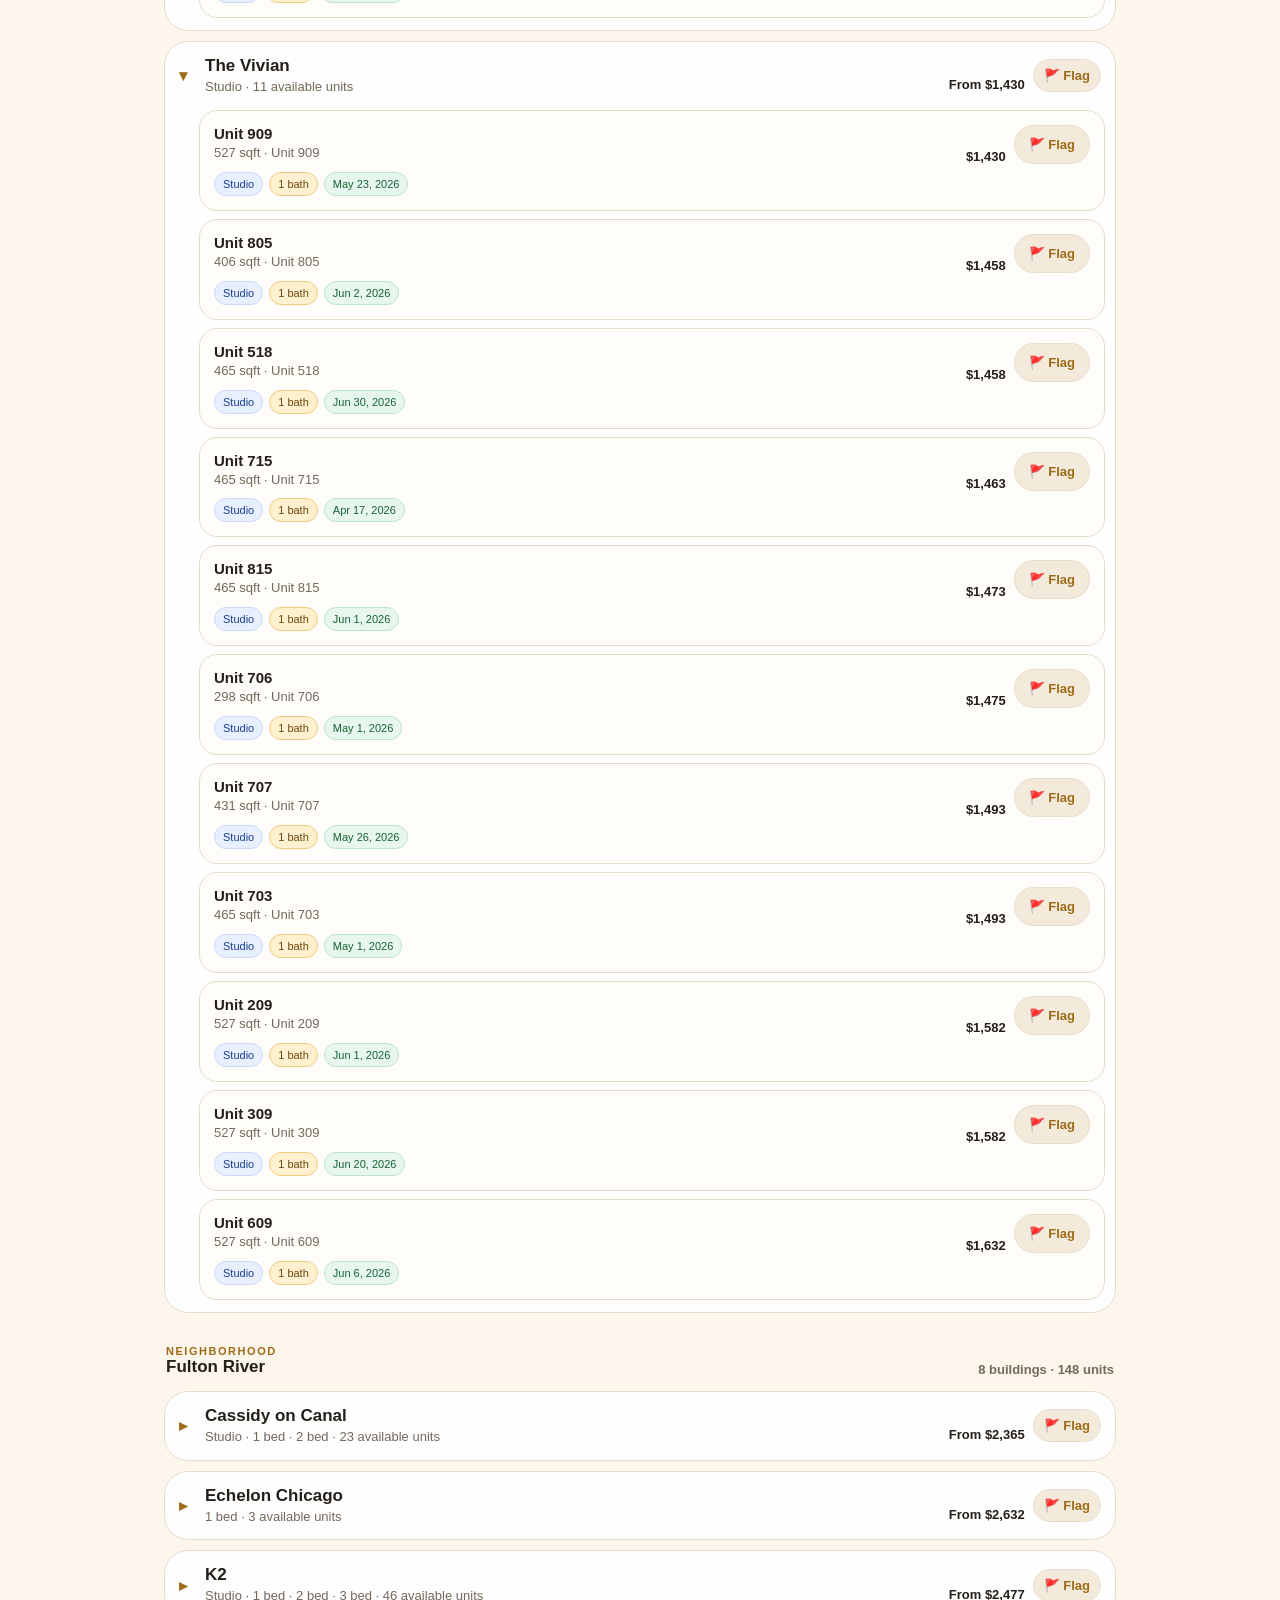
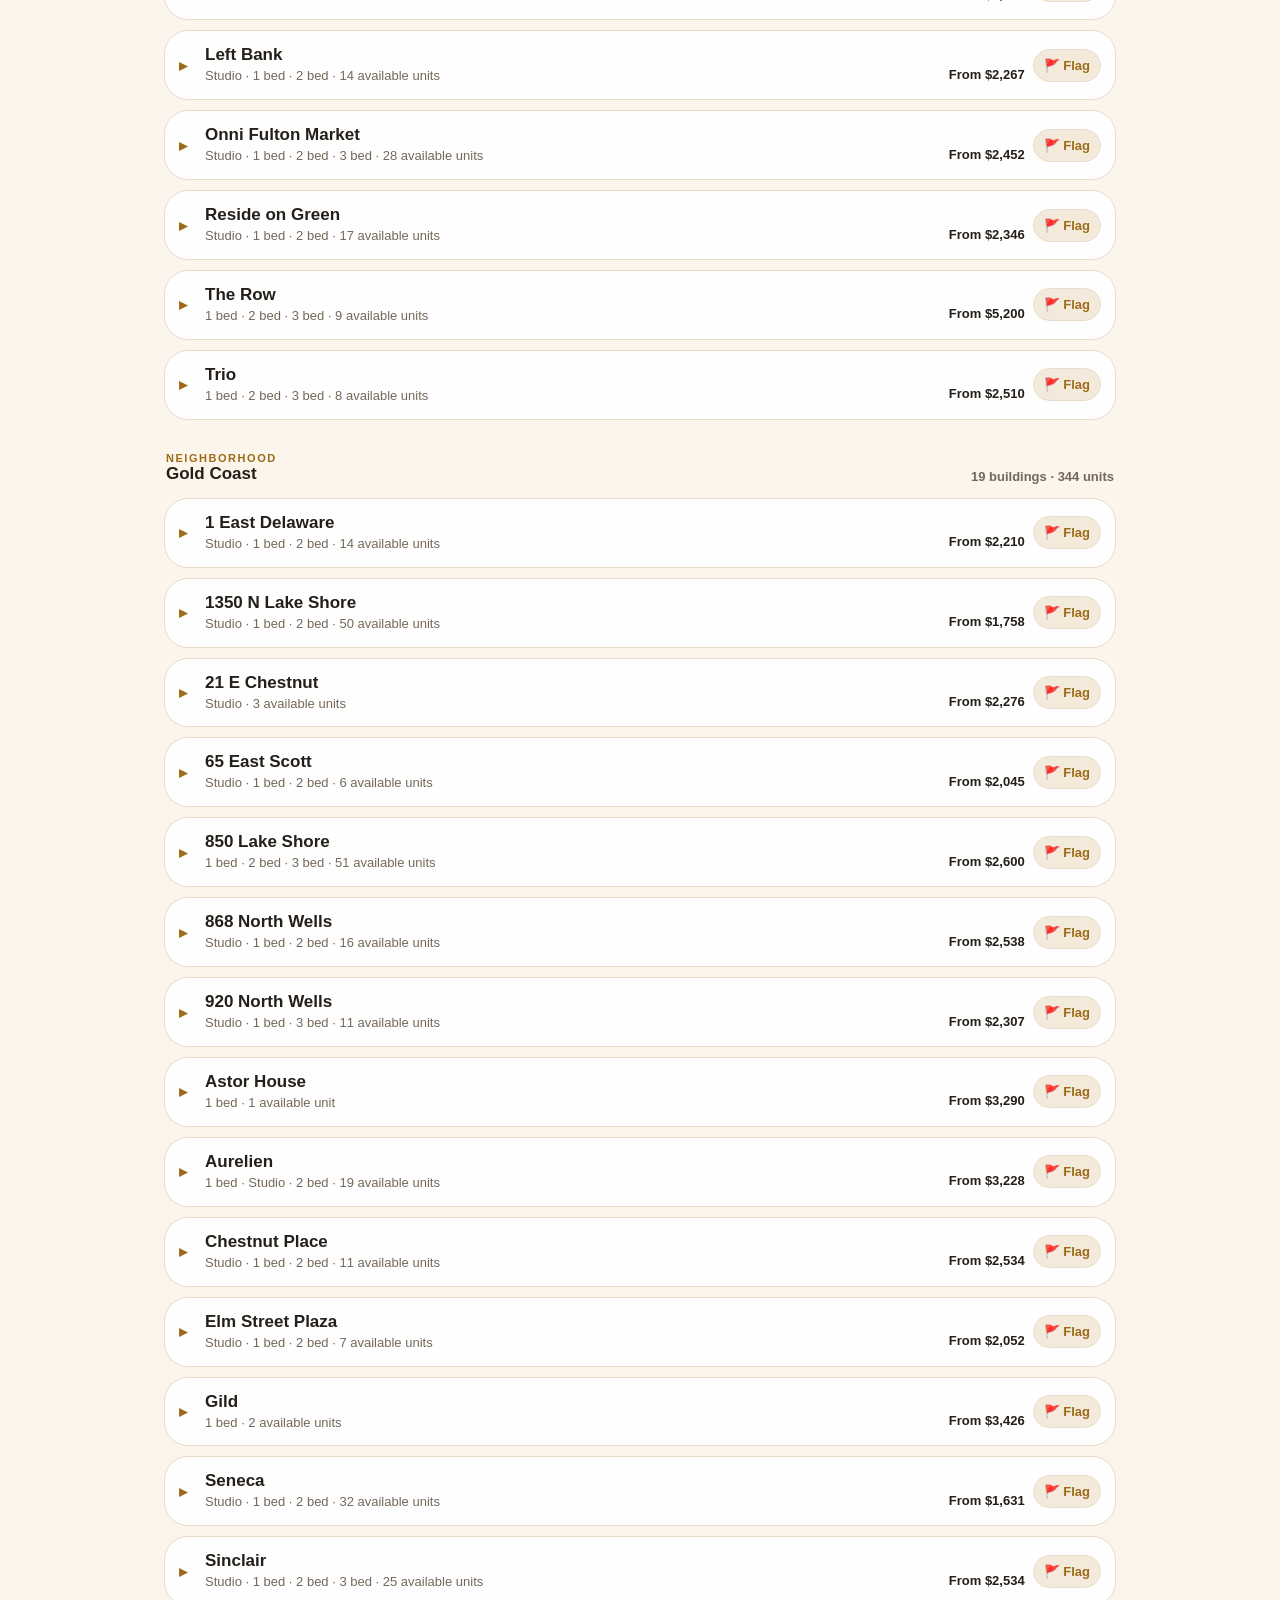
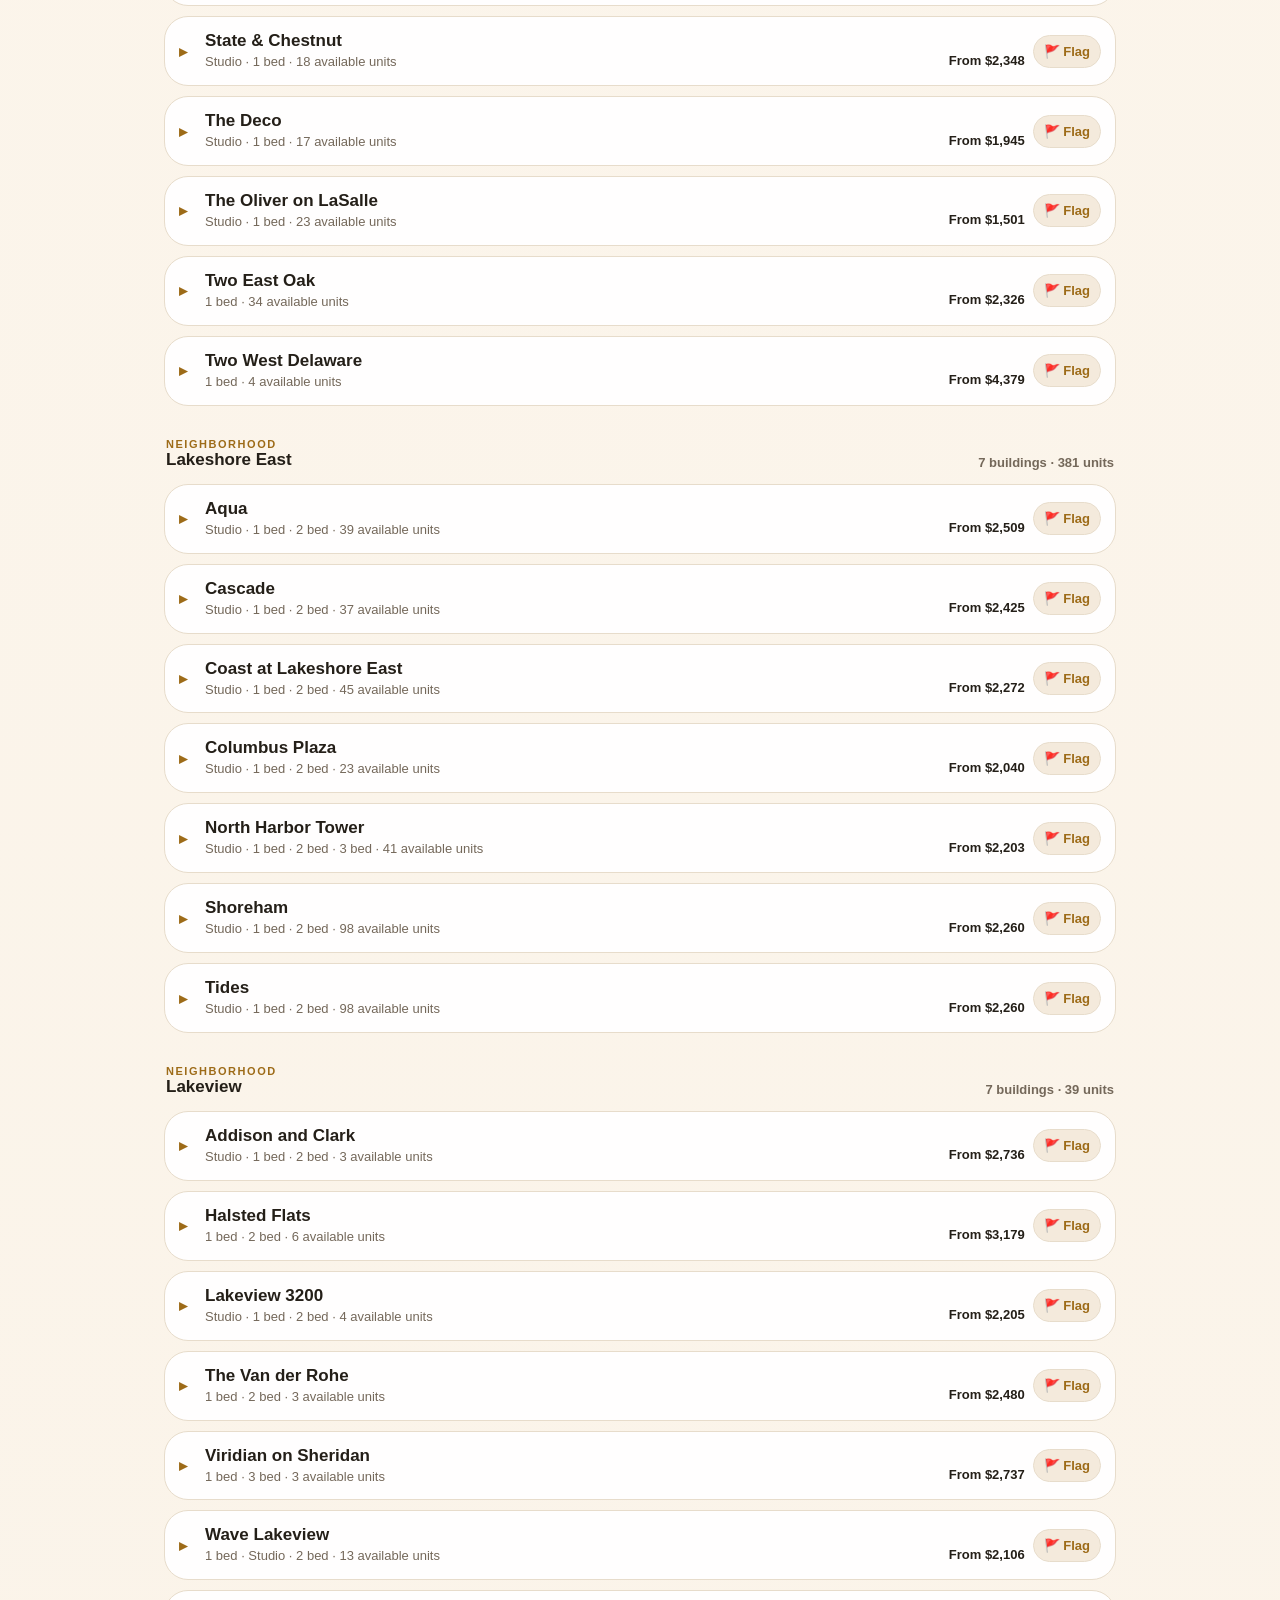
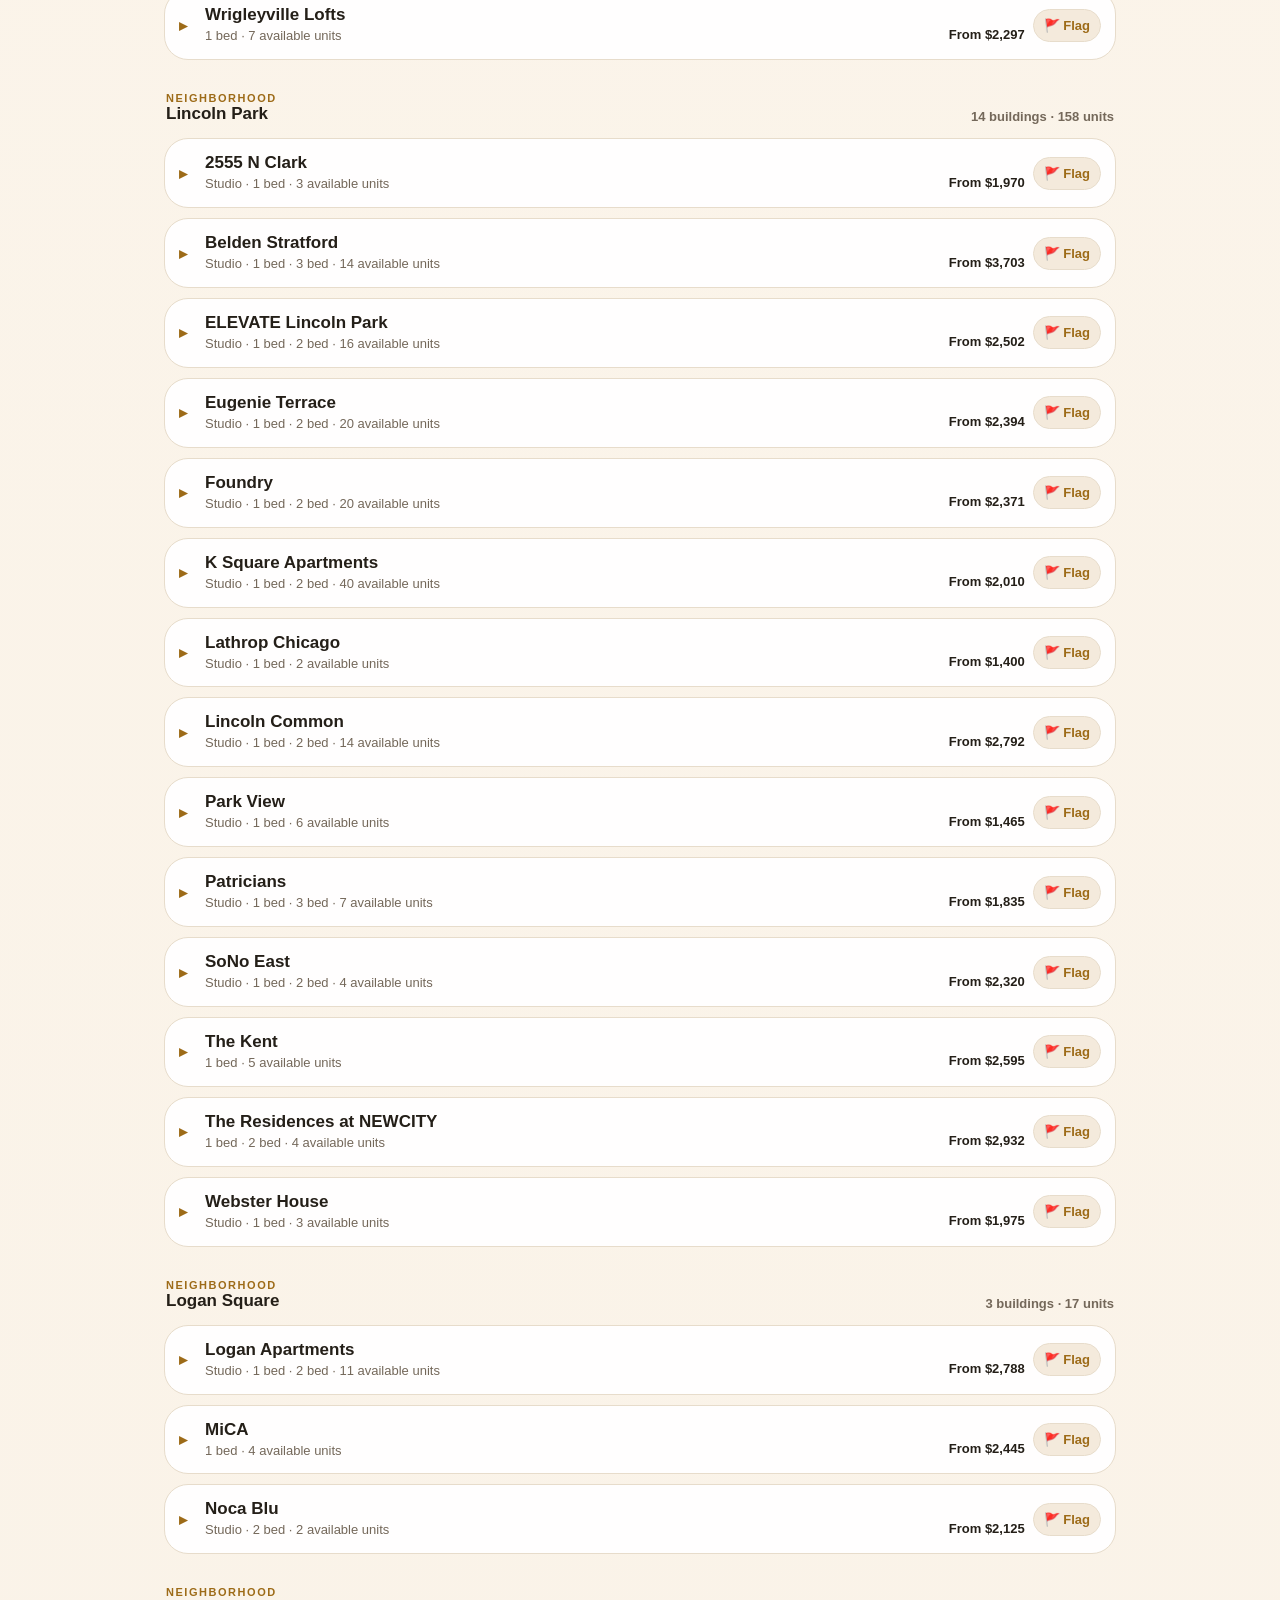
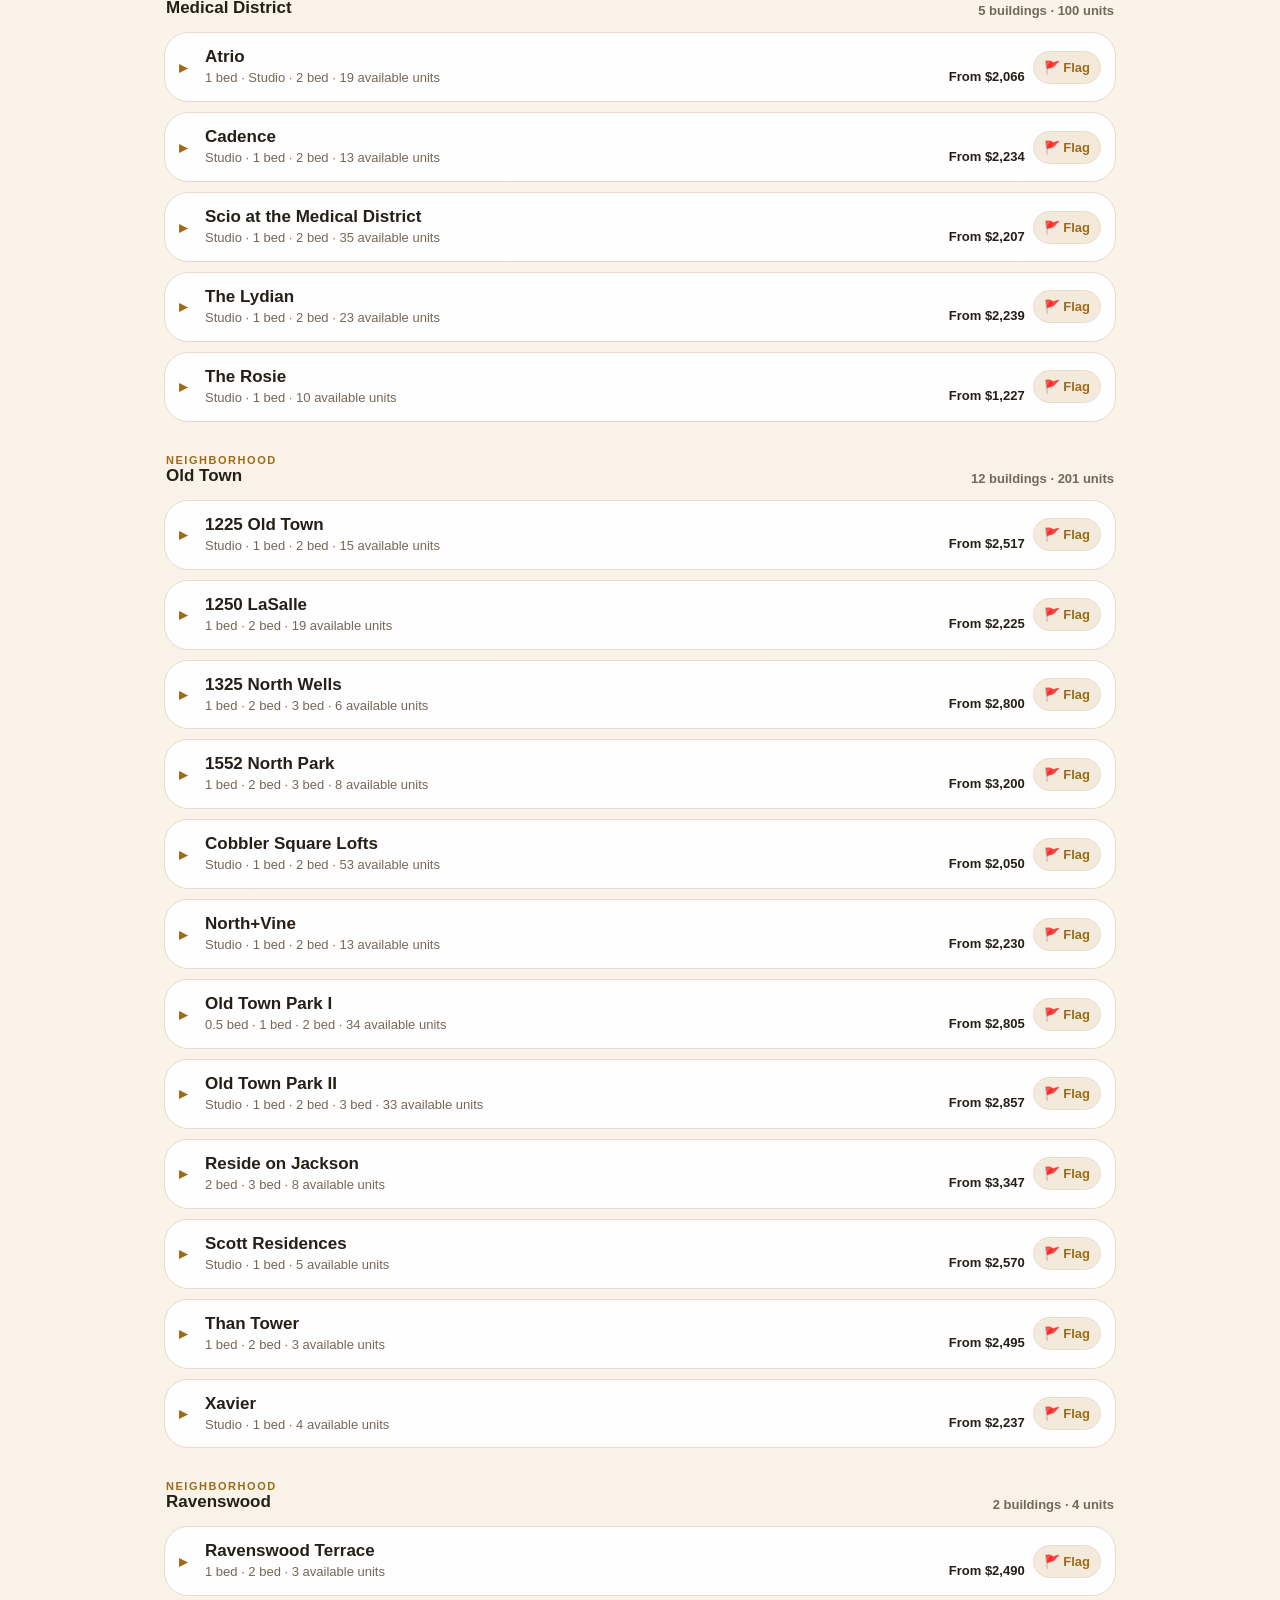
==== commit c1075ad7: "Add washer dryer inventory filter" ====
--- a/docs/index.html
+++ b/docs/index.html
@@ -8,7 +8,7 @@
   <meta name="apple-mobile-web-app-title" content="Chicago Apartment Co. Inventory" />
   <title>Chicago Apartment Co. Inventory Searcher</title>
   <link rel="stylesheet" href="styles.css?v=live-inventory-cache-refresh-fallback" />
-  <link rel="stylesheet" href="update-pill.css?v=last-update-pill" />
+  <link rel="stylesheet" href="update-pill.css?v=scheduled-slot-pill" />
 </head>
 <body>
   <div class="app" id="app">
@@ -53,6 +53,7 @@
             <label class="wide-filter">Bed count<div id="bedsFilter" class="multi-chip-row" aria-label="Bed count filters"></div></label>
             <label>Bath count<select id="bathsFilter"><option value="any">Any baths</option></select></label>
             <label class="wide-filter">Neighborhood<div id="neighborhoodFilter" class="multi-chip-row" aria-label="Neighborhood filters"></div></label>
+            <label class="wide-filter">Washer/dryer<div id="wdFilter" class="multi-chip-row" aria-label="Washer/dryer filters"></div></label>
             <label>Move date<input id="moveDateFilter" type="date" /></label>
             <label>Min price<input id="minPriceFilter" type="number" inputmode="numeric" placeholder="$ min" /></label>
             <label>Max price<input id="maxPriceFilter" type="number" inputmode="numeric" placeholder="$ max" /></label>
@@ -125,7 +126,7 @@
   </div>
 
   <div class="toast" id="toast"></div>
-  <script src="seed-data.js?v=last-update-pill"></script>
-  <script src="app.js?v=last-update-pill"></script>
+  <script src="seed-data.js?v=wd-filter"></script>
+  <script src="app.js?v=wd-filter"></script>
 </body>
 </html>
